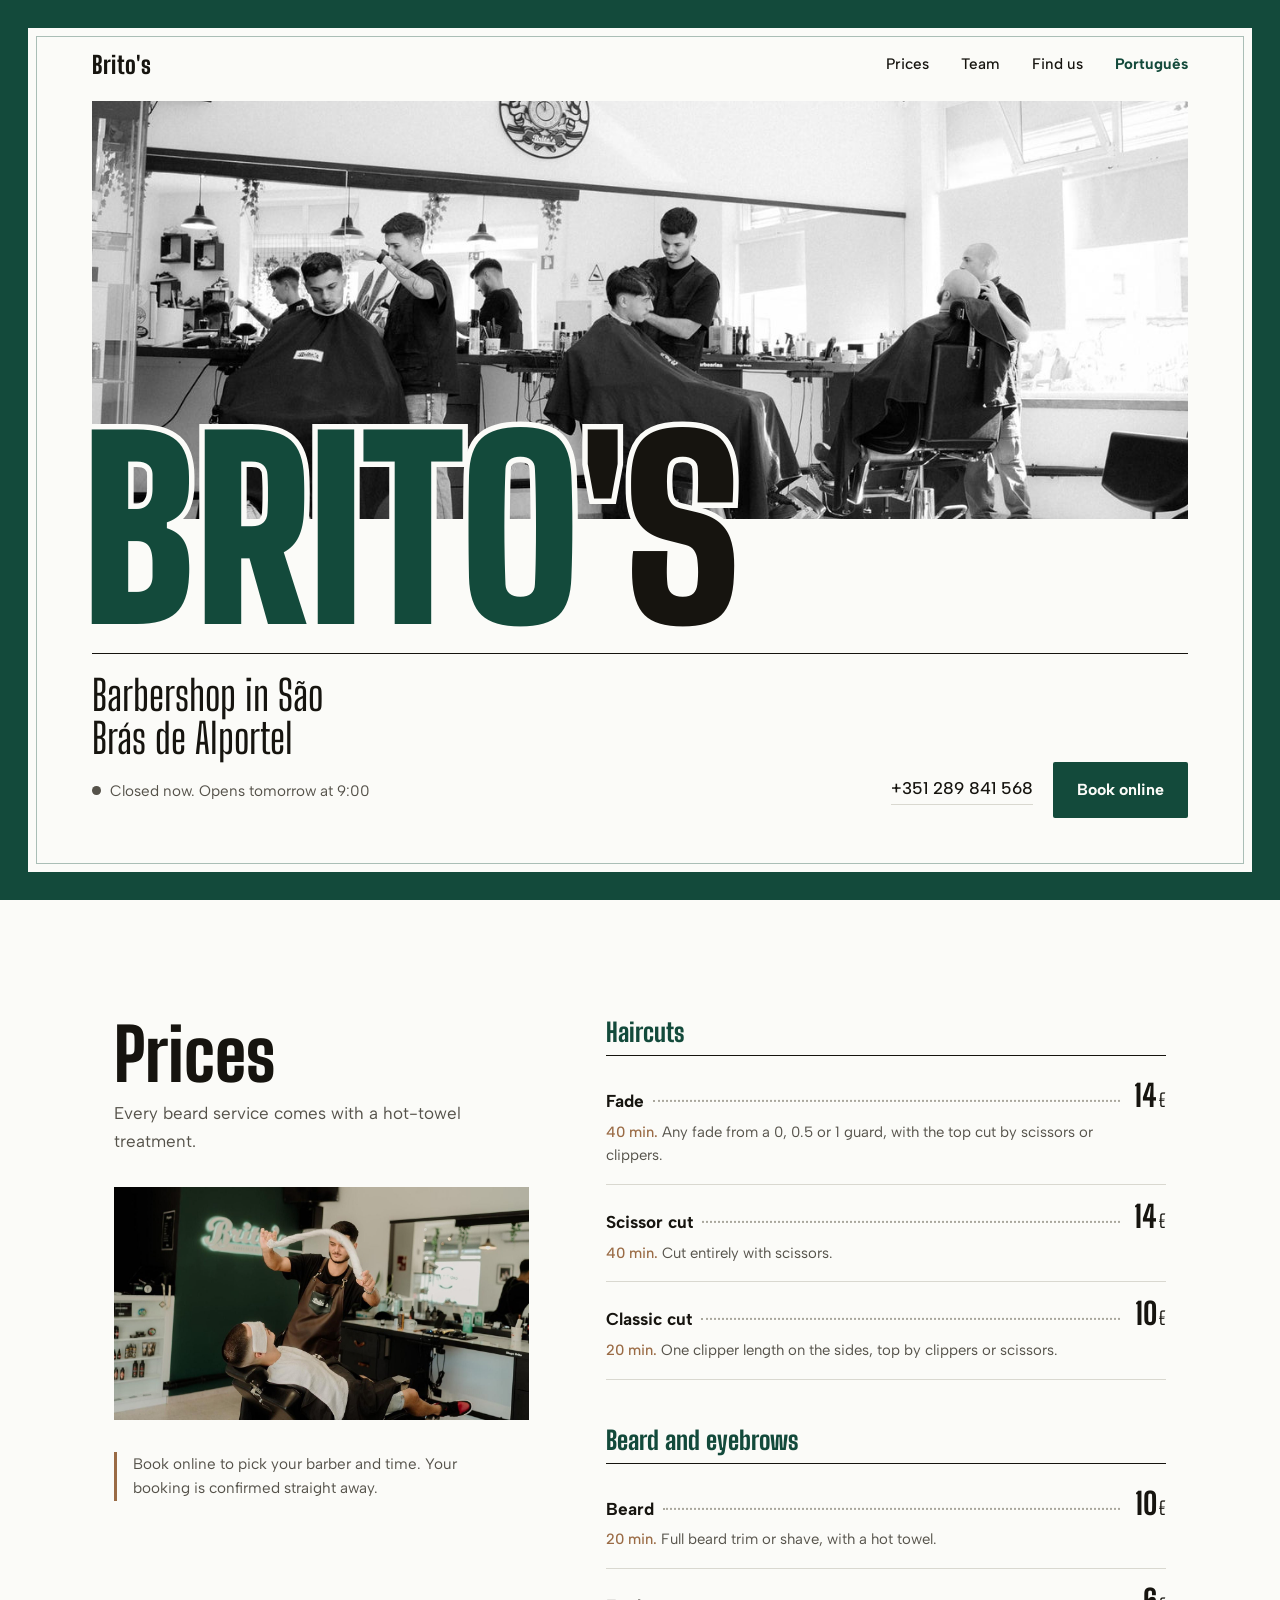
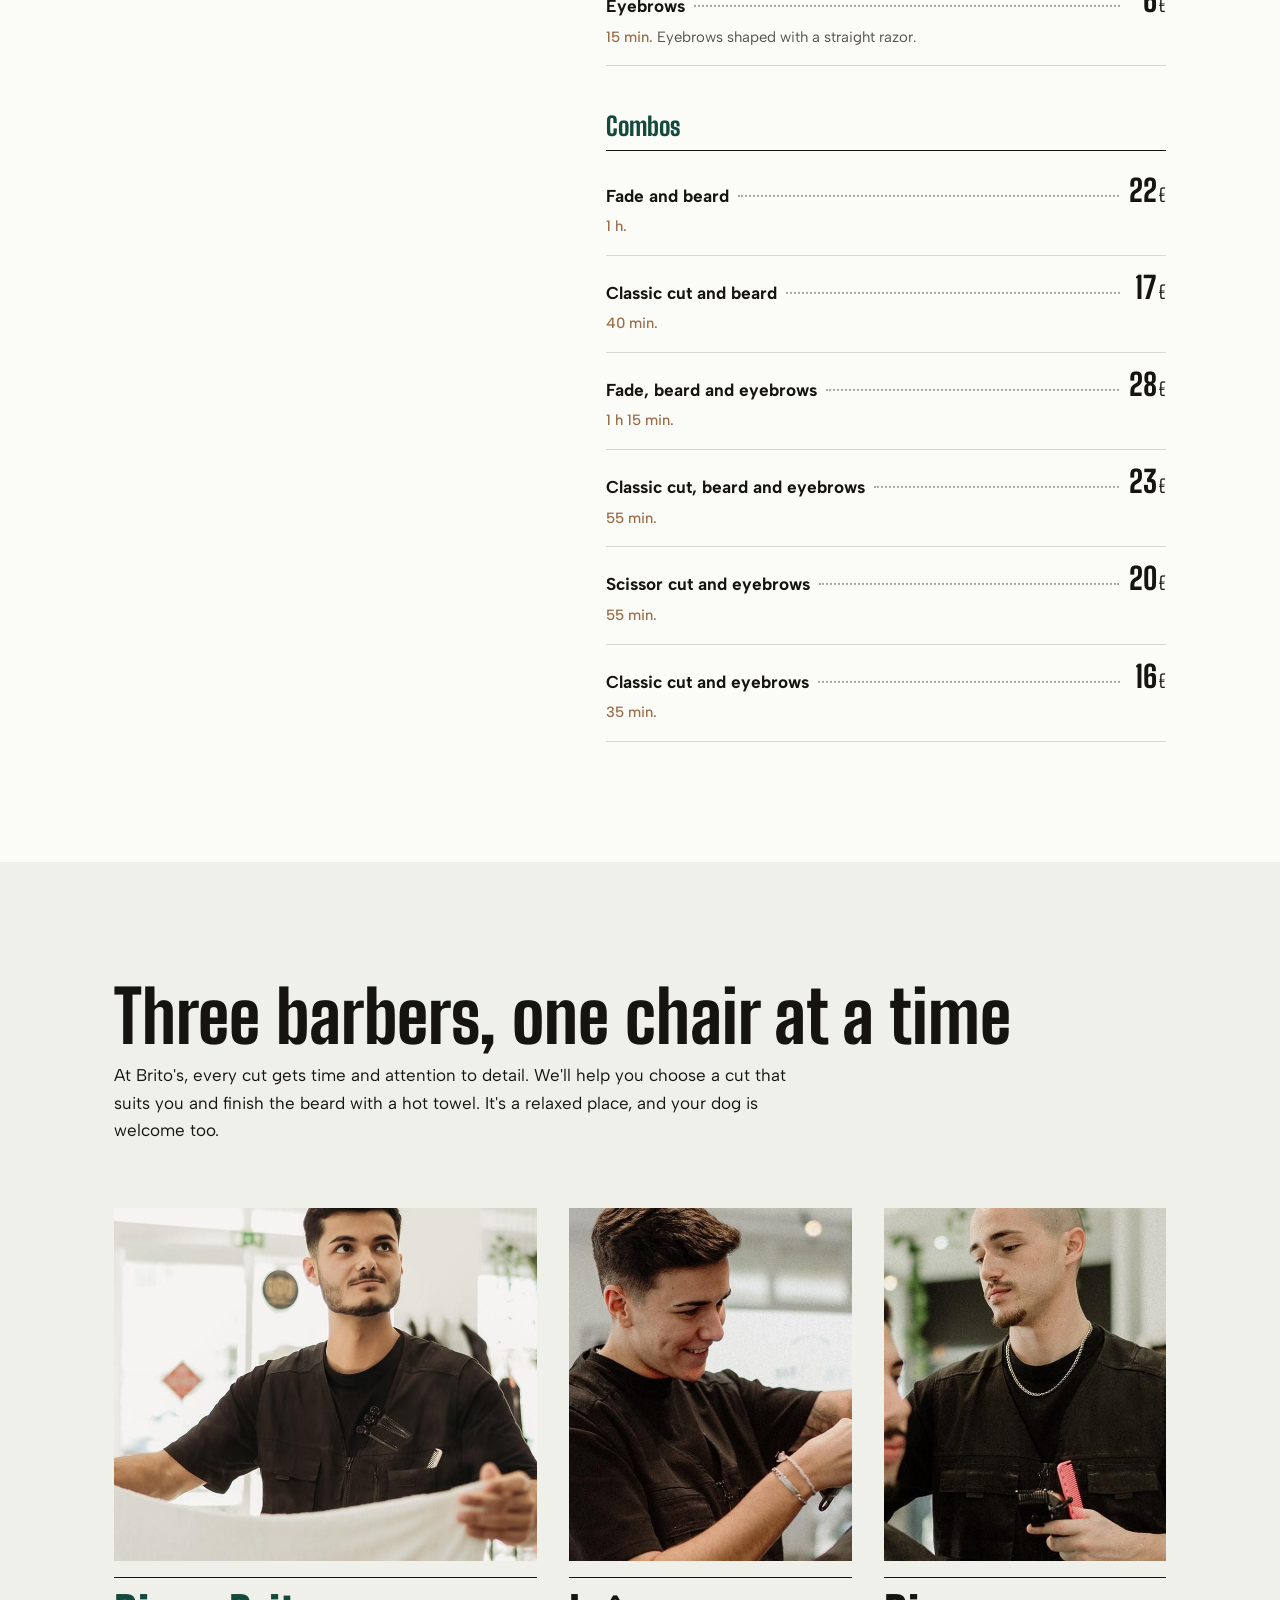
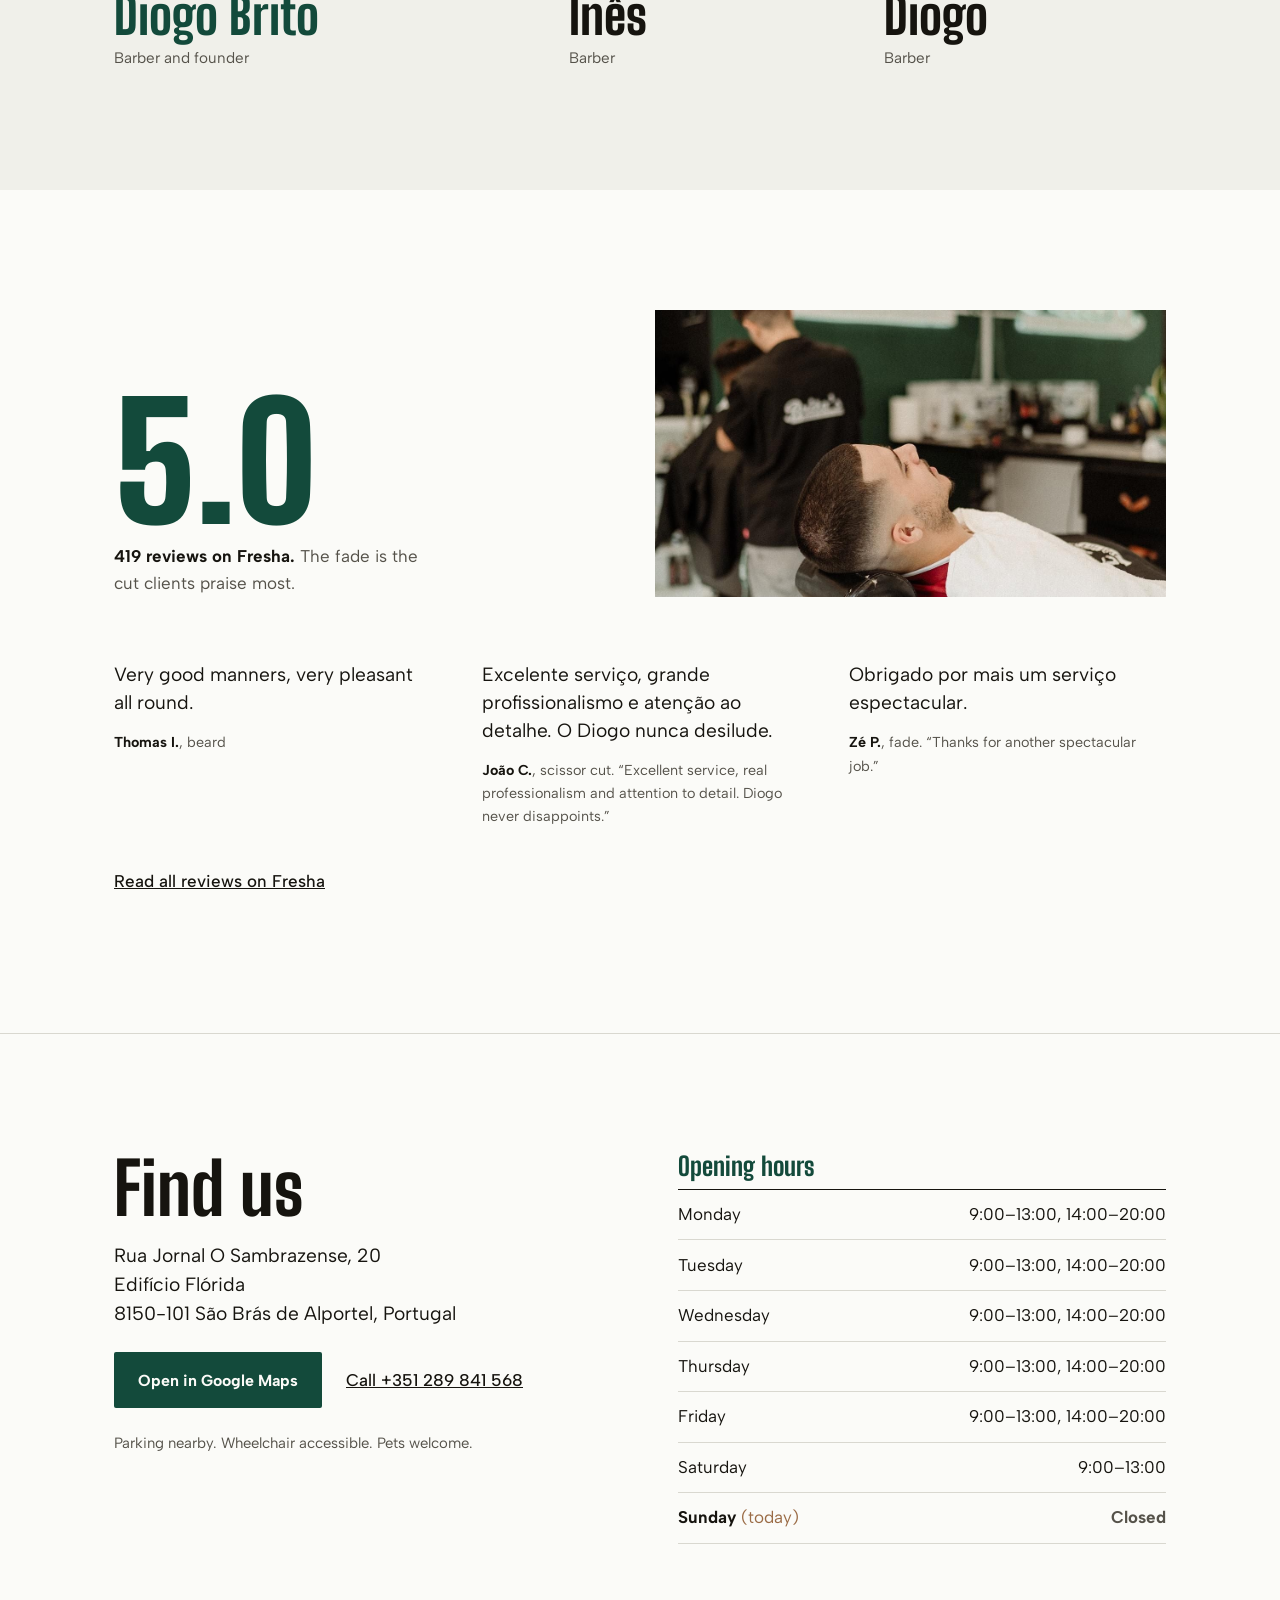
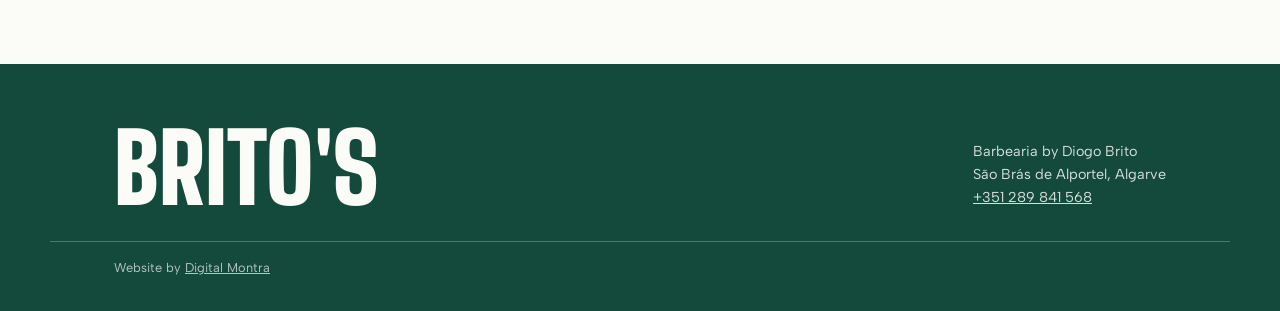
==== public/en/index.html @ 0e6e8a40 "Sitio web de Brito's Barbearia Web estática en portugués e inglés para Brito's Barbearia (São Brás d" ====
<!doctype html>
<html lang="en">
<head>
<meta charset="utf-8">
<meta name="viewport" content="width=device-width, initial-scale=1">
<title>Brito's Barbershop — São Brás de Alportel</title>
<meta name="description" content="Barbershop in São Brás de Alportel, Algarve. Fades, scissor cuts, hot-towel beard trims and eyebrows. Book online.">
<meta name="theme-color" content="#134A3B">
<meta property="og:type" content="website">
<meta property="og:locale" content="en_GB">
<meta property="og:locale:alternate" content="pt_PT">
<meta property="og:site_name" content="Brito's Barbearia">
<meta property="og:title" content="Brito's Barbershop — São Brás de Alportel">
<meta property="og:description" content="Fades, scissor cuts, hot-towel beard trims and eyebrows. Book online.">
<link rel="icon" href="../favicon.svg" type="image/svg+xml">
<link rel="alternate" hreflang="pt-PT" href="../">
<link rel="alternate" hreflang="en" href="./">
<link rel="preconnect" href="https://fonts.googleapis.com">
<link rel="preconnect" href="https://fonts.gstatic.com" crossorigin>
<link href="https://fonts.googleapis.com/css2?family=Albert+Sans:wght@400;500;700&family=Big+Shoulders+Display:wght@500;800;900&display=swap" rel="stylesheet">
<link rel="stylesheet" href="../estilo.css">
</head>
<body>

<header class="fachada">
  <div class="topo">
    <a class="marca" href="#">Brito's</a>
    <nav aria-label="Main">
      <a href="#precos">Prices</a>
      <a href="#equipa" class="opc">Team</a>
      <a href="#visitar">Find us</a>
      <a href="../" class="idioma" hreflang="pt-PT" lang="pt-PT">Português</a>
    </nav>
  </div>

  <div class="vitrine">
    <img src="../img/foto-1.jpg" width="1280" height="720" fetchpriority="high"
         alt="Inside Brito's: three barbers cutting clients' hair in front of the long mirror.">
  </div>

  <div class="letreiro">
    <h1>Brito<span class="aps">'s</span></h1>
    <div class="sub">
      <div>
        <p class="oficio">Barbershop in São Brás de Alportel</p>
        <p class="estado" id="estado" aria-live="polite">Mon to Fri 9:00–20:00, Sat 9:00–13:00</p>
      </div>
      <div class="acoes">
        <a class="tel" href="tel:+351289841568">+351 289 841 568</a>
        <a class="btn" href="https://www.fresha.com/a/britos-barbearia-sao-bras-de-alportel-sao-bras-de-alportel-rua-jornal-o-sambrazense-u63k7c5z" target="_blank" rel="noopener">Book online</a>
      </div>
    </div>
  </div>
</header>

<main>
  <section id="precos">
    <div class="wrap tabela-grid">
      <div class="cabeca">
        <h2 class="titulo">Prices</h2>
        <p class="intro">Every beard service comes with a hot-towel treatment.</p>
        <img class="foto" src="../img/foto-2.jpg" width="1280" height="720" loading="lazy"
             alt="Barber in a leather apron lays a hot towel over a reclining client.">
        <p class="nota">Book online to pick your barber and time. Your booking is confirmed straight away.</p>
      </div>

      <div>
        <div class="grupo">
          <h3>Haircuts</h3>
          <div class="servico">
            <div class="linha"><span class="nome">Fade</span><span class="pontos"></span><span class="preco">14<small>€</small></span></div>
            <p class="det"><span class="min">40 min.</span> Any fade from a 0, 0.5 or 1 guard, with the top cut by scissors or clippers.</p>
          </div>
          <div class="servico">
            <div class="linha"><span class="nome">Scissor cut</span><span class="pontos"></span><span class="preco">14<small>€</small></span></div>
            <p class="det"><span class="min">40 min.</span> Cut entirely with scissors.</p>
          </div>
          <div class="servico">
            <div class="linha"><span class="nome">Classic cut</span><span class="pontos"></span><span class="preco">10<small>€</small></span></div>
            <p class="det"><span class="min">20 min.</span> One clipper length on the sides, top by clippers or scissors.</p>
          </div>
        </div>

        <div class="grupo">
          <h3>Beard and eyebrows</h3>
          <div class="servico">
            <div class="linha"><span class="nome">Beard</span><span class="pontos"></span><span class="preco">10<small>€</small></span></div>
            <p class="det"><span class="min">20 min.</span> Full beard trim or shave, with a hot towel.</p>
          </div>
          <div class="servico">
            <div class="linha"><span class="nome">Eyebrows</span><span class="pontos"></span><span class="preco">6<small>€</small></span></div>
            <p class="det"><span class="min">15 min.</span> Eyebrows shaped with a straight razor.</p>
          </div>
        </div>

        <div class="grupo">
          <h3>Combos</h3>
          <div class="servico">
            <div class="linha"><span class="nome">Fade and beard</span><span class="pontos"></span><span class="preco">22<small>€</small></span></div>
            <p class="det"><span class="min">1 h.</span></p>
          </div>
          <div class="servico">
            <div class="linha"><span class="nome">Classic cut and beard</span><span class="pontos"></span><span class="preco">17<small>€</small></span></div>
            <p class="det"><span class="min">40 min.</span></p>
          </div>
          <div class="servico">
            <div class="linha"><span class="nome">Fade, beard and eyebrows</span><span class="pontos"></span><span class="preco">28<small>€</small></span></div>
            <p class="det"><span class="min">1 h 15 min.</span></p>
          </div>
          <div class="servico">
            <div class="linha"><span class="nome">Classic cut, beard and eyebrows</span><span class="pontos"></span><span class="preco">23<small>€</small></span></div>
            <p class="det"><span class="min">55 min.</span></p>
          </div>
          <div class="servico">
            <div class="linha"><span class="nome">Scissor cut and eyebrows</span><span class="pontos"></span><span class="preco">20<small>€</small></span></div>
            <p class="det"><span class="min">55 min.</span></p>
          </div>
          <div class="servico">
            <div class="linha"><span class="nome">Classic cut and eyebrows</span><span class="pontos"></span><span class="preco">16<small>€</small></span></div>
            <p class="det"><span class="min">35 min.</span></p>
          </div>
        </div>
      </div>
    </div>
  </section>

  <section id="equipa" class="equipa">
    <div class="wrap sobre">
      <h2 class="titulo">Three barbers, one chair at a time</h2>
      <p>At Brito's, every cut gets time and attention to detail. We'll help you choose a cut that suits you and finish the beard with a hot towel. It's a relaxed place, and your dog is welcome too.</p>
    </div>
    <ul class="wrap barbeiros">
      <li class="fundador">
        <img src="../img/foto-6.jpg" width="1200" height="675" loading="lazy"
             alt="Diogo Brito, in a black uniform, holds out a white towel in the shop.">
        <span class="n">Diogo Brito</span><span class="f">Barber and founder</span>
      </li>
      <li>
        <img src="../img/foto-7.jpg" width="1200" height="675" loading="lazy"
             alt="Inês, smiling, gives a client a clipper fade.">
        <span class="n">Inês</span><span class="f">Barber</span>
      </li>
      <li>
        <img src="../img/foto-8.jpg" width="1200" height="675" loading="lazy"
             alt="Diogo stands behind a client, holding clippers and a comb.">
        <span class="n">Diogo</span><span class="f">Barber</span>
      </li>
    </ul>
  </section>

  <section id="opinioes">
    <div class="wrap">
      <h2 class="sr-only">Reviews</h2>
      <div class="opinioes-topo">
        <div class="nota-grande">
          <span class="valor">5.0</span>
          <p><strong>419 reviews on Fresha.</strong> The fade is the cut clients praise most.</p>
        </div>
        <img class="foto" src="../img/foto-9.jpg" width="1200" height="675" loading="lazy"
             alt="Client reclining in the chair with a fresh fade, in front of the shop's green wall.">
      </div>
      <ul class="citacoes">
        <li><blockquote>
          <p>Very good manners, very pleasant all round.</p>
          <footer><b>Thomas I.</b>, beard</footer>
        </blockquote></li>
        <li><blockquote lang="pt-PT">
          <p>Excelente serviço, grande profissionalismo e atenção ao detalhe. O Diogo nunca desilude.</p>
          <footer lang="en"><b>João C.</b>, scissor cut. “Excellent service, real professionalism and attention to detail. Diogo never disappoints.”</footer>
        </blockquote></li>
        <li><blockquote lang="pt-PT">
          <p>Obrigado por mais um serviço espectacular.</p>
          <footer lang="en"><b>Zé P.</b>, fade. “Thanks for another spectacular job.”</footer>
        </blockquote></li>
      </ul>
      <p class="mais"><a href="https://www.fresha.com/a/britos-barbearia-sao-bras-de-alportel-sao-bras-de-alportel-rua-jornal-o-sambrazense-u63k7c5z" target="_blank" rel="noopener">Read all reviews on Fresha</a></p>
    </div>
  </section>

  <section id="visitar" class="visitar">
    <div class="wrap visitar-grid">
      <div>
        <h2 class="titulo">Find us</h2>
        <address>
          Rua Jornal O Sambrazense, 20<br>
          Edifício Flórida<br>
          8150-101 São Brás de Alportel, Portugal
        </address>
        <div class="links-visita">
          <a class="btn" href="https://maps.app.goo.gl/cMUVT2u6RegQSmqG8" target="_blank" rel="noopener">Open in Google Maps</a>
          <a href="tel:+351289841568">Call +351 289 841 568</a>
        </div>
        <p class="extras">Parking nearby. Wheelchair accessible. Pets welcome.</p>
      </div>

      <table class="horario" id="horario">
        <caption>Opening hours</caption>
        <tbody>
          <tr data-d="1"><th scope="row">Monday</th><td>9:00–13:00, 14:00–20:00</td></tr>
          <tr data-d="2"><th scope="row">Tuesday</th><td>9:00–13:00, 14:00–20:00</td></tr>
          <tr data-d="3"><th scope="row">Wednesday</th><td>9:00–13:00, 14:00–20:00</td></tr>
          <tr data-d="4"><th scope="row">Thursday</th><td>9:00–13:00, 14:00–20:00</td></tr>
          <tr data-d="5"><th scope="row">Friday</th><td>9:00–13:00, 14:00–20:00</td></tr>
          <tr data-d="6"><th scope="row">Saturday</th><td>9:00–13:00</td></tr>
          <tr data-d="0"><th scope="row">Sunday</th><td class="fechado">Closed</td></tr>
        </tbody>
      </table>
    </div>
  </section>
</main>

<footer class="rodape">
  <div class="wrap">
    <span class="marca">Brito's</span>
    <p>Barbearia by Diogo Brito<br>São Brás de Alportel, Algarve<br><a href="tel:+351289841568">+351 289 841 568</a></p>
  </div>
  <div class="wrap credito">
    <p>Website by <a href="https://digitalmontra.pt/" target="_blank" rel="noopener">Digital Montra</a></p>
  </div>
</footer>

<script>
  // Live open/closed status, always in Lisbon time
  (function () {
    const hours = {
      1: [[9, 13], [14, 20]], 2: [[9, 13], [14, 20]], 3: [[9, 13], [14, 20]],
      4: [[9, 13], [14, 20]], 5: [[9, 13], [14, 20]], 6: [[9, 13]], 0: []
    };
    const days = ["Sunday", "Monday", "Tuesday", "Wednesday", "Thursday", "Friday", "Saturday"];
    const hh = h => `${h}:00`;

    function nowLisbon() {
      const p = new Intl.DateTimeFormat("en-GB", {
        timeZone: "Europe/Lisbon", weekday: "short", hour: "2-digit", minute: "2-digit", hourCycle: "h23"
      }).formatToParts(new Date());
      const get = t => p.find(x => x.type === t).value;
      const d = ["Sun", "Mon", "Tue", "Wed", "Thu", "Fri", "Sat"].indexOf(get("weekday"));
      return { d, h: +get("hour") + +get("minute") / 60 };
    }

    function nextOpening(d, h) {
      for (let i = 0; i < 8; i++) {
        const day = (d + i) % 7;
        for (const [a] of hours[day]) {
          if (i > 0 || a > h) {
            const when = i === 0 ? "today" : i === 1 ? "tomorrow" : `on ${days[day]}`;
            return `Opens ${when} at ${hh(a)}`;
          }
        }
      }
    }

    function update() {
      const { d, h } = nowLisbon();
      const el = document.getElementById("estado");
      const open = hours[d].find(([a, f]) => h >= a && h < f);
      el.classList.toggle("aberto", !!open);
      el.textContent = open
        ? `Open now, until ${hh(open[1])}`
        : `Closed now. ${nextOpening(d, h)}`;
      document.querySelectorAll("#horario tr").forEach(tr =>
        tr.classList.toggle("hoje", +tr.dataset.d === d));
    }

    update();
    setInterval(update, 60000);
  })();
</script>
</body>
</html>
---- public/estilo.css ----
:root {
  --cal: #FBFBF8;
  --cal-sombra: #F0F0EA;
  --barra: #134A3B;
  --barra-escura: #0C3529;
  --tinta: #16140F;
  --tinta-suave: #55524A;
  --cortica: #9A6B45;
  --linha: #D9D8D0;
  --ok: #2F7A3E;

  --sign: "Big Shoulders Display", "Arial Narrow", sans-serif;
  --text: "Albert Sans", system-ui, sans-serif;

  --barra-w: clamp(14px, 2.4vw, 28px);
  --gutter: clamp(16px, 5vw, 64px);
  --max: 1180px;
}

*, *::before, *::after { box-sizing: border-box; }
html { scroll-behavior: smooth; }
body {
  margin: 0;
  background: var(--cal);
  color: var(--tinta);
  font: 400 1.0625rem/1.6 var(--text);
  -webkit-font-smoothing: antialiased;
}
a { color: inherit; }
:focus-visible { outline: 3px solid var(--cortica); outline-offset: 3px; border-radius: 2px; }
.wrap { max-width: var(--max); margin: 0 auto; padding: 0 var(--gutter); }
.sr-only { position: absolute; width: 1px; height: 1px; overflow: hidden; clip: rect(0 0 0 0); white-space: nowrap; }

/* ---------- Fachada (hero) ---------- */
.fachada {
  position: relative;
  min-height: 100svh;
  display: flex;
  flex-direction: column;
  border: var(--barra-w) solid var(--barra);
  background: var(--cal);
}
/* fine inner line, like the pencil edge of a painted band */
.fachada::after {
  content: "";
  position: absolute;
  inset: 8px;
  border: 1.5px solid var(--barra);
  pointer-events: none;
  opacity: .35;
}
.topo {
  display: flex;
  align-items: center;
  justify-content: space-between;
  gap: 1rem;
  padding: 1.25rem var(--gutter);
  position: relative;
  z-index: 1;
}
.topo .marca {
  font: 800 1.5rem/1 var(--sign);
  letter-spacing: .01em;
  text-decoration: none;
}
.topo nav { display: flex; gap: clamp(.9rem, 3vw, 2rem); }
.topo nav a {
  text-decoration: none;
  font-weight: 500;
  font-size: .95rem;
  padding: .25rem 0;
  border-bottom: 1.5px solid transparent;
}
.topo nav a:hover { border-color: var(--tinta); }
.topo nav a.idioma { color: var(--barra); font-weight: 700; }

/* the shop window: the real interior seen through the painted frame */
.vitrine {
  position: relative;
  flex: 1;
  min-height: 34svh;
  margin: 0 var(--gutter);
  overflow: hidden;
  background: var(--cal-sombra);
}
.vitrine img {
  position: absolute;
  inset: 0;
  width: 100%;
  height: 100%;
  object-fit: cover;
  object-position: center 62%;
}
.letreiro {
  display: flex;
  flex-direction: column;
  padding: 0 var(--gutter) clamp(2rem, 6vh, 4rem);
  position: relative;
  z-index: 1;
}
.letreiro h1 {
  margin: -.34em 0 0;
  font: 900 clamp(5rem, 19vw, 16rem)/.78 var(--sign);
  -webkit-text-stroke: .045em var(--cal);
  paint-order: stroke fill;
  letter-spacing: -.01em;
  text-transform: uppercase;
  color: var(--barra);
  margin-left: -.04em;
}
.letreiro h1 .aps { color: var(--tinta); }
.letreiro .sub {
  display: grid;
  grid-template-columns: 1fr auto;
  align-items: end;
  gap: 1.5rem 3rem;
  margin-top: clamp(1.25rem, 3vh, 2rem);
  padding-top: 1.25rem;
  border-top: 1.5px solid var(--tinta);
}
.letreiro .oficio {
  margin: 0;
  font: 500 clamp(1.5rem, 3.4vw, 2.6rem)/1.05 var(--sign);
  max-width: 18ch;
}
.acoes { display: flex; flex-wrap: wrap; gap: .75rem 1.25rem; align-items: center; justify-content: flex-end; }

.btn {
  display: inline-flex;
  align-items: center;
  gap: .6rem;
  padding: .95rem 1.5rem;
  background: var(--barra);
  color: var(--cal);
  text-decoration: none;
  font-weight: 700;
  font-size: 1rem;
  border-radius: 2px;
  transition: background .15s;
}
.btn:hover { background: var(--barra-escura); }
.tel { font-weight: 500; text-decoration: none; border-bottom: 1.5px solid var(--linha); padding-bottom: 2px; }
.tel:hover { border-color: var(--tinta); }

.estado {
  display: inline-flex;
  align-items: center;
  gap: .55rem;
  margin-top: 1.1rem;
  font-size: .95rem;
  color: var(--tinta-suave);
}
.estado::before {
  content: "";
  width: .55rem; height: .55rem; border-radius: 50%;
  background: var(--tinta-suave);
}
.estado.aberto { color: var(--ok); }
.estado.aberto::before { background: var(--ok); }

/* ---------- Secções ---------- */
section { padding: clamp(4rem, 10vw, 7.5rem) 0; }
.titulo {
  font: 800 clamp(2.6rem, 6vw, 4.5rem)/.95 var(--sign);
  margin: 0 0 .75rem;
}
.intro { margin: 0; max-width: 52ch; color: var(--tinta-suave); }

/* ---------- Tabela de preços ---------- */
.tabela-grid {
  display: grid;
  grid-template-columns: minmax(0, 1fr) minmax(0, 1.35fr);
  gap: clamp(2rem, 6vw, 6rem);
  align-items: start;
}
.tabela-grid .cabeca { position: sticky; top: 2rem; }
.nota {
  margin-top: 2rem;
  padding-left: 1rem;
  border-left: 3px solid var(--cortica);
  font-size: .95rem;
  color: var(--tinta-suave);
  max-width: 40ch;
}
.grupo + .grupo { margin-top: 3rem; }
.grupo h3 {
  font: 800 1.6rem/1 var(--sign);
  color: var(--barra);
  margin: 0 0 .5rem;
  padding-bottom: .6rem;
  border-bottom: 1.5px solid var(--tinta);
}
.servico { padding: 1rem 0; border-bottom: 1px solid var(--linha); }
.servico .linha {
  display: flex;
  align-items: baseline;
  gap: .6rem;
}
.servico .nome { font-weight: 700; font-size: 1.08rem; }
.servico .pontos {
  flex: 1;
  min-width: 1.5rem;
  border-bottom: 2px dotted #A9A79D;
  transform: translateY(-.3em);
}
.servico .preco {
  font: 800 1.9rem/1 var(--sign);
  font-variant-numeric: tabular-nums;
  min-width: 2.6ch;
  text-align: right;
}
.servico .preco small { font-size: .6em; font-weight: 500; margin-left: .08em; }
.servico .det {
  margin: .3rem 0 0;
  font-size: .93rem;
  color: var(--tinta-suave);
  max-width: 56ch;
}
.servico .det .min { color: var(--cortica); font-weight: 500; }

/* ---------- Equipa ---------- */
.equipa { background: var(--cal-sombra); }
.sobre p { max-width: 62ch; margin: 0; }
.barbeiros {
  list-style: none;
  display: grid;
  grid-template-columns: minmax(0, 1.5fr) minmax(0, 1fr) minmax(0, 1fr);
  gap: clamp(1rem, 2.5vw, 2rem);
  margin-top: clamp(2.5rem, 6vw, 4rem);
}
.barbeiros li { display: flex; flex-direction: column; }
.barbeiros img {
  display: block;
  width: 100%;
  height: auto;
  aspect-ratio: 4 / 5;
  object-fit: cover;
  background: var(--cal);
  margin-bottom: 1rem;
}
.barbeiros .fundador img { aspect-ratio: 6 / 5; object-position: 58% 30%; }
.barbeiros li:nth-child(2) img { object-position: 36% center; }
.barbeiros li:nth-child(3) img { object-position: 50% center; }
.barbeiros .n {
  font: 800 clamp(2rem, 4vw, 3.2rem)/1 var(--sign);
  padding-top: .75rem;
  border-top: 1.5px solid var(--tinta);
}
.barbeiros .fundador .n { color: var(--barra); }
.barbeiros .f { color: var(--tinta-suave); font-size: .95rem; margin-top: .3rem; }

/* ---------- Fotografias ---------- */
.foto {
  display: block;
  width: 100%;
  height: auto;
  aspect-ratio: 16 / 9;
  object-fit: cover;
  background: var(--cal-sombra);
}
.cabeca .foto { margin-top: 2rem; }

/* ---------- Opiniões ---------- */
.opinioes-topo {
  display: grid;
  grid-template-columns: minmax(0, 1fr) minmax(0, 1.1fr);
  gap: 2rem clamp(2rem, 6vw, 6rem);
  align-items: end;
  margin-bottom: clamp(2.5rem, 5vw, 4rem);
}
.nota-grande {
  display: flex;
  align-items: baseline;
  gap: 1rem 1.5rem;
  flex-wrap: wrap;
}
.nota-grande .valor {
  font: 900 clamp(5rem, 14vw, 10rem)/.8 var(--sign);
  color: var(--barra);
}
.nota-grande p { margin: 0; max-width: 30ch; color: var(--tinta-suave); }
.nota-grande strong { color: var(--tinta); }
.citacoes {
  display: grid;
  grid-template-columns: repeat(3, minmax(0, 1fr));
  gap: 2rem clamp(1.5rem, 4vw, 3.5rem);
  margin: 0; padding: 0; list-style: none;
}
.citacoes blockquote { margin: 0; }
.citacoes p {
  margin: 0 0 .9rem;
  font-size: 1.2rem;
  line-height: 1.45;
}
.citacoes footer { font-size: .9rem; color: var(--tinta-suave); }
.citacoes footer b { color: var(--tinta); font-weight: 700; }
.mais { margin-top: 2.5rem; }
.mais a { font-weight: 500; }

/* ---------- Visitar ---------- */
.visitar { border-top: 1.5px solid var(--linha); }
.visitar-grid {
  display: grid;
  grid-template-columns: minmax(0, 1fr) minmax(0, 1fr);
  gap: clamp(2rem, 6vw, 6rem);
}
address { font-style: normal; font-size: 1.2rem; line-height: 1.5; margin: 1.25rem 0 1.5rem; }
.links-visita { display: flex; flex-wrap: wrap; gap: .75rem 1.5rem; align-items: center; }
.links-visita a:not(.btn) { font-weight: 500; }
.horario { width: 100%; border-collapse: collapse; font-variant-numeric: tabular-nums; }
.horario caption { text-align: left; font: 800 1.6rem/1 var(--sign); color: var(--barra); padding-bottom: .6rem; border-bottom: 1.5px solid var(--tinta); }
.horario th, .horario td { padding: .7rem 0; border-bottom: 1px solid var(--linha); text-align: left; font-weight: 400; }
.horario td { text-align: right; }
.horario tr.hoje th, .horario tr.hoje td { font-weight: 700; }
.horario tr.hoje th::after { content: " (hoje)"; font-weight: 400; color: var(--cortica); }
:lang(en) .horario tr.hoje th::after { content: " (today)"; }
.fechado { color: var(--tinta-suave); }
.extras { margin: 1.5rem 0 0; font-size: .93rem; color: var(--tinta-suave); }

/* ---------- Rodapé: a barra de baixo ---------- */
.rodape {
  background: var(--barra);
  color: var(--cal);
  padding: clamp(2.5rem, 6vw, 4rem) 0 2rem;
}
.rodape .wrap { display: flex; flex-wrap: wrap; justify-content: space-between; align-items: flex-end; gap: 1.5rem; }
.rodape .marca { font: 900 clamp(3rem, 9vw, 6rem)/.85 var(--sign); text-transform: uppercase; }
.rodape p { margin: 0; font-size: .9rem; opacity: .85; }
.rodape a { color: var(--cal); }
.rodape .credito {
  margin-top: 2rem;
  padding-top: 1rem;
  border-top: 1px solid rgba(251, 251, 248, .25);
}
.rodape .credito p { font-size: .8rem; opacity: .7; }

/* ---------- Entrada: a barra é pintada ---------- */
@media (prefers-reduced-motion: no-preference) {
  .fachada { animation: pintar .9s cubic-bezier(.6,0,.2,1) both; }
  .letreiro h1 { animation: surgir .8s .35s cubic-bezier(.2,.7,.2,1) both; }
  @keyframes pintar { from { border-color: var(--cal); } to { border-color: var(--barra); } }
  @keyframes surgir { from { opacity: 0; transform: translateY(.08em); } to { opacity: 1; transform: none; } }
}

/* ---------- Responsivo ---------- */
@media (max-width: 860px) {
  .tabela-grid, .visitar-grid { grid-template-columns: 1fr; }
  .tabela-grid .cabeca { position: static; }
  .citacoes, .opinioes-topo { grid-template-columns: 1fr; }
  .barbeiros { grid-template-columns: 1fr 1fr; }
  .barbeiros .fundador { grid-column: 1 / -1; }
  .barbeiros .fundador img { aspect-ratio: 4 / 3; }
  .letreiro .sub { grid-template-columns: 1fr; }
  .acoes { justify-content: flex-start; }
}
@media (max-width: 520px) {
  .topo nav a.opc { display: none; }
  .fachada::after { inset: 5px; }
  .btn { width: 100%; justify-content: center; }
}
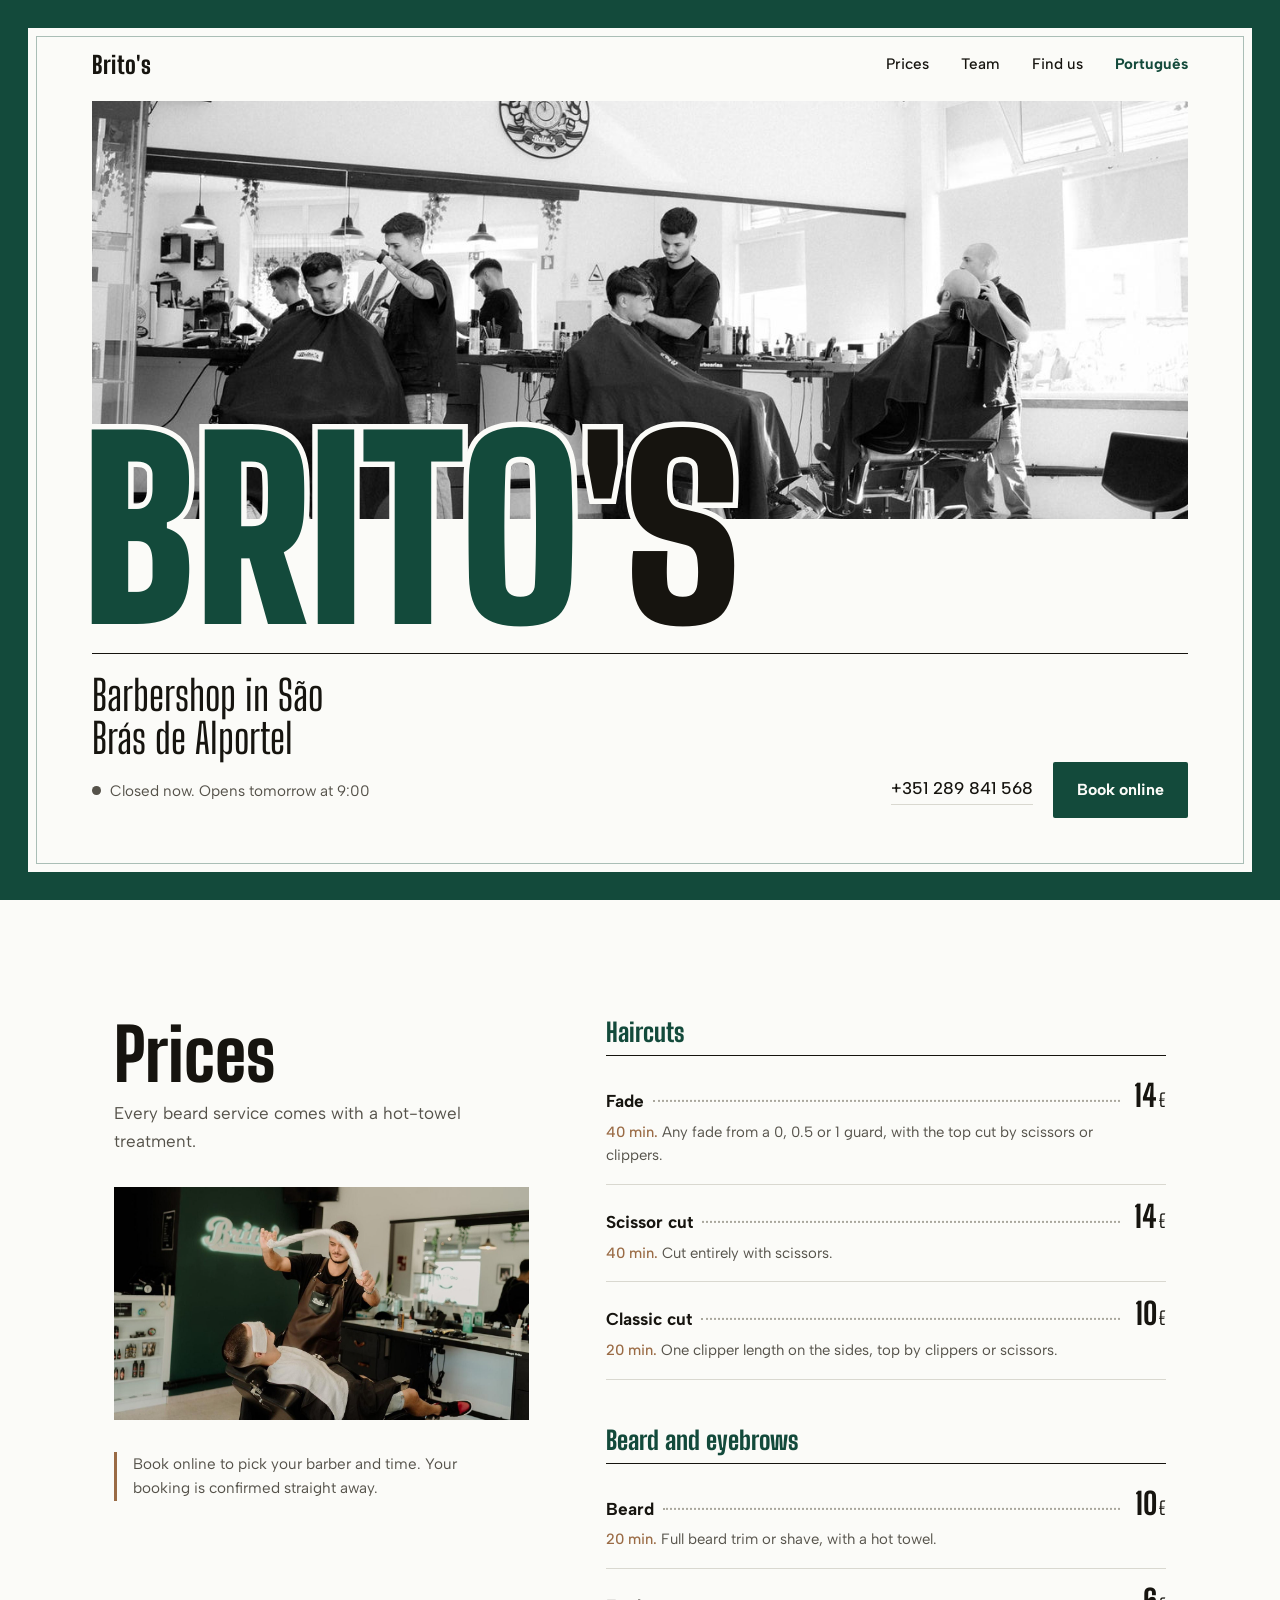
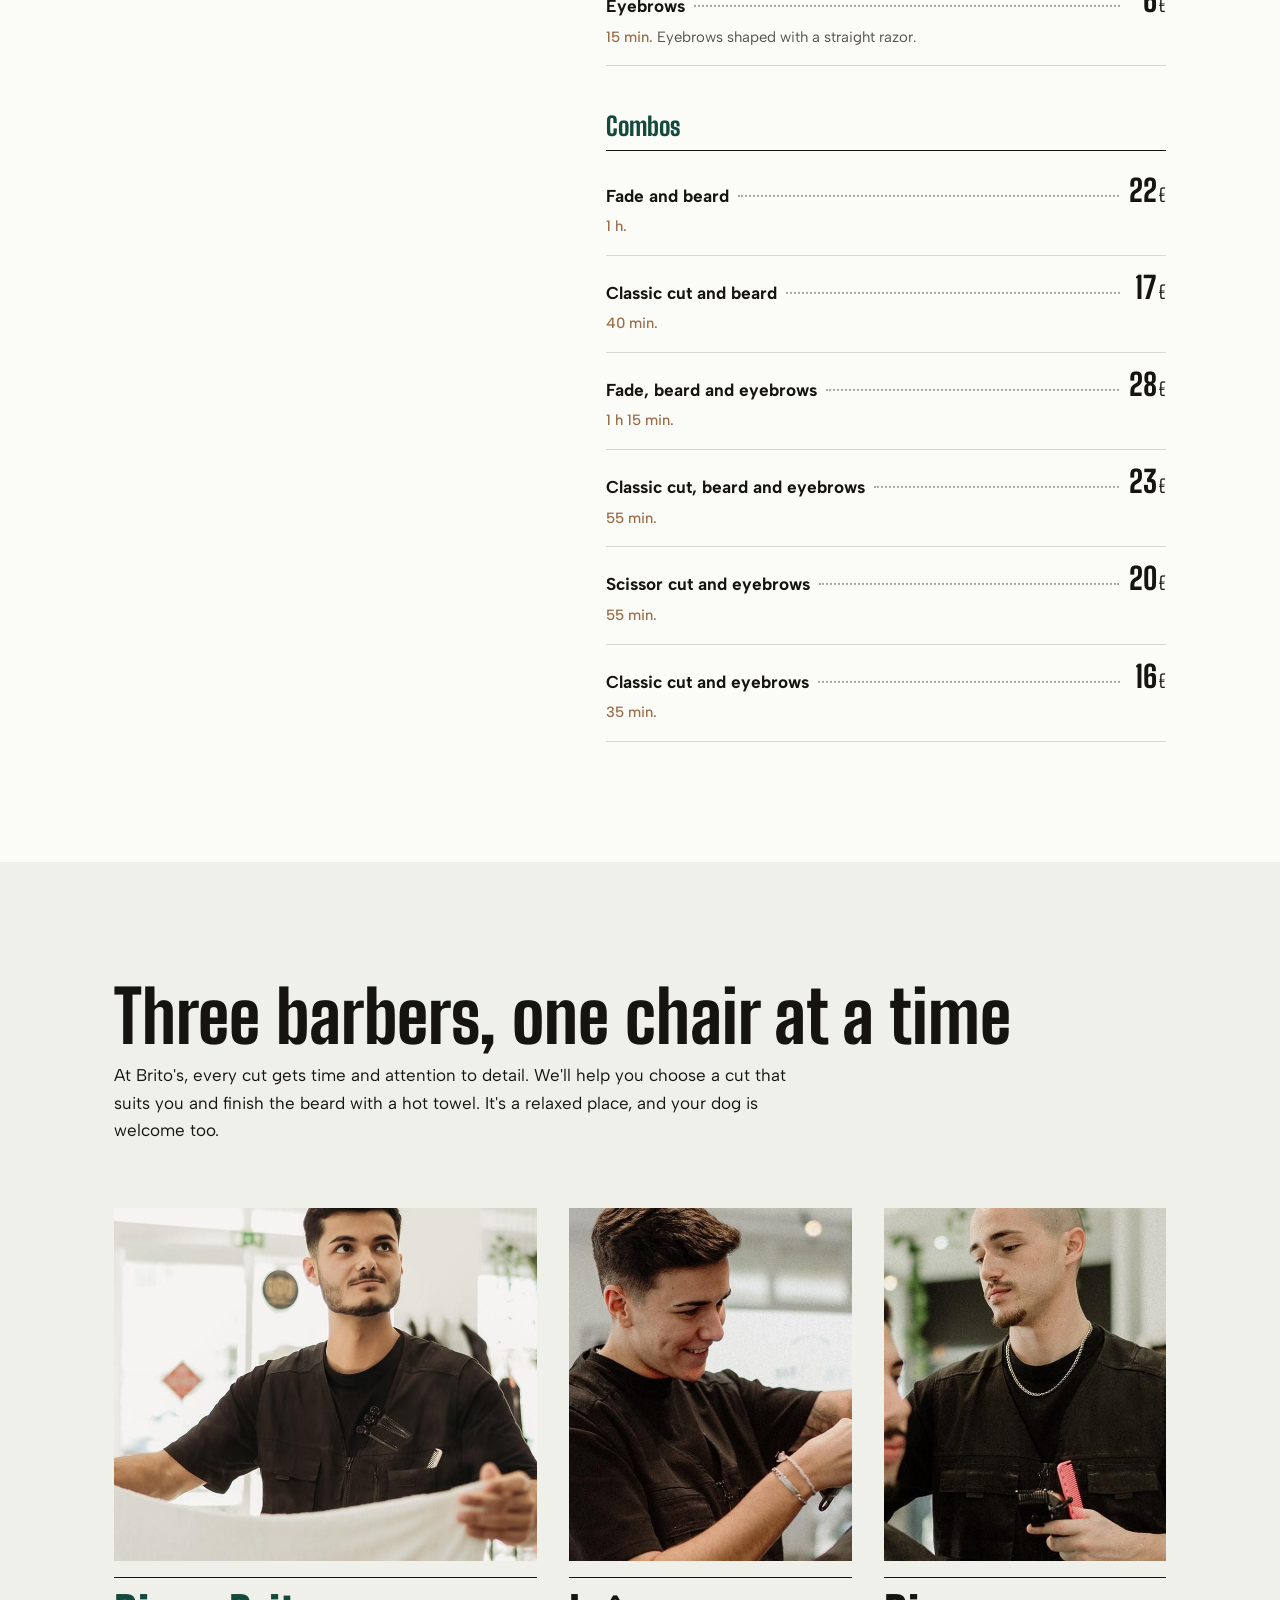
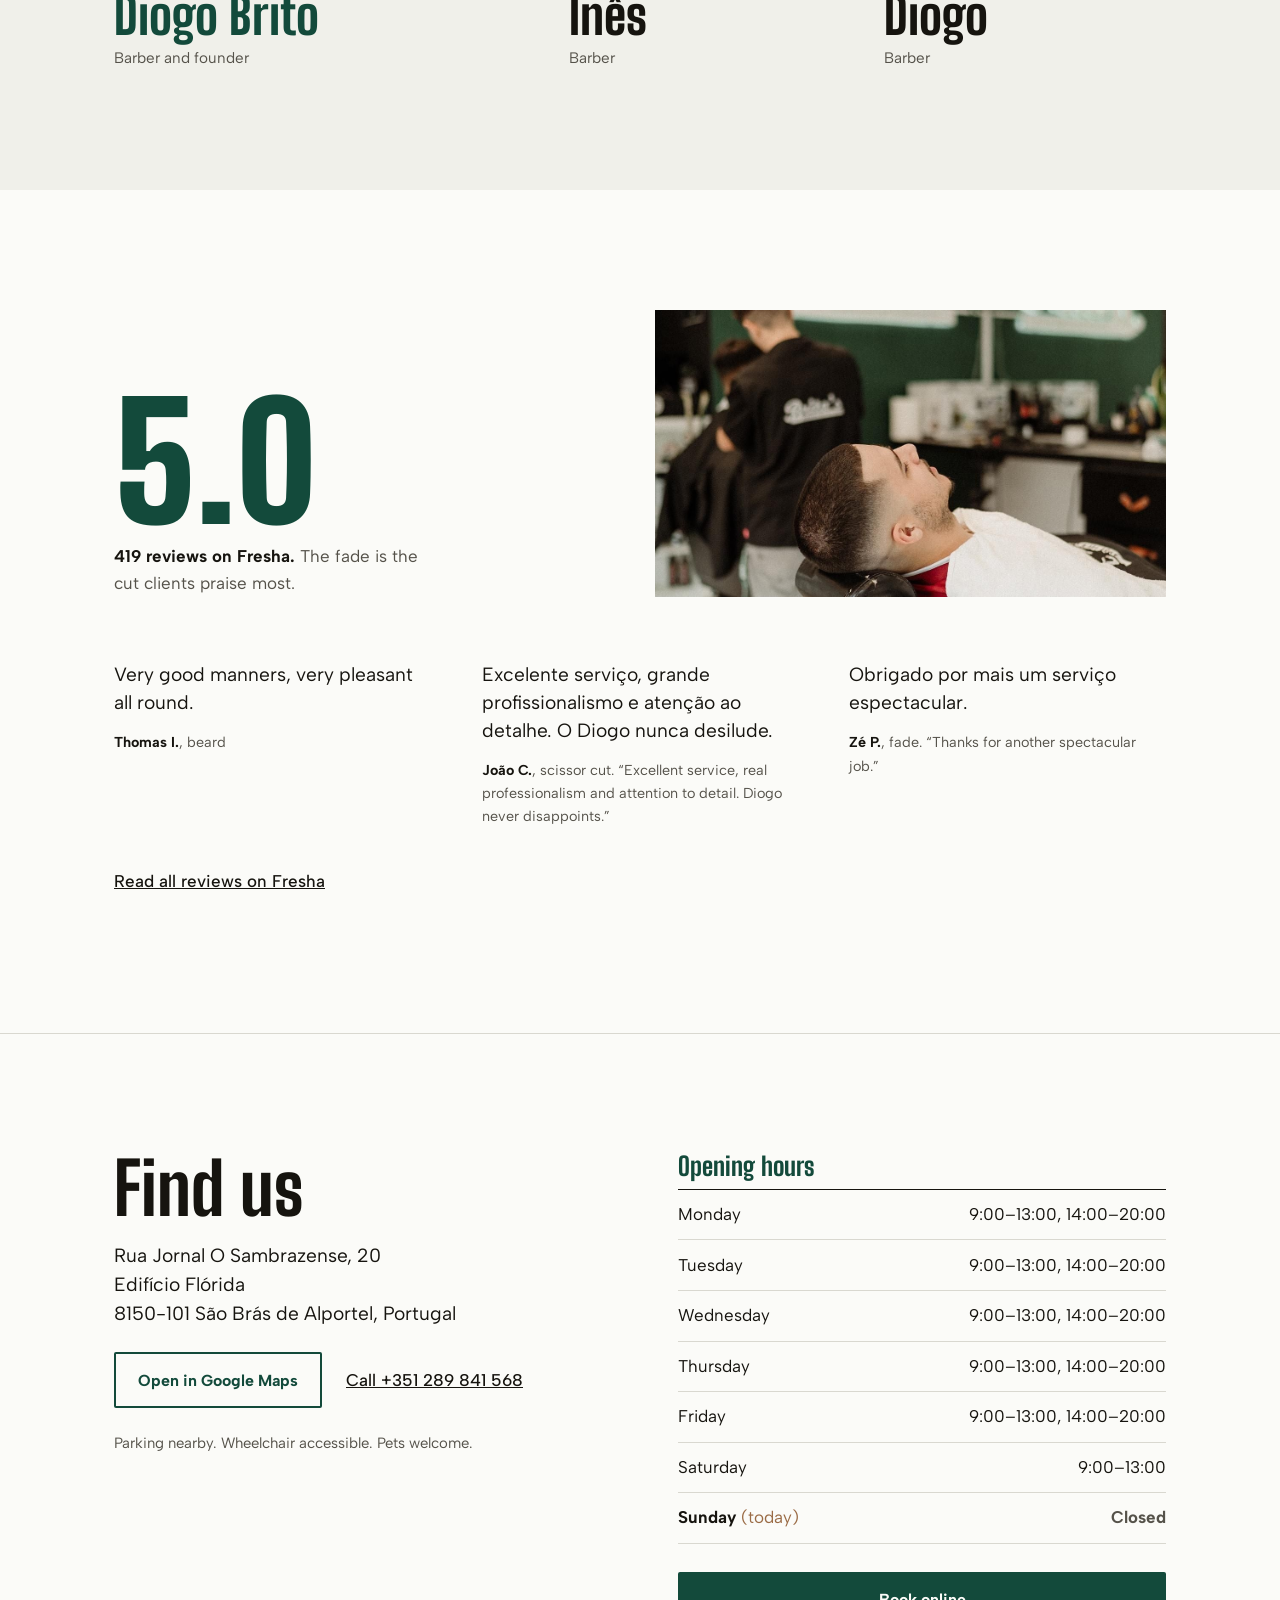
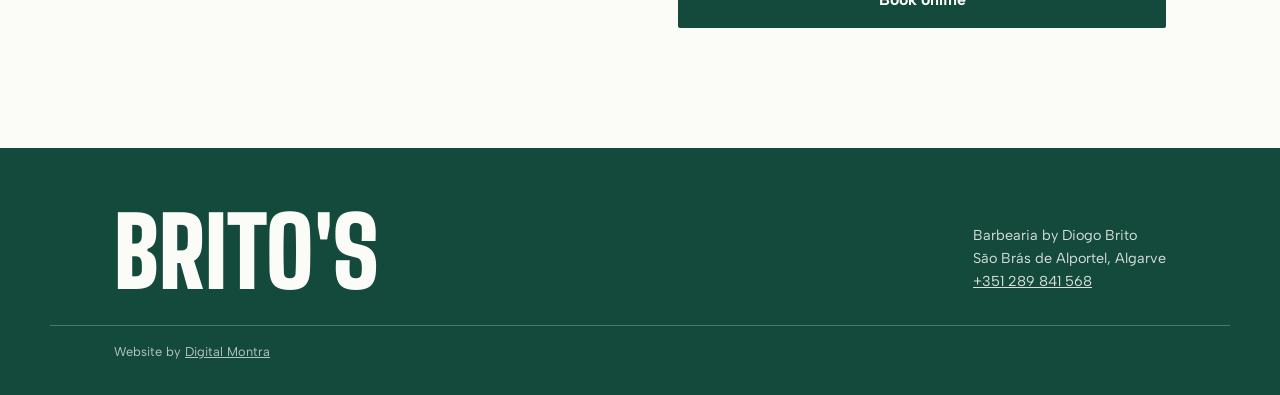
==== commit 7cdea6ec: "boton marcar online debajo del horario de atencion Co-Authored-By: Claude Opus 5.5 <noreply@anthropi" ====
--- a/public/en/index.html
+++ b/public/en/index.html
@@ -187,24 +187,27 @@
           8150-101 São Brás de Alportel, Portugal
         </address>
         <div class="links-visita">
-          <a class="btn" href="https://maps.app.goo.gl/cMUVT2u6RegQSmqG8" target="_blank" rel="noopener">Open in Google Maps</a>
+          <a class="btn btn-sec" href="https://maps.app.goo.gl/cMUVT2u6RegQSmqG8" target="_blank" rel="noopener">Open in Google Maps</a>
           <a href="tel:+351289841568">Call +351 289 841 568</a>
         </div>
         <p class="extras">Parking nearby. Wheelchair accessible. Pets welcome.</p>
       </div>
 
-      <table class="horario" id="horario">
-        <caption>Opening hours</caption>
-        <tbody>
-          <tr data-d="1"><th scope="row">Monday</th><td>9:00–13:00, 14:00–20:00</td></tr>
-          <tr data-d="2"><th scope="row">Tuesday</th><td>9:00–13:00, 14:00–20:00</td></tr>
-          <tr data-d="3"><th scope="row">Wednesday</th><td>9:00–13:00, 14:00–20:00</td></tr>
-          <tr data-d="4"><th scope="row">Thursday</th><td>9:00–13:00, 14:00–20:00</td></tr>
-          <tr data-d="5"><th scope="row">Friday</th><td>9:00–13:00, 14:00–20:00</td></tr>
-          <tr data-d="6"><th scope="row">Saturday</th><td>9:00–13:00</td></tr>
-          <tr data-d="0"><th scope="row">Sunday</th><td class="fechado">Closed</td></tr>
-        </tbody>
-      </table>
+      <div class="horario-col">
+        <table class="horario" id="horario">
+          <caption>Opening hours</caption>
+          <tbody>
+            <tr data-d="1"><th scope="row">Monday</th><td>9:00–13:00, 14:00–20:00</td></tr>
+            <tr data-d="2"><th scope="row">Tuesday</th><td>9:00–13:00, 14:00–20:00</td></tr>
+            <tr data-d="3"><th scope="row">Wednesday</th><td>9:00–13:00, 14:00–20:00</td></tr>
+            <tr data-d="4"><th scope="row">Thursday</th><td>9:00–13:00, 14:00–20:00</td></tr>
+            <tr data-d="5"><th scope="row">Friday</th><td>9:00–13:00, 14:00–20:00</td></tr>
+            <tr data-d="6"><th scope="row">Saturday</th><td>9:00–13:00</td></tr>
+            <tr data-d="0"><th scope="row">Sunday</th><td class="fechado">Closed</td></tr>
+          </tbody>
+        </table>
+        <a class="btn reservar-fim" href="https://www.fresha.com/a/britos-barbearia-sao-bras-de-alportel-sao-bras-de-alportel-rua-jornal-o-sambrazense-u63k7c5z" target="_blank" rel="noopener">Book online</a>
+      </div>
     </div>
   </section>
 </main>
--- a/public/estilo.css
+++ b/public/estilo.css
@@ -139,6 +139,12 @@
   transition: background .15s;
 }
 .btn:hover { background: var(--barra-escura); }
+.btn-sec {
+  background: transparent;
+  color: var(--barra);
+  box-shadow: inset 0 0 0 2px var(--barra);
+}
+.btn-sec:hover { background: var(--barra); color: var(--cal); }
 .tel { font-weight: 500; text-decoration: none; border-bottom: 1.5px solid var(--linha); padding-bottom: 2px; }
 .tel:hover { border-color: var(--tinta); }
 
@@ -315,6 +321,11 @@
 .horario tr.hoje th::after { content: " (hoje)"; font-weight: 400; color: var(--cortica); }
 :lang(en) .horario tr.hoje th::after { content: " (today)"; }
 .fechado { color: var(--tinta-suave); }
+.reservar-fim {
+  width: 100%;
+  justify-content: center;
+  margin-top: 1.75rem;
+}
 .extras { margin: 1.5rem 0 0; font-size: .93rem; color: var(--tinta-suave); }
 
 /* ---------- Rodapé: a barra de baixo ---------- */
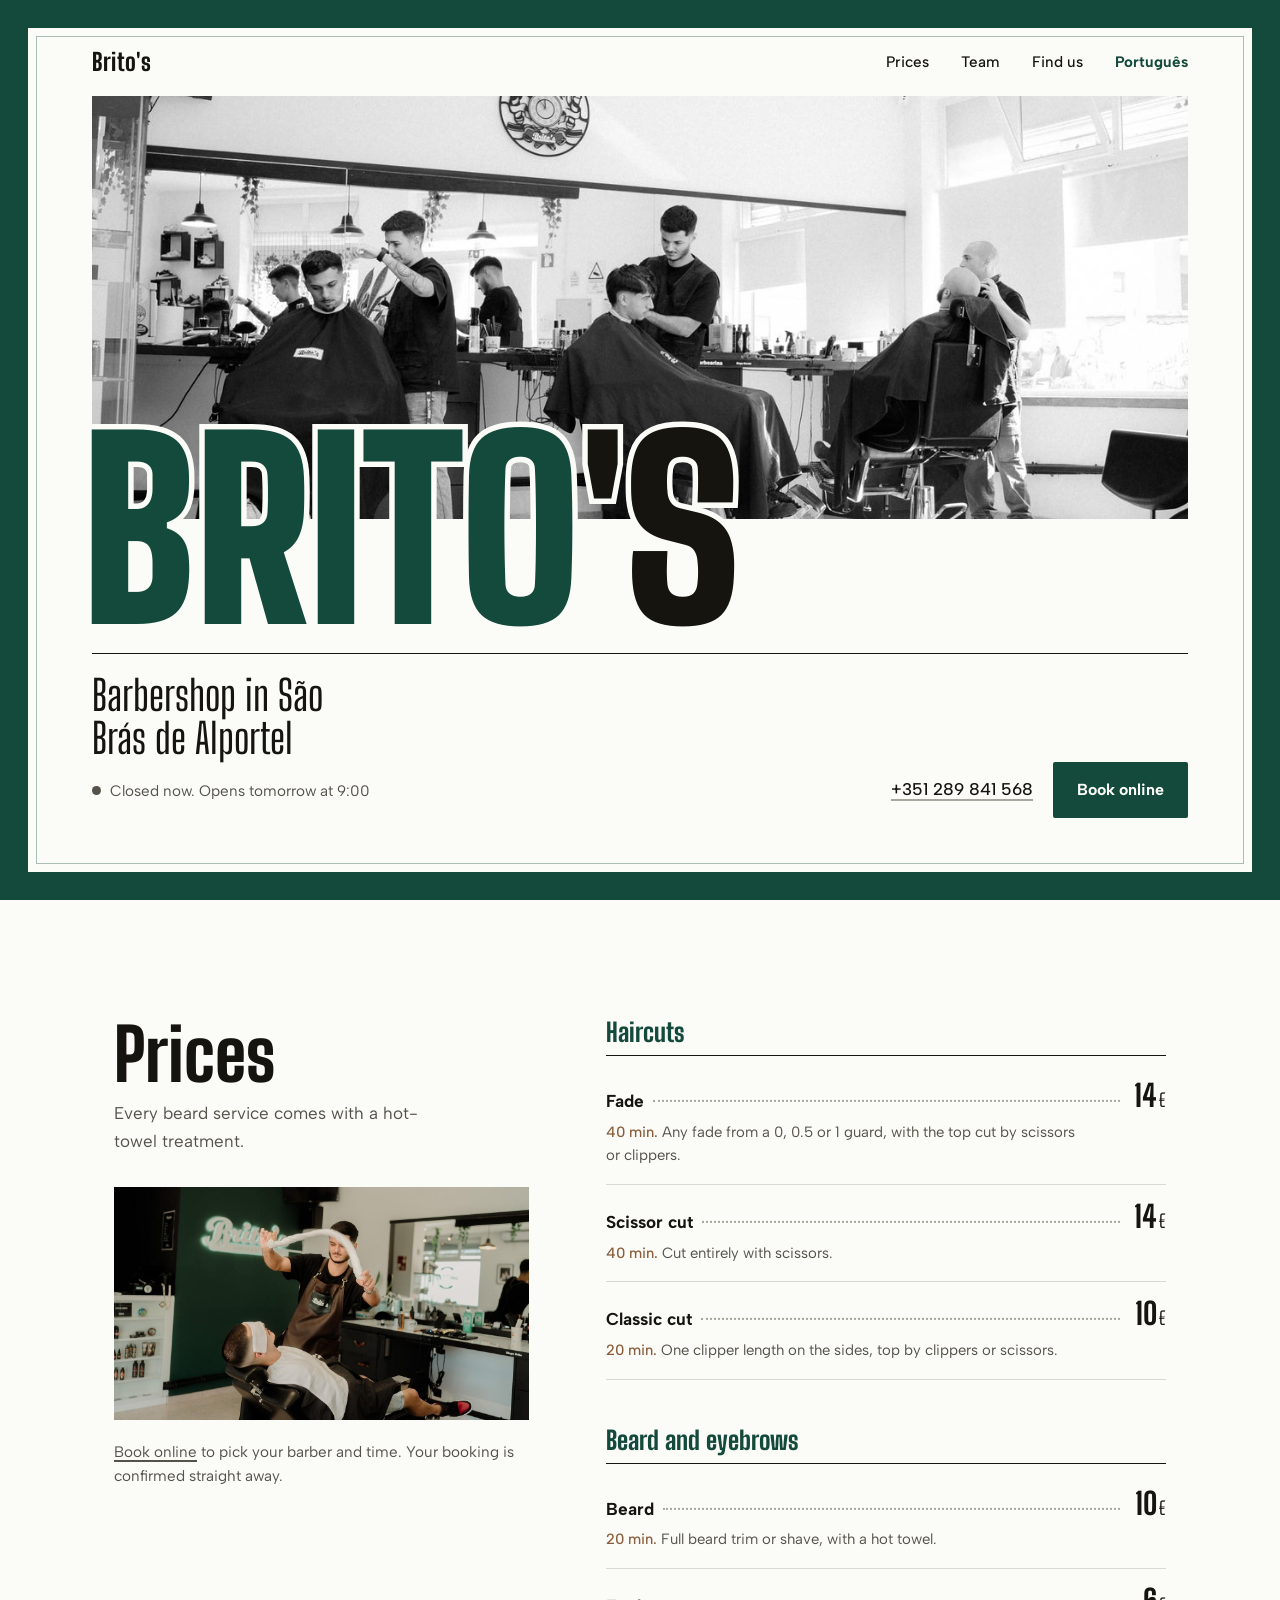
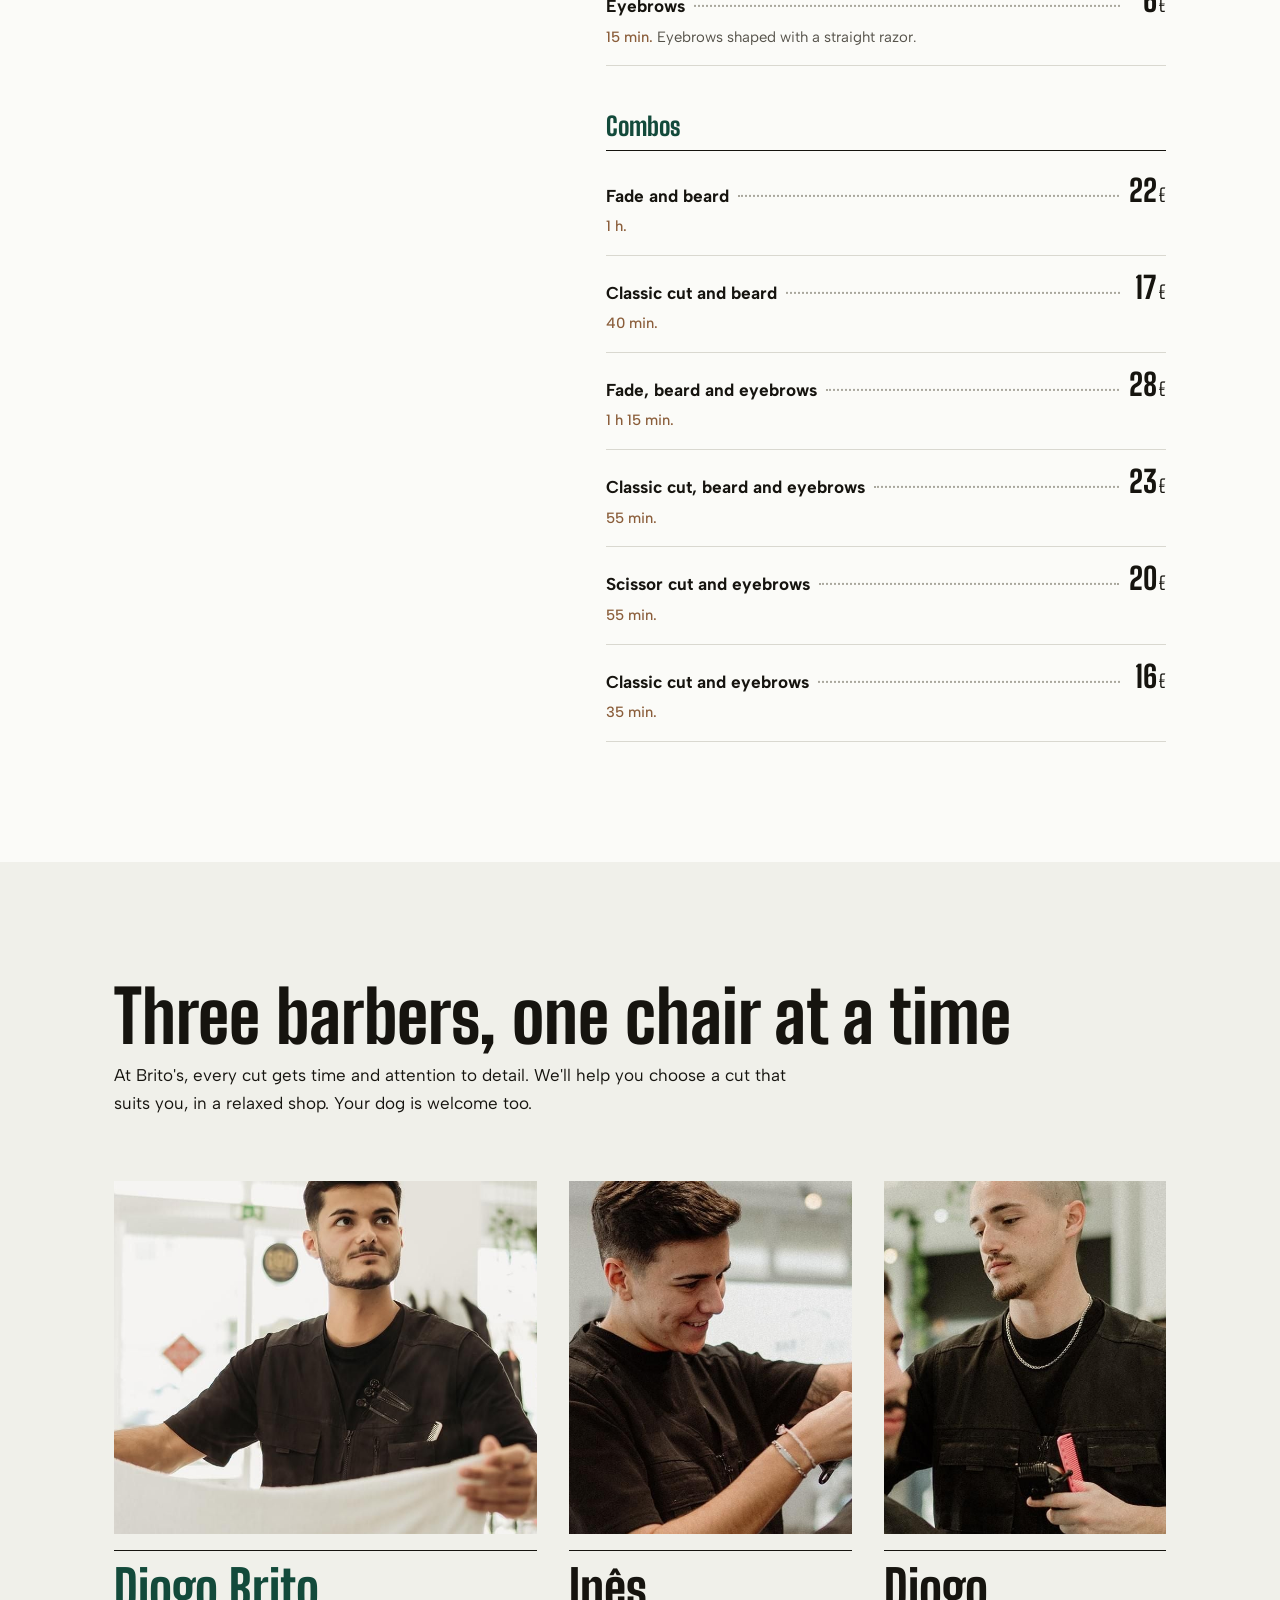
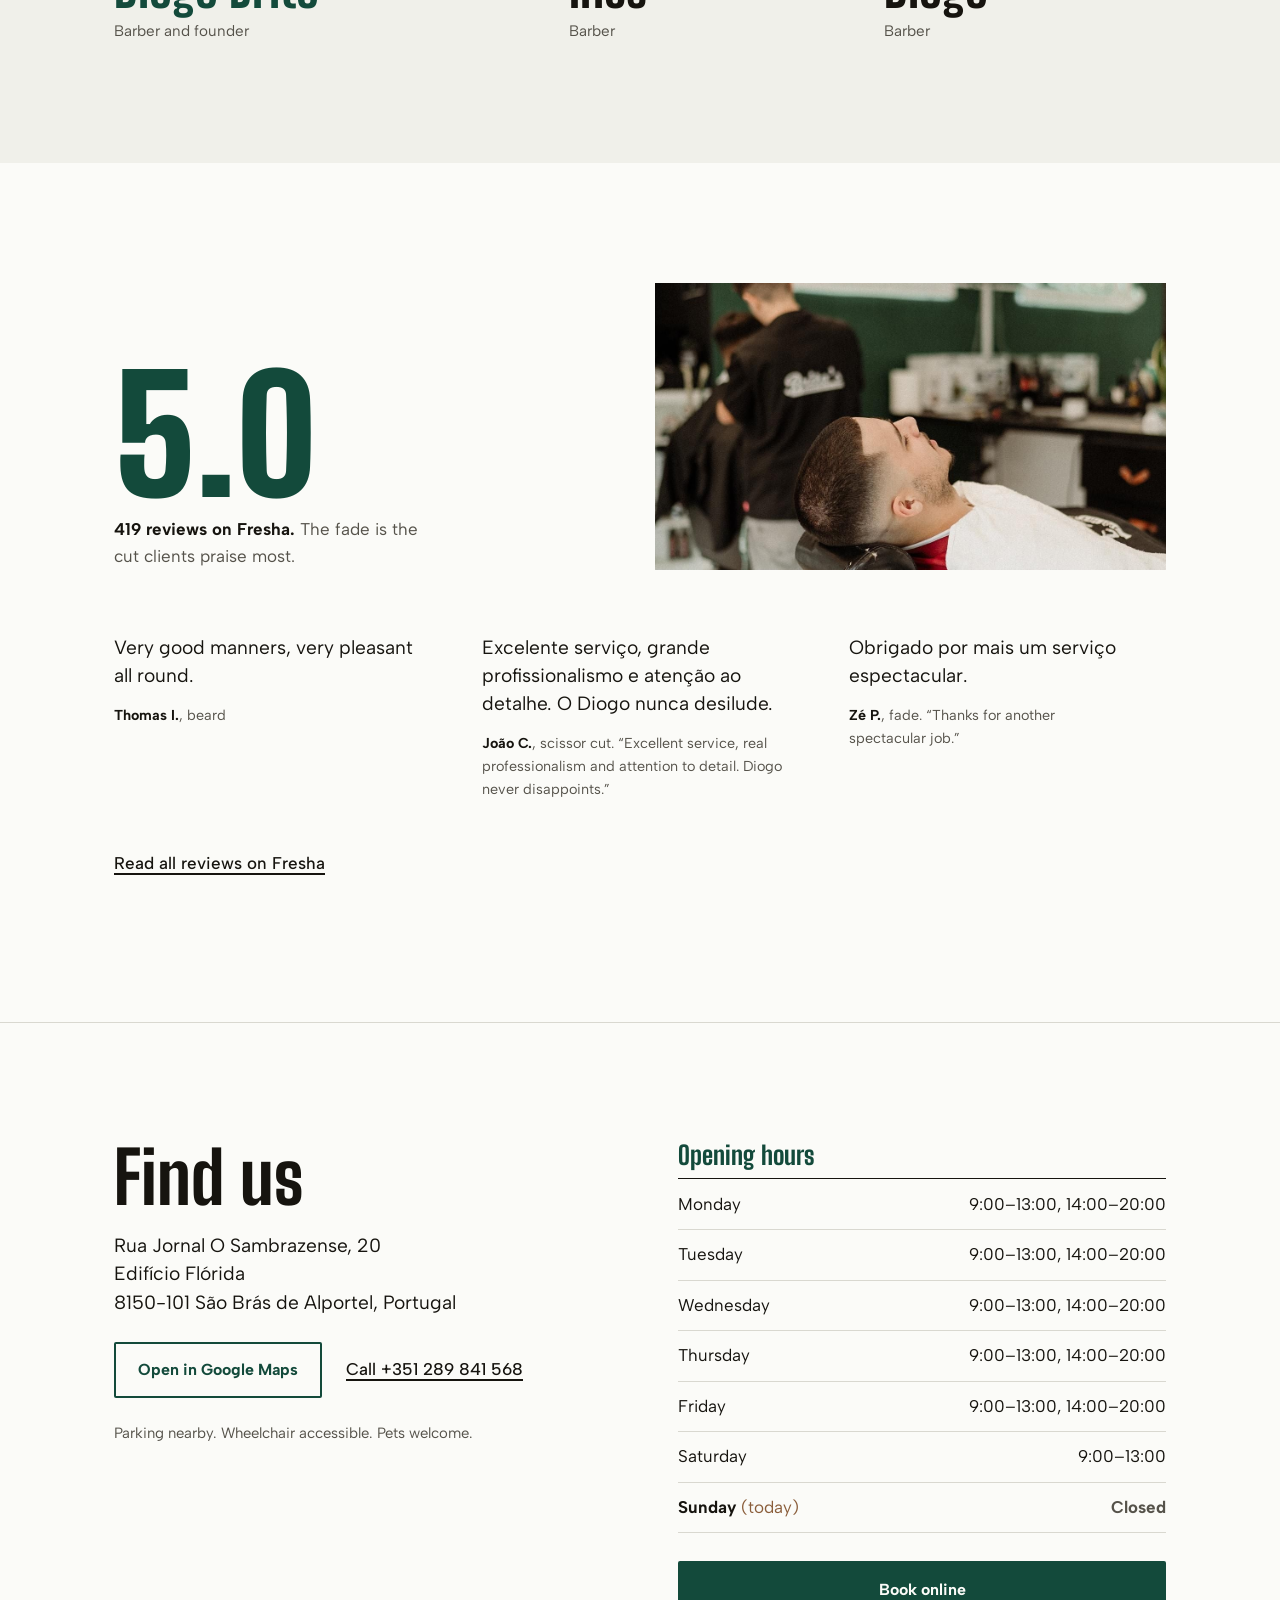
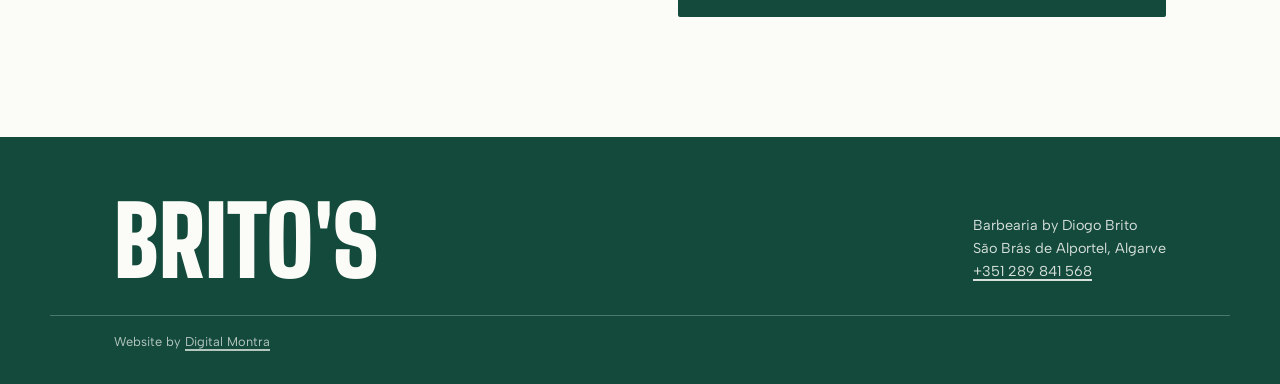
==== commit 644803b9: "textos en tu y product.md Co-Authored-By: Claude Opus 5.5 <noreply@anthropic.com>" ====
--- a/public/en/index.html
+++ b/public/en/index.html
@@ -43,7 +43,7 @@
     <div class="sub">
       <div>
         <p class="oficio">Barbershop in São Brás de Alportel</p>
-        <p class="estado" id="estado" aria-live="polite">Mon to Fri 9:00–20:00, Sat 9:00–13:00</p>
+        <p class="estado" id="estado" aria-live="polite">Mon–Fri 9:00–13:00 and 14:00–20:00. Sat 9:00–13:00.</p>
       </div>
       <div class="acoes">
         <a class="tel" href="tel:+351289841568">+351 289 841 568</a>
@@ -61,7 +61,7 @@
         <p class="intro">Every beard service comes with a hot-towel treatment.</p>
         <img class="foto" src="../img/foto-2.jpg" width="1280" height="720" loading="lazy"
              alt="Barber in a leather apron lays a hot towel over a reclining client.">
-        <p class="nota">Book online to pick your barber and time. Your booking is confirmed straight away.</p>
+        <p class="nota"><a href="https://www.fresha.com/a/britos-barbearia-sao-bras-de-alportel-sao-bras-de-alportel-rua-jornal-o-sambrazense-u63k7c5z" target="_blank" rel="noopener">Book online</a> to pick your barber and time. Your booking is confirmed straight away.</p>
       </div>
 
       <div>
@@ -127,7 +127,7 @@
   <section id="equipa" class="equipa">
     <div class="wrap sobre">
       <h2 class="titulo">Three barbers, one chair at a time</h2>
-      <p>At Brito's, every cut gets time and attention to detail. We'll help you choose a cut that suits you and finish the beard with a hot towel. It's a relaxed place, and your dog is welcome too.</p>
+      <p>At Brito's, every cut gets time and attention to detail. We'll help you choose a cut that suits you, in a relaxed shop. Your dog is welcome too.</p>
     </div>
     <ul class="wrap barbeiros">
       <li class="fundador">
--- a/public/estilo.css
+++ b/public/estilo.css
@@ -5,8 +5,9 @@
   --barra-escura: #0C3529;
   --tinta: #16140F;
   --tinta-suave: #55524A;
-  --cortica: #9A6B45;
+  --cortica: #8A5D3A;
   --linha: #D9D8D0;
+  --linha-forte: #A9A79D;
   --ok: #2F7A3E;
 
   --sign: "Big Shoulders Display", "Arial Narrow", sans-serif;
@@ -18,7 +19,6 @@
 }
 
 *, *::before, *::after { box-sizing: border-box; }
-html { scroll-behavior: smooth; }
 body {
   margin: 0;
   background: var(--cal);
@@ -26,8 +26,23 @@
   font: 400 1.0625rem/1.6 var(--text);
   -webkit-font-smoothing: antialiased;
 }
-a { color: inherit; }
+a {
+  color: inherit;
+  text-underline-offset: .22em;
+  text-decoration-thickness: 1.5px;
+}
+::selection { background: var(--barra); color: var(--cal); }
+html {
+  caret-color: var(--barra);
+  scrollbar-color: var(--linha-forte) var(--cal);
+}
+h1, h2, h3, .oficio { text-wrap: balance; }
+p, blockquote { text-wrap: pretty; }
 :focus-visible { outline: 3px solid var(--cortica); outline-offset: 3px; border-radius: 2px; }
+.rodape :focus-visible { outline-color: var(--cal); }
+@media (prefers-reduced-motion: no-preference) {
+  html { scroll-behavior: smooth; }
+}
 .wrap { max-width: var(--max); margin: 0 auto; padding: 0 var(--gutter); }
 .sr-only { position: absolute; width: 1px; height: 1px; overflow: hidden; clip: rect(0 0 0 0); white-space: nowrap; }
 
@@ -54,24 +69,31 @@
   align-items: center;
   justify-content: space-between;
   gap: 1rem;
-  padding: 1.25rem var(--gutter);
+  padding: .75rem var(--gutter);
   position: relative;
   z-index: 1;
 }
 .topo .marca {
+  display: inline-flex;
+  align-items: center;
+  min-height: 44px;
   font: 800 1.5rem/1 var(--sign);
   letter-spacing: .01em;
   text-decoration: none;
 }
 .topo nav { display: flex; gap: clamp(.9rem, 3vw, 2rem); }
 .topo nav a {
-  text-decoration: none;
+  display: inline-flex;
+  align-items: center;
+  min-height: 44px;
   font-weight: 500;
   font-size: .95rem;
-  padding: .25rem 0;
-  border-bottom: 1.5px solid transparent;
-}
-.topo nav a:hover { border-color: var(--tinta); }
+  text-decoration: underline transparent;
+  text-decoration-thickness: 1.5px;
+  text-underline-offset: .4em;
+  transition: text-decoration-color .15s;
+}
+.topo nav a:hover { text-decoration-color: currentColor; }
 .topo nav a.idioma { color: var(--barra); font-weight: 700; }
 
 /* the shop window: the real interior seen through the painted frame */
@@ -136,17 +158,25 @@
   font-weight: 700;
   font-size: 1rem;
   border-radius: 2px;
-  transition: background .15s;
+  transition: background-color .15s, color .15s, transform .1s;
 }
 .btn:hover { background: var(--barra-escura); }
+.btn:active { transform: translateY(1px); }
 .btn-sec {
   background: transparent;
   color: var(--barra);
   box-shadow: inset 0 0 0 2px var(--barra);
 }
 .btn-sec:hover { background: var(--barra); color: var(--cal); }
-.tel { font-weight: 500; text-decoration: none; border-bottom: 1.5px solid var(--linha); padding-bottom: 2px; }
-.tel:hover { border-color: var(--tinta); }
+.btn-sec:active { background: var(--barra-escura); }
+.tel {
+  display: inline-flex;
+  align-items: center;
+  min-height: 44px;
+  font-weight: 500;
+  text-decoration-color: var(--linha-forte);
+}
+.tel:hover { text-decoration-color: currentColor; }
 
 .estado {
   display: inline-flex;
@@ -181,9 +211,7 @@
 }
 .tabela-grid .cabeca { position: sticky; top: 2rem; }
 .nota {
-  margin-top: 2rem;
-  padding-left: 1rem;
-  border-left: 3px solid var(--cortica);
+  margin-top: 1.25rem;
   font-size: .95rem;
   color: var(--tinta-suave);
   max-width: 40ch;
@@ -206,7 +234,7 @@
 .servico .pontos {
   flex: 1;
   min-width: 1.5rem;
-  border-bottom: 2px dotted #A9A79D;
+  border-bottom: 2px dotted var(--linha-forte);
   transform: translateY(-.3em);
 }
 .servico .preco {
@@ -301,7 +329,7 @@
 .citacoes footer { font-size: .9rem; color: var(--tinta-suave); }
 .citacoes footer b { color: var(--tinta); font-weight: 700; }
 .mais { margin-top: 2.5rem; }
-.mais a { font-weight: 500; }
+.mais a { display: inline-flex; align-items: center; min-height: 44px; font-weight: 500; }
 
 /* ---------- Visitar ---------- */
 .visitar { border-top: 1.5px solid var(--linha); }
@@ -312,7 +340,12 @@
 }
 address { font-style: normal; font-size: 1.2rem; line-height: 1.5; margin: 1.25rem 0 1.5rem; }
 .links-visita { display: flex; flex-wrap: wrap; gap: .75rem 1.5rem; align-items: center; }
-.links-visita a:not(.btn) { font-weight: 500; }
+.links-visita a:not(.btn) {
+  display: inline-flex;
+  align-items: center;
+  min-height: 44px;
+  font-weight: 500;
+}
 .horario { width: 100%; border-collapse: collapse; font-variant-numeric: tabular-nums; }
 .horario caption { text-align: left; font: 800 1.6rem/1 var(--sign); color: var(--barra); padding-bottom: .6rem; border-bottom: 1.5px solid var(--tinta); }
 .horario th, .horario td { padding: .7rem 0; border-bottom: 1px solid var(--linha); text-align: left; font-weight: 400; }
@@ -348,9 +381,7 @@
 /* ---------- Entrada: a barra é pintada ---------- */
 @media (prefers-reduced-motion: no-preference) {
   .fachada { animation: pintar .9s cubic-bezier(.6,0,.2,1) both; }
-  .letreiro h1 { animation: surgir .8s .35s cubic-bezier(.2,.7,.2,1) both; }
   @keyframes pintar { from { border-color: var(--cal); } to { border-color: var(--barra); } }
-  @keyframes surgir { from { opacity: 0; transform: translateY(.08em); } to { opacity: 1; transform: none; } }
 }
 
 /* ---------- Responsivo ---------- */
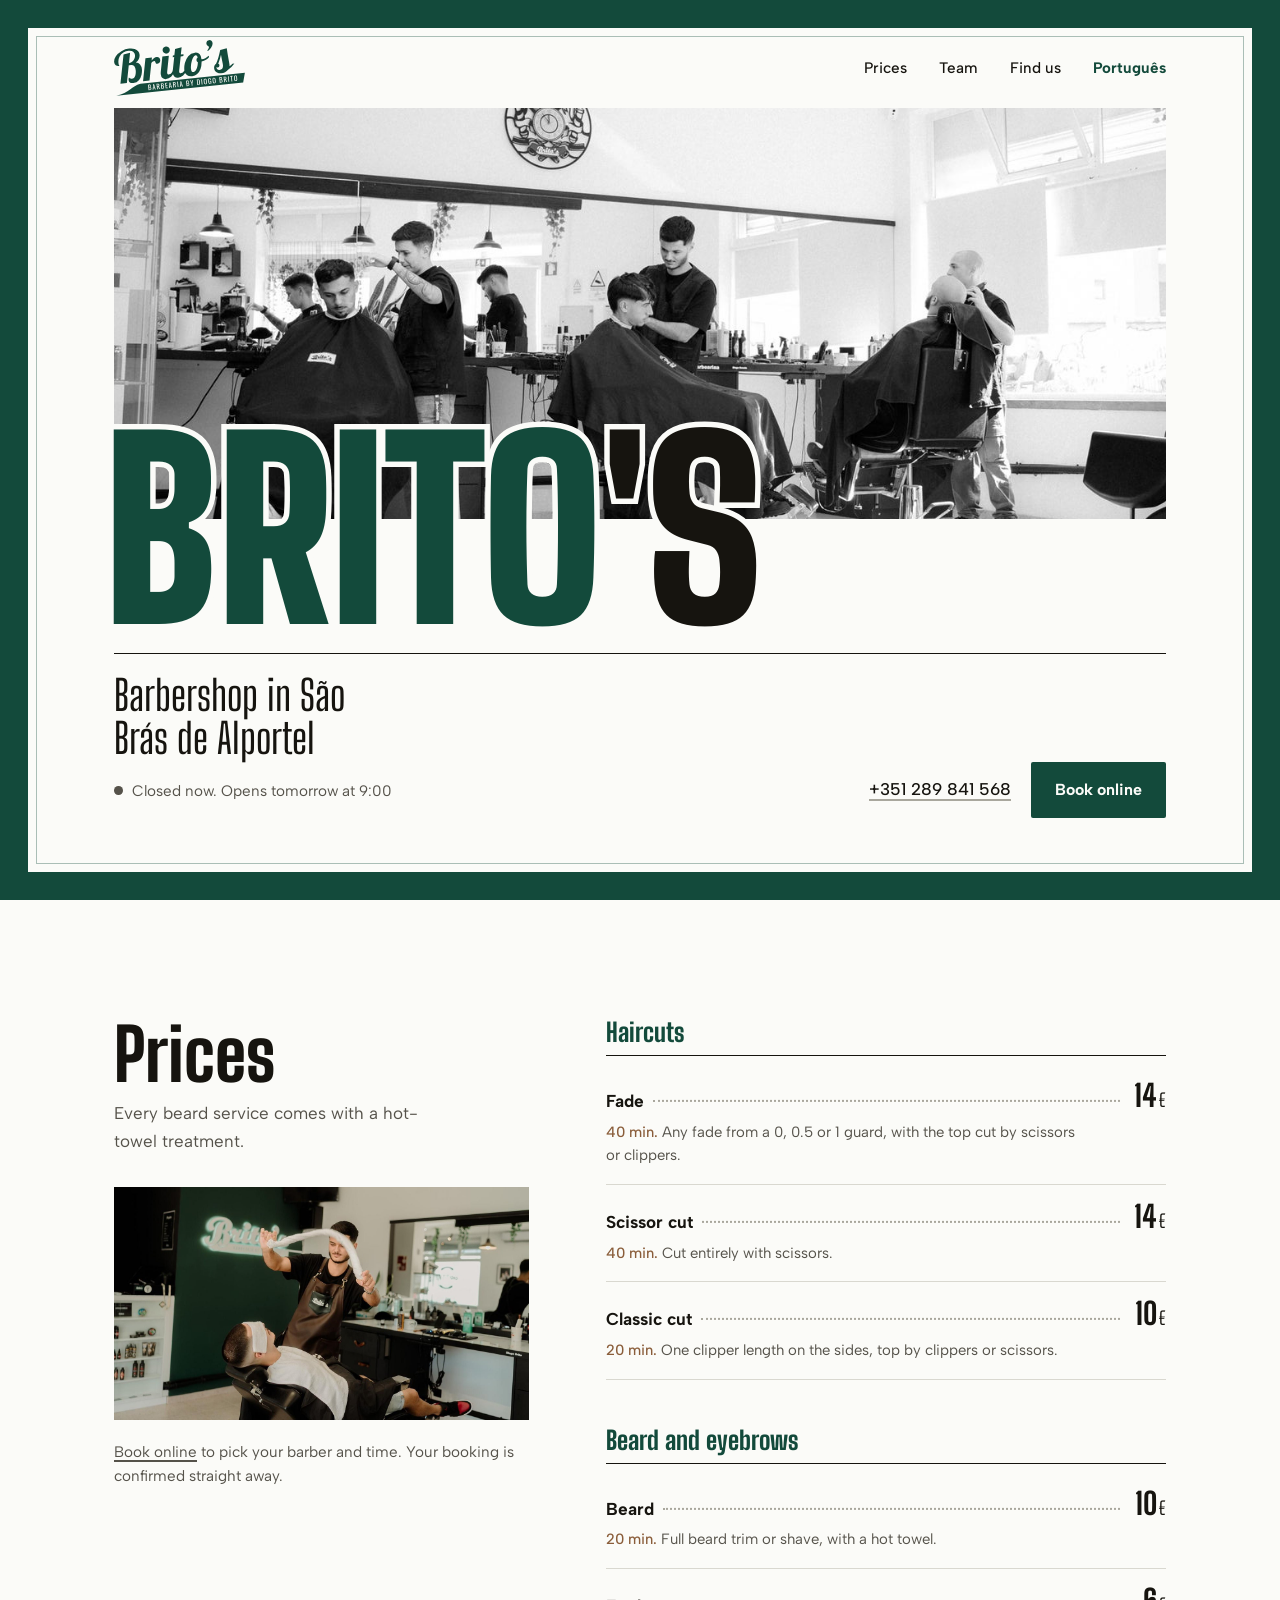
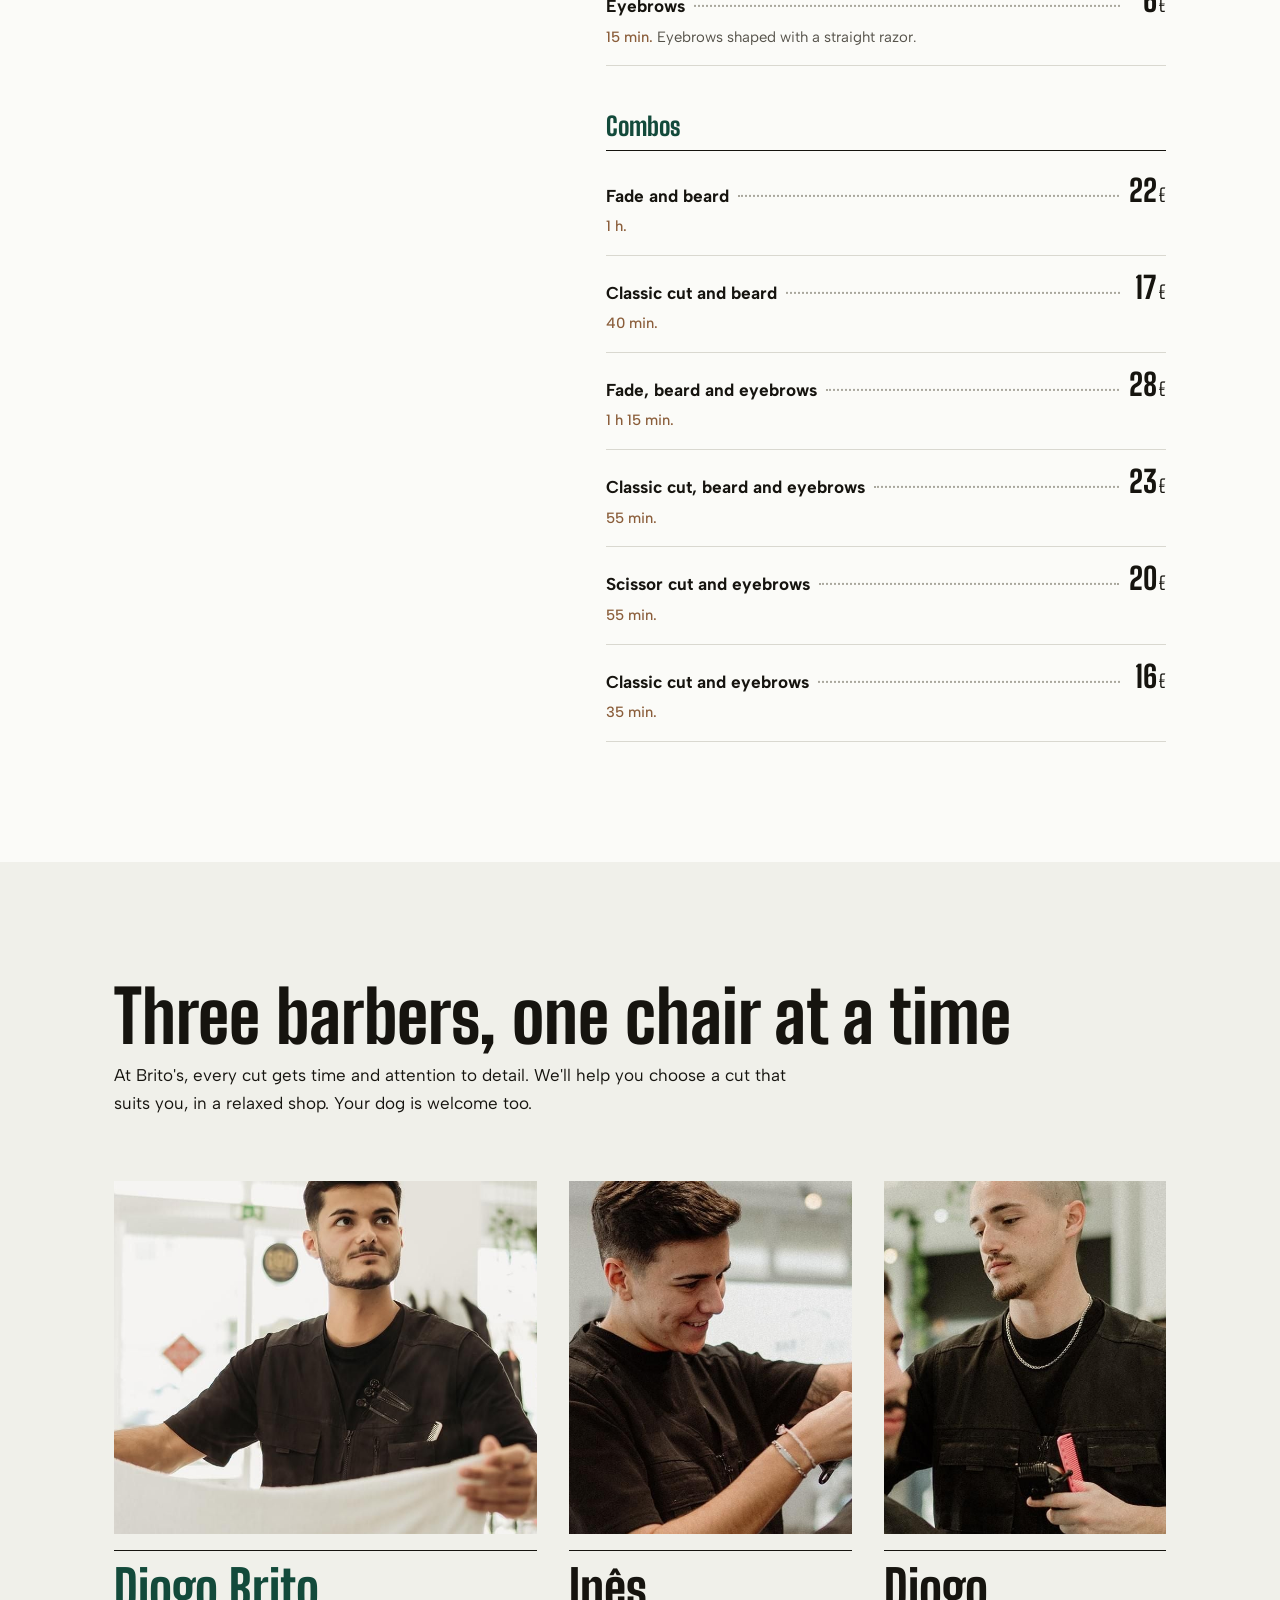
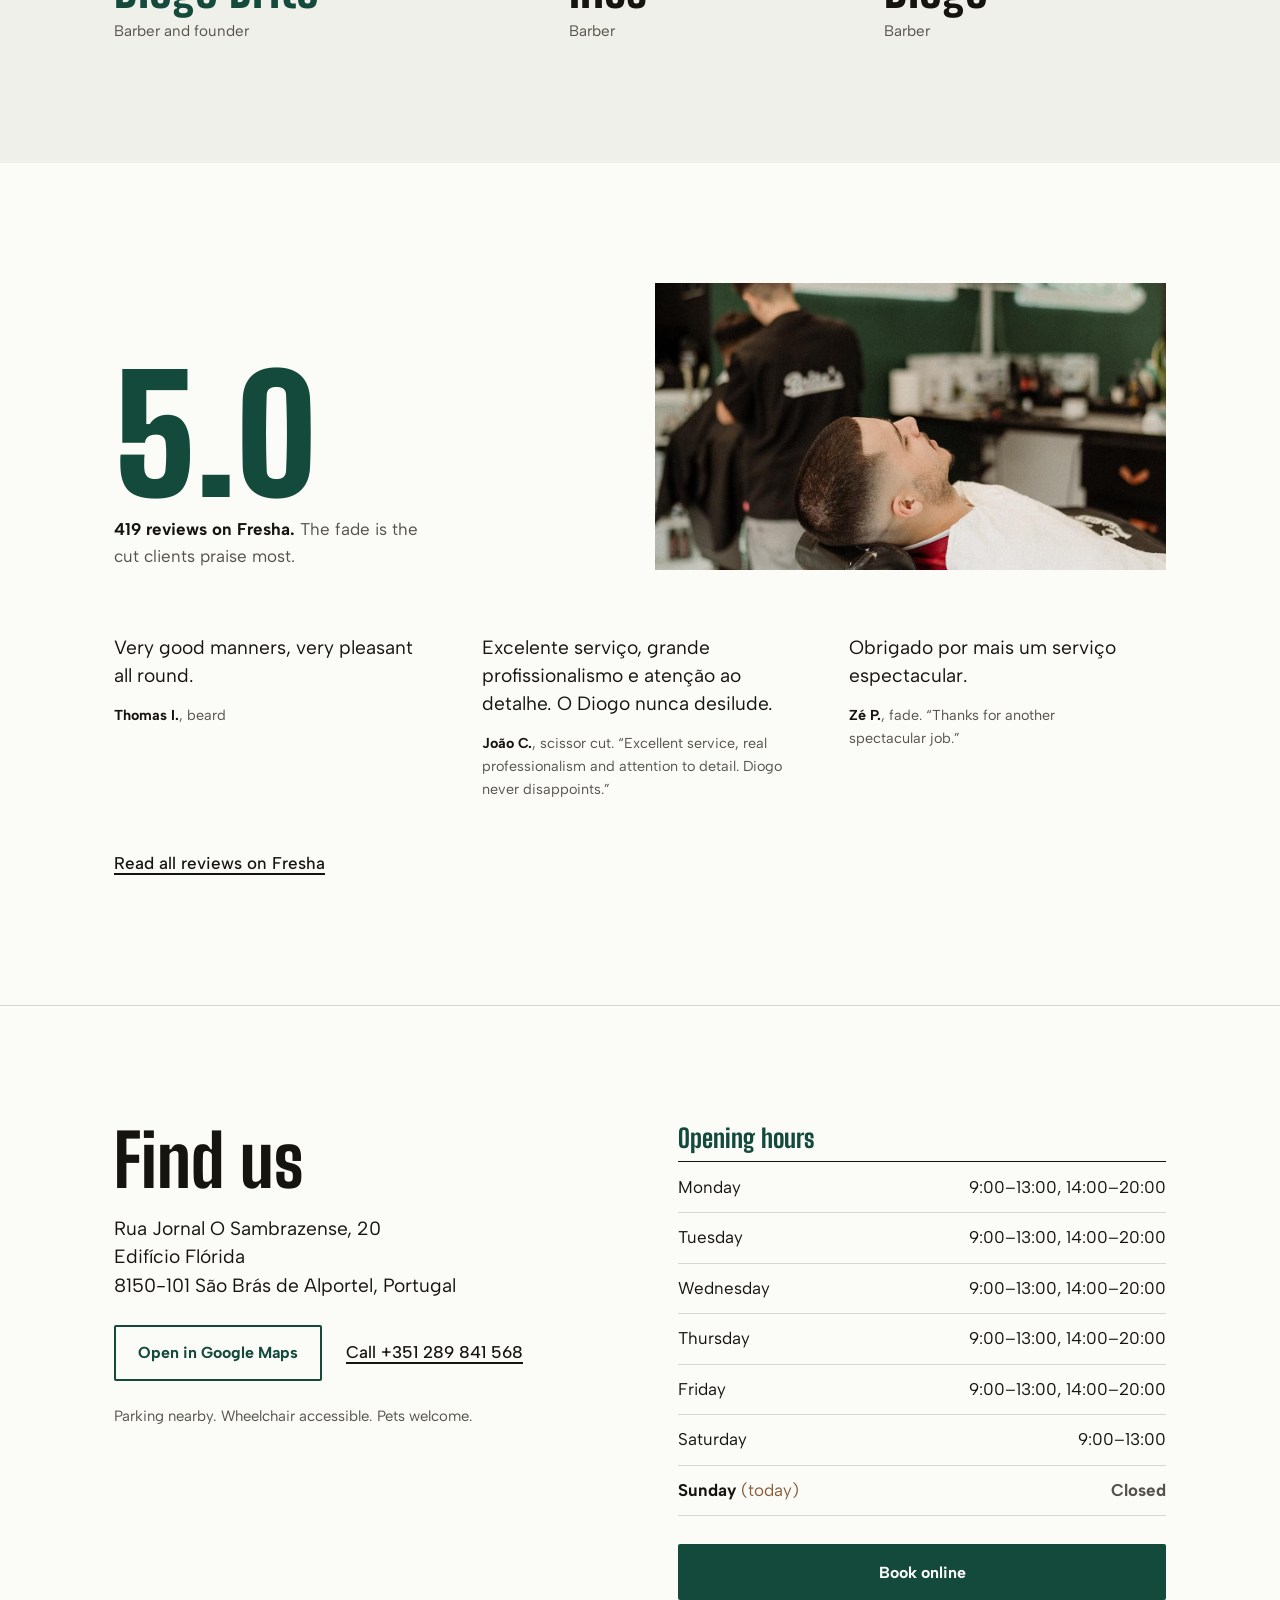
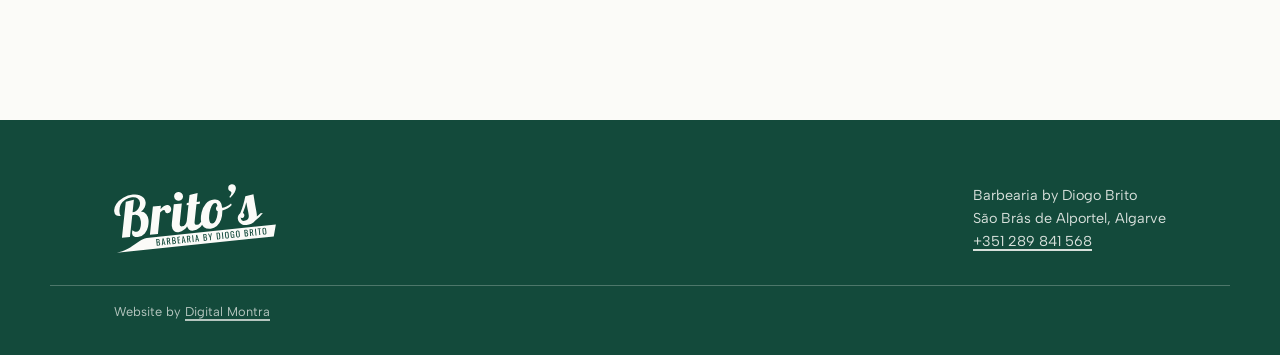
==== commit ace1c38f: "copi verificado Co-Authored-By: Claude Opus 5.5 <noreply@anthropic.com>" ====
--- a/public/en/index.html
+++ b/public/en/index.html
@@ -24,11 +24,11 @@
 
 <header class="fachada">
   <div class="topo">
-    <a class="marca" href="#">Brito's</a>
+    <a class="marca" href="#"><img src="../img/logo-verde.svg" width="124" height="53" alt="Brito's, Barbearia by Diogo Brito"></a>
     <nav aria-label="Main">
       <a href="#precos">Prices</a>
       <a href="#equipa" class="opc">Team</a>
-      <a href="#visitar">Find us</a>
+      <a href="#visitar" class="opc-xs">Find us</a>
       <a href="../" class="idioma" hreflang="pt-PT" lang="pt-PT">Português</a>
     </nav>
   </div>
@@ -214,7 +214,7 @@
 
 <footer class="rodape">
   <div class="wrap">
-    <span class="marca">Brito's</span>
+    <img class="marca" src="../img/logo-branco.svg" width="325" height="139" alt="Brito's, Barbearia by Diogo Brito" loading="lazy">
     <p>Barbearia by Diogo Brito<br>São Brás de Alportel, Algarve<br><a href="tel:+351289841568">+351 289 841 568</a></p>
   </div>
   <div class="wrap credito">
--- a/public/estilo.css
+++ b/public/estilo.css
@@ -64,6 +64,12 @@
   pointer-events: none;
   opacity: .35;
 }
+/* Inside the full-width frame, hero content uses the same column as .wrap */
+.topo, .letreiro {
+  width: 100%;
+  max-width: var(--max);
+  margin-inline: auto;
+}
 .topo {
   display: flex;
   align-items: center;
@@ -77,12 +83,12 @@
   display: inline-flex;
   align-items: center;
   min-height: 44px;
-  font: 800 1.5rem/1 var(--sign);
-  letter-spacing: .01em;
   text-decoration: none;
 }
+.topo .marca img { display: block; width: auto; height: clamp(44px, 6vw, 56px); }
 .topo nav { display: flex; gap: clamp(.9rem, 3vw, 2rem); }
 .topo nav a {
+  white-space: nowrap;
   display: inline-flex;
   align-items: center;
   min-height: 44px;
@@ -101,7 +107,9 @@
   position: relative;
   flex: 1;
   min-height: 34svh;
-  margin: 0 var(--gutter);
+  width: calc(100% - 2 * var(--gutter));
+  max-width: calc(var(--max) - 2 * var(--gutter));
+  margin-inline: auto;
   overflow: hidden;
   background: var(--cal-sombra);
 }
@@ -328,7 +336,7 @@
 }
 .citacoes footer { font-size: .9rem; color: var(--tinta-suave); }
 .citacoes footer b { color: var(--tinta); font-weight: 700; }
-.mais { margin-top: 2.5rem; }
+.mais { margin: 2.5rem 0 0; }
 .mais a { display: inline-flex; align-items: center; min-height: 44px; font-weight: 500; }
 
 /* ---------- Visitar ---------- */
@@ -368,8 +376,10 @@
   padding: clamp(2.5rem, 6vw, 4rem) 0 2rem;
 }
 .rodape .wrap { display: flex; flex-wrap: wrap; justify-content: space-between; align-items: flex-end; gap: 1.5rem; }
-.rodape .marca { font: 900 clamp(3rem, 9vw, 6rem)/.85 var(--sign); text-transform: uppercase; }
-.rodape p { margin: 0; font-size: .9rem; opacity: .85; }
+/* The logo is exactly as tall as the three lines of shop details beside it */
+.rodape { --rodape-fs: .9rem; --rodape-lh: 1.6; }
+.rodape .marca { display: block; width: auto; height: calc(3 * var(--rodape-fs) * var(--rodape-lh)); }
+.rodape p { margin: 0; font-size: var(--rodape-fs); line-height: var(--rodape-lh); opacity: .85; }
 .rodape a { color: var(--cal); }
 .rodape .credito {
   margin-top: 2rem;
@@ -400,3 +410,6 @@
   .fachada::after { inset: 5px; }
   .btn { width: 100%; justify-content: center; }
 }
+@media (max-width: 420px) {
+  .topo nav a.opc-xs { display: none; }
+}
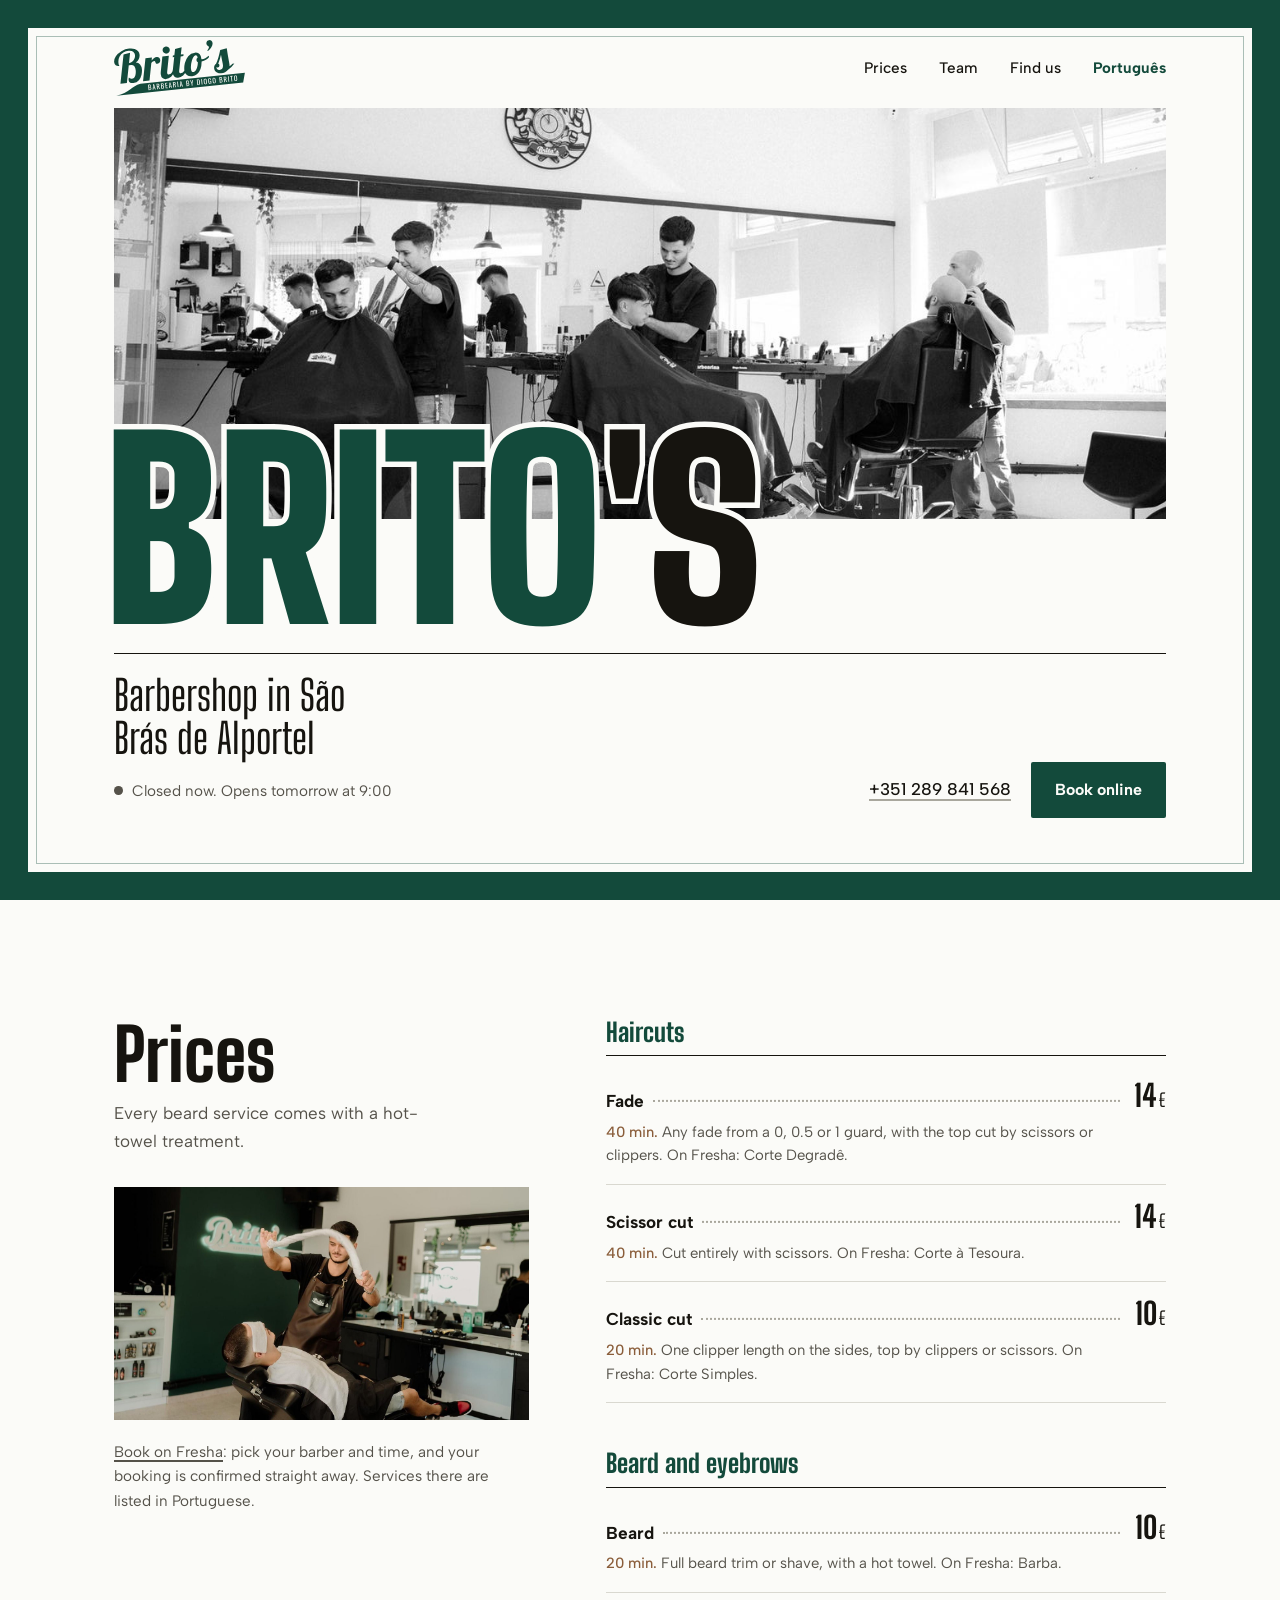
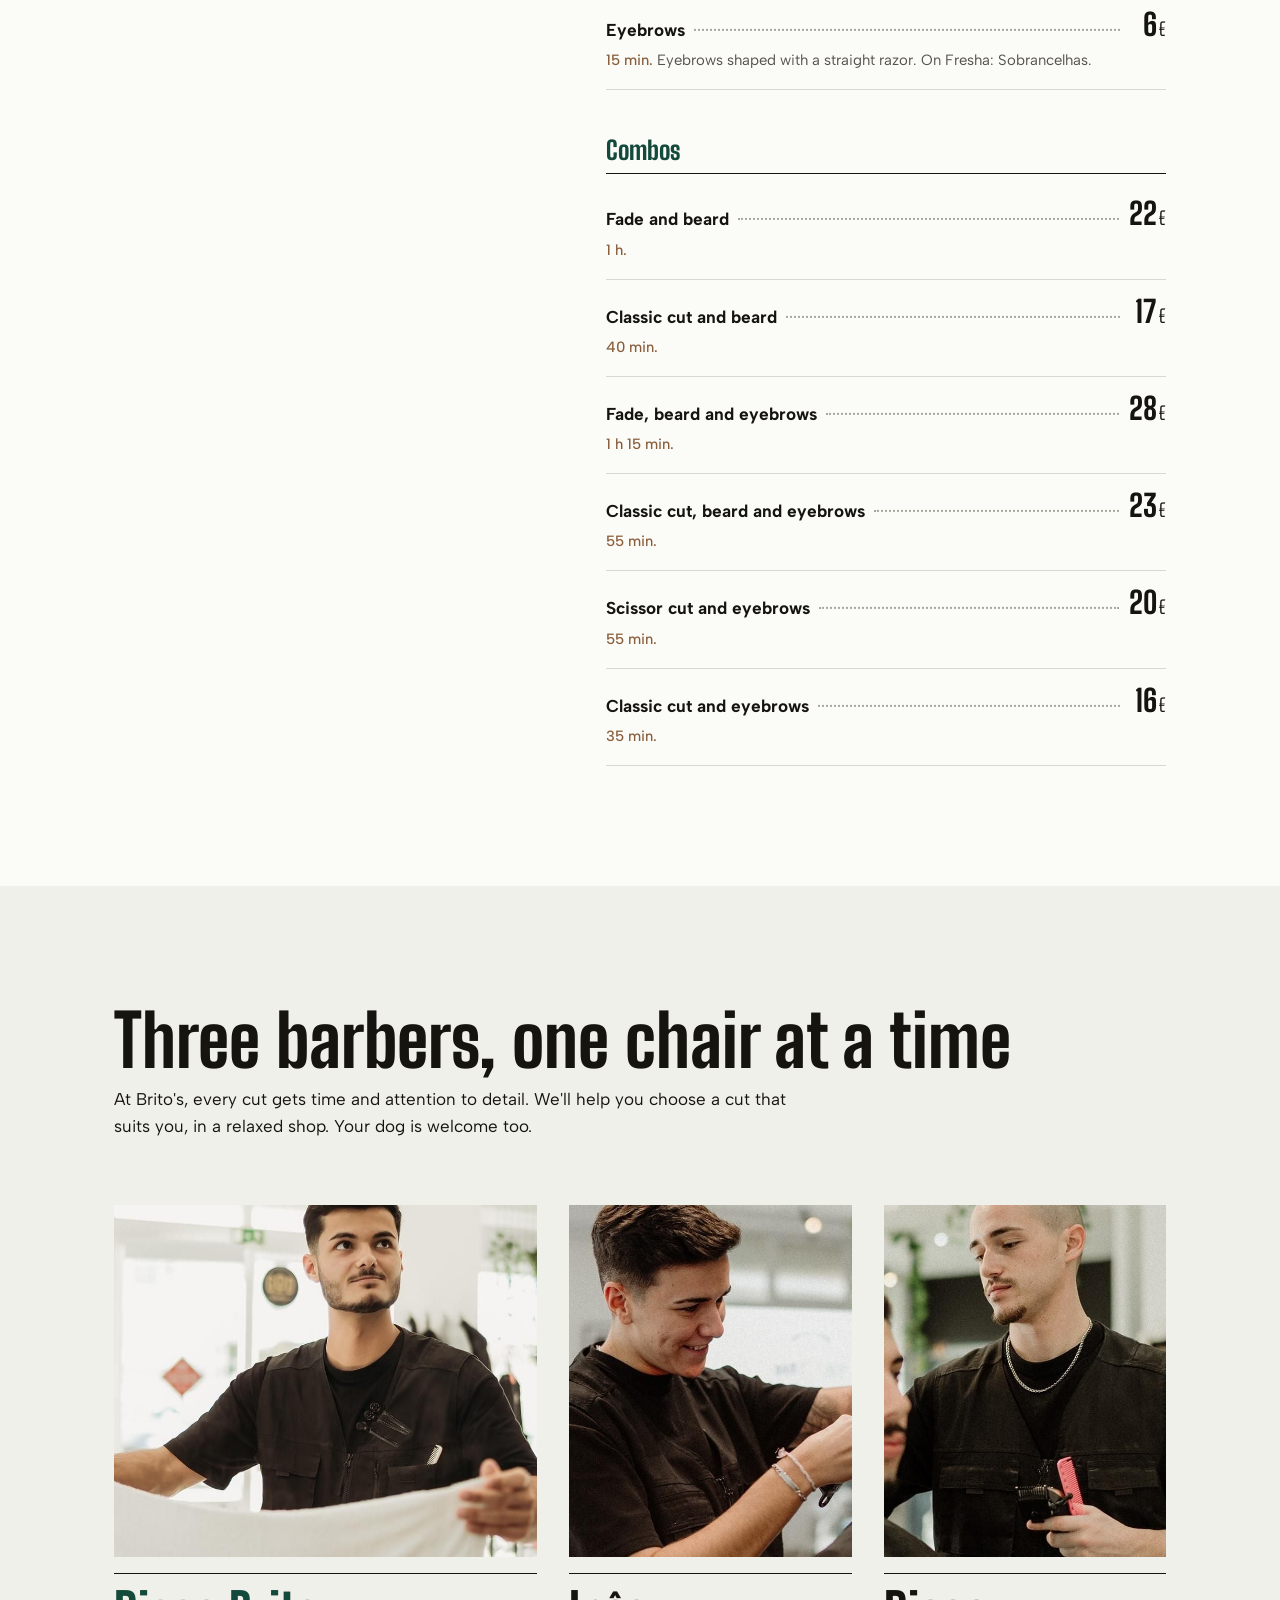
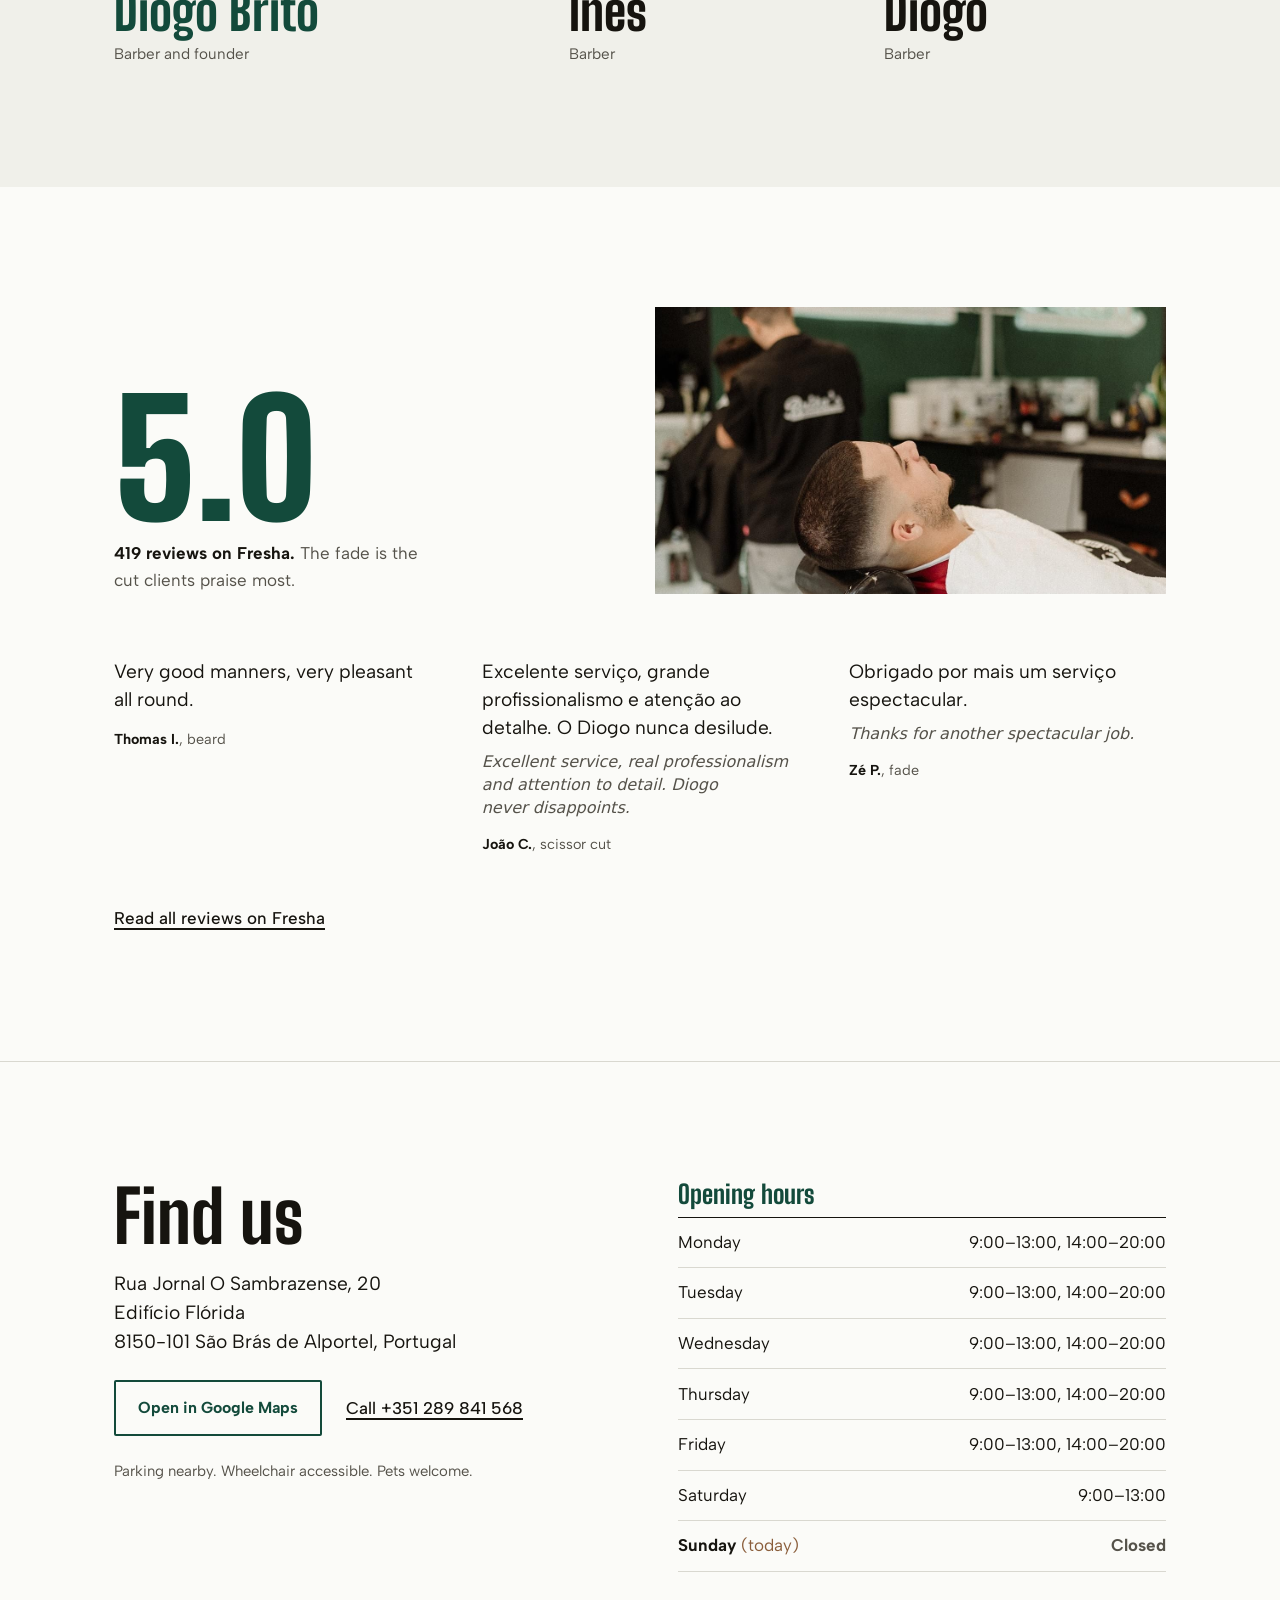
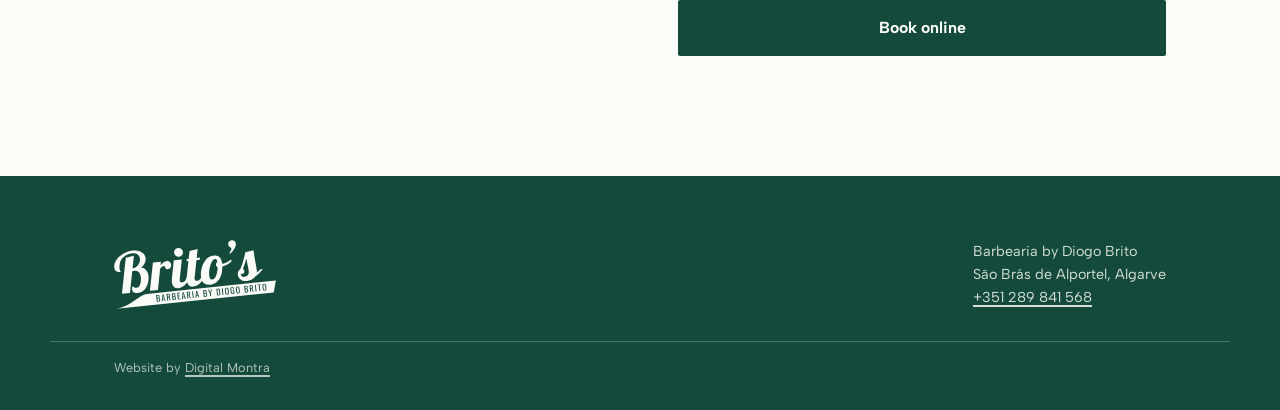
==== commit df299d0c: "mejoras de contexto aplicadas Co-Authored-By: Claude Opus 5.5 <noreply@anthropic.com>" ====
--- a/public/en/index.html
+++ b/public/en/index.html
@@ -47,7 +47,7 @@
       </div>
       <div class="acoes">
         <a class="tel" href="tel:+351289841568">+351 289 841 568</a>
-        <a class="btn" href="https://www.fresha.com/a/britos-barbearia-sao-bras-de-alportel-sao-bras-de-alportel-rua-jornal-o-sambrazense-u63k7c5z" target="_blank" rel="noopener">Book online</a>
+        <a class="btn" href="https://www.fresha.com/a/britos-barbearia-sao-bras-de-alportel-sao-bras-de-alportel-rua-jornal-o-sambrazense-u63k7c5z" target="_blank" rel="noopener">Book online<span class="sr-only"> (opens in a new tab)</span></a>
       </div>
     </div>
   </div>
@@ -61,7 +61,7 @@
         <p class="intro">Every beard service comes with a hot-towel treatment.</p>
         <img class="foto" src="../img/foto-2.jpg" width="1280" height="720" loading="lazy"
              alt="Barber in a leather apron lays a hot towel over a reclining client.">
-        <p class="nota"><a href="https://www.fresha.com/a/britos-barbearia-sao-bras-de-alportel-sao-bras-de-alportel-rua-jornal-o-sambrazense-u63k7c5z" target="_blank" rel="noopener">Book online</a> to pick your barber and time. Your booking is confirmed straight away.</p>
+        <p class="nota"><a href="https://www.fresha.com/a/britos-barbearia-sao-bras-de-alportel-sao-bras-de-alportel-rua-jornal-o-sambrazense-u63k7c5z" target="_blank" rel="noopener">Book on Fresha<span class="sr-only"> (opens in a new tab)</span></a>: pick your barber and time, and your booking is confirmed straight away. Services there are listed in Portuguese.</p>
       </div>
 
       <div>
@@ -69,15 +69,15 @@
           <h3>Haircuts</h3>
           <div class="servico">
             <div class="linha"><span class="nome">Fade</span><span class="pontos"></span><span class="preco">14<small>€</small></span></div>
-            <p class="det"><span class="min">40 min.</span> Any fade from a 0, 0.5 or 1 guard, with the top cut by scissors or clippers.</p>
+            <p class="det"><span class="min">40 min.</span> Any fade from a 0, 0.5 or 1 guard, with the top cut by scissors or clippers. On Fresha: <span lang="pt-PT">Corte Degradê</span>.</p>
           </div>
           <div class="servico">
             <div class="linha"><span class="nome">Scissor cut</span><span class="pontos"></span><span class="preco">14<small>€</small></span></div>
-            <p class="det"><span class="min">40 min.</span> Cut entirely with scissors.</p>
+            <p class="det"><span class="min">40 min.</span> Cut entirely with scissors. On Fresha: <span lang="pt-PT">Corte à Tesoura</span>.</p>
           </div>
           <div class="servico">
             <div class="linha"><span class="nome">Classic cut</span><span class="pontos"></span><span class="preco">10<small>€</small></span></div>
-            <p class="det"><span class="min">20 min.</span> One clipper length on the sides, top by clippers or scissors.</p>
+            <p class="det"><span class="min">20 min.</span> One clipper length on the sides, top by clippers or scissors. On Fresha: <span lang="pt-PT">Corte Simples</span>.</p>
           </div>
         </div>
 
@@ -85,11 +85,11 @@
           <h3>Beard and eyebrows</h3>
           <div class="servico">
             <div class="linha"><span class="nome">Beard</span><span class="pontos"></span><span class="preco">10<small>€</small></span></div>
-            <p class="det"><span class="min">20 min.</span> Full beard trim or shave, with a hot towel.</p>
+            <p class="det"><span class="min">20 min.</span> Full beard trim or shave, with a hot towel. On Fresha: <span lang="pt-PT">Barba</span>.</p>
           </div>
           <div class="servico">
             <div class="linha"><span class="nome">Eyebrows</span><span class="pontos"></span><span class="preco">6<small>€</small></span></div>
-            <p class="det"><span class="min">15 min.</span> Eyebrows shaped with a straight razor.</p>
+            <p class="det"><span class="min">15 min.</span> Eyebrows shaped with a straight razor. On Fresha: <span lang="pt-PT">Sobrancelhas</span>.</p>
           </div>
         </div>
 
@@ -166,14 +166,16 @@
         </blockquote></li>
         <li><blockquote lang="pt-PT">
           <p>Excelente serviço, grande profissionalismo e atenção ao detalhe. O Diogo nunca desilude.</p>
-          <footer lang="en"><b>João C.</b>, scissor cut. “Excellent service, real professionalism and attention to detail. Diogo never disappoints.”</footer>
+          <p class="traducao" lang="en">Excellent service, real professionalism and attention to detail. Diogo never disappoints.</p>
+          <footer lang="en"><b>João C.</b>, scissor cut</footer>
         </blockquote></li>
         <li><blockquote lang="pt-PT">
           <p>Obrigado por mais um serviço espectacular.</p>
-          <footer lang="en"><b>Zé P.</b>, fade. “Thanks for another spectacular job.”</footer>
+          <p class="traducao" lang="en">Thanks for another spectacular job.</p>
+          <footer lang="en"><b>Zé P.</b>, fade</footer>
         </blockquote></li>
       </ul>
-      <p class="mais"><a href="https://www.fresha.com/a/britos-barbearia-sao-bras-de-alportel-sao-bras-de-alportel-rua-jornal-o-sambrazense-u63k7c5z" target="_blank" rel="noopener">Read all reviews on Fresha</a></p>
+      <p class="mais"><a href="https://www.fresha.com/a/britos-barbearia-sao-bras-de-alportel-sao-bras-de-alportel-rua-jornal-o-sambrazense-u63k7c5z" target="_blank" rel="noopener">Read all reviews on Fresha<span class="sr-only"> (opens in a new tab)</span></a></p>
     </div>
   </section>
 
@@ -187,7 +189,7 @@
           8150-101 São Brás de Alportel, Portugal
         </address>
         <div class="links-visita">
-          <a class="btn btn-sec" href="https://maps.app.goo.gl/cMUVT2u6RegQSmqG8" target="_blank" rel="noopener">Open in Google Maps</a>
+          <a class="btn btn-sec" href="https://maps.app.goo.gl/cMUVT2u6RegQSmqG8" target="_blank" rel="noopener">Open in Google Maps<span class="sr-only"> (opens in a new tab)</span></a>
           <a href="tel:+351289841568">Call +351 289 841 568</a>
         </div>
         <p class="extras">Parking nearby. Wheelchair accessible. Pets welcome.</p>
@@ -206,7 +208,7 @@
             <tr data-d="0"><th scope="row">Sunday</th><td class="fechado">Closed</td></tr>
           </tbody>
         </table>
-        <a class="btn reservar-fim" href="https://www.fresha.com/a/britos-barbearia-sao-bras-de-alportel-sao-bras-de-alportel-rua-jornal-o-sambrazense-u63k7c5z" target="_blank" rel="noopener">Book online</a>
+        <a class="btn reservar-fim" href="https://www.fresha.com/a/britos-barbearia-sao-bras-de-alportel-sao-bras-de-alportel-rua-jornal-o-sambrazense-u63k7c5z" target="_blank" rel="noopener">Book online<span class="sr-only"> (opens in a new tab)</span></a>
       </div>
     </div>
   </section>
@@ -214,11 +216,11 @@
 
 <footer class="rodape">
   <div class="wrap">
-    <img class="marca" src="../img/logo-branco.svg" width="325" height="139" alt="Brito's, Barbearia by Diogo Brito" loading="lazy">
+    <img class="marca" src="../img/logo-branco.svg" width="325" height="139" alt="Brito's" loading="lazy">
     <p>Barbearia by Diogo Brito<br>São Brás de Alportel, Algarve<br><a href="tel:+351289841568">+351 289 841 568</a></p>
   </div>
   <div class="wrap credito">
-    <p>Website by <a href="https://digitalmontra.pt/" target="_blank" rel="noopener">Digital Montra</a></p>
+    <p>Website by <a href="https://digitalmontra.pt/" target="_blank" rel="noopener">Digital Montra<span class="sr-only"> (opens in a new tab)</span></a></p>
   </div>
 </footer>
 
--- a/public/estilo.css
+++ b/public/estilo.css
@@ -333,6 +333,12 @@
   margin: 0 0 .9rem;
   font-size: 1.2rem;
   line-height: 1.45;
+}
+.citacoes .traducao {
+  margin-top: -.4rem;
+  font-size: 1rem;
+  font-style: italic;
+  color: var(--tinta-suave);
 }
 .citacoes footer { font-size: .9rem; color: var(--tinta-suave); }
 .citacoes footer b { color: var(--tinta); font-weight: 700; }
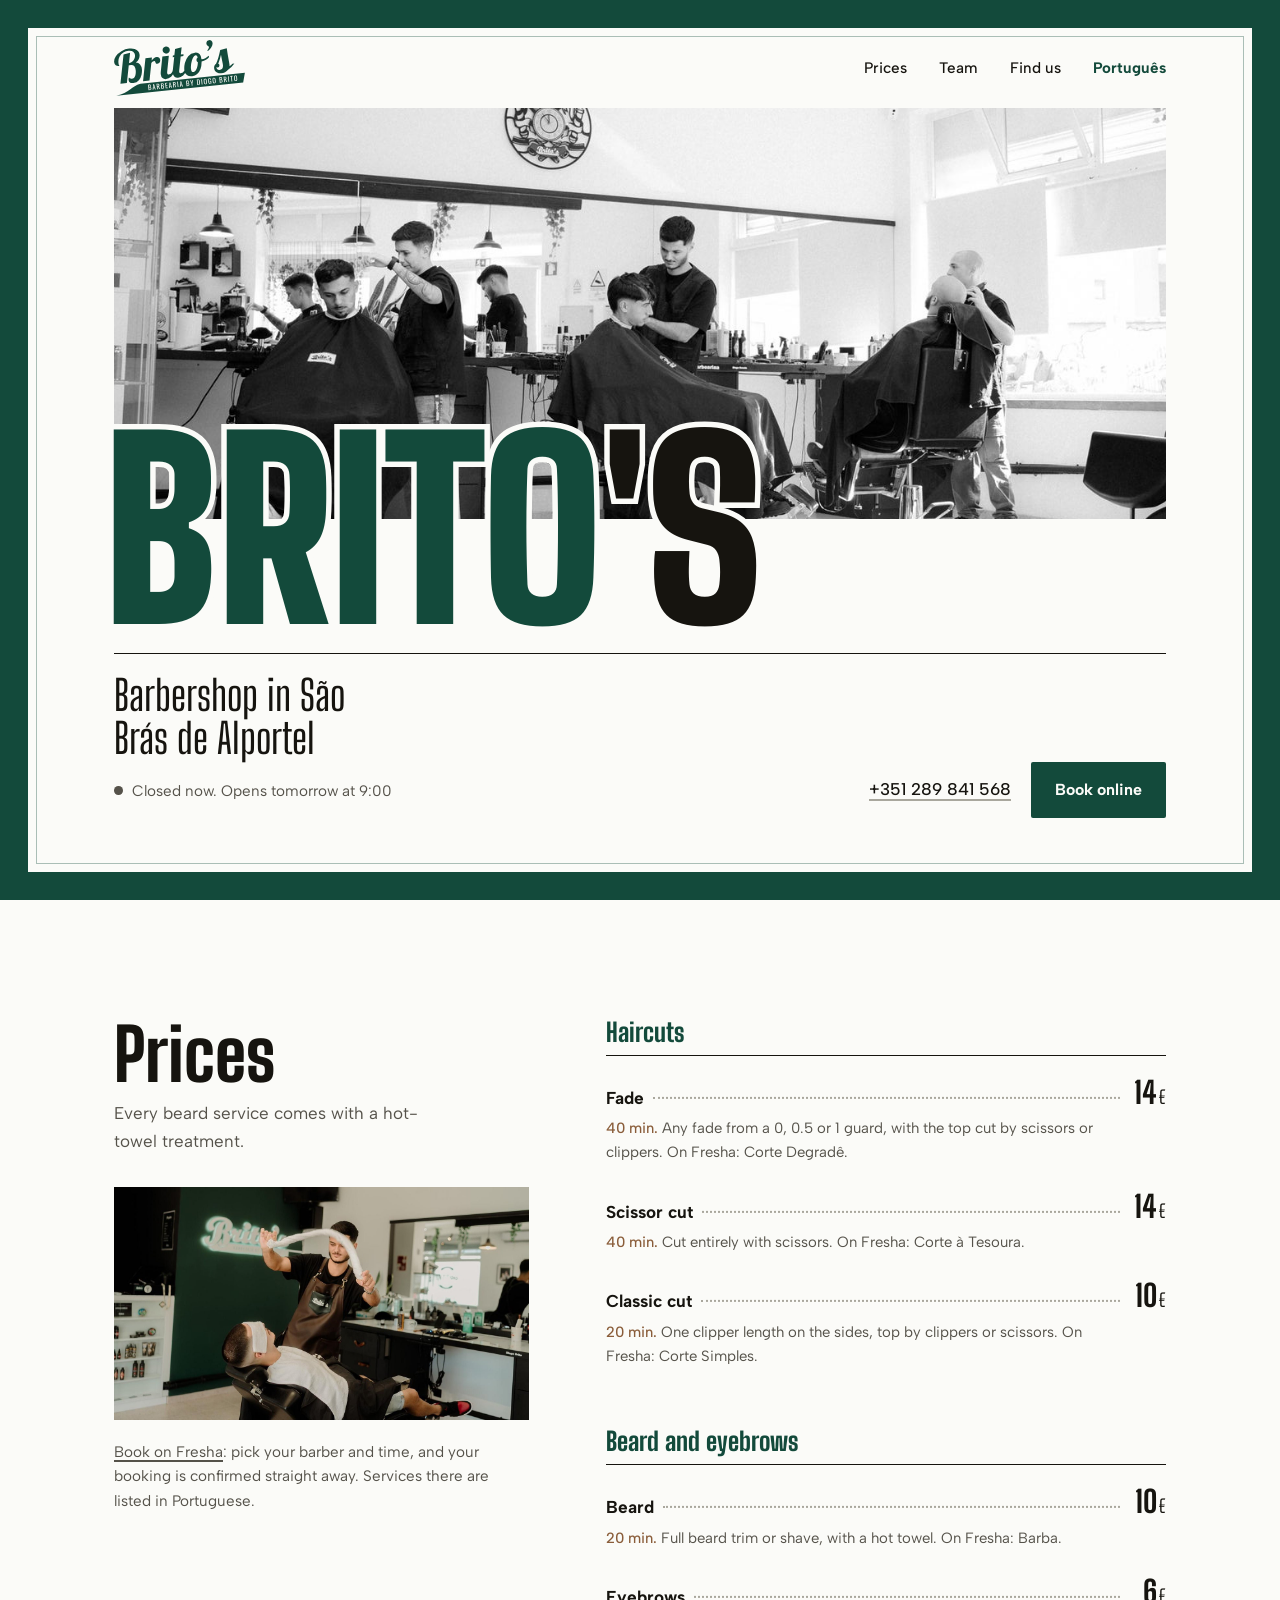
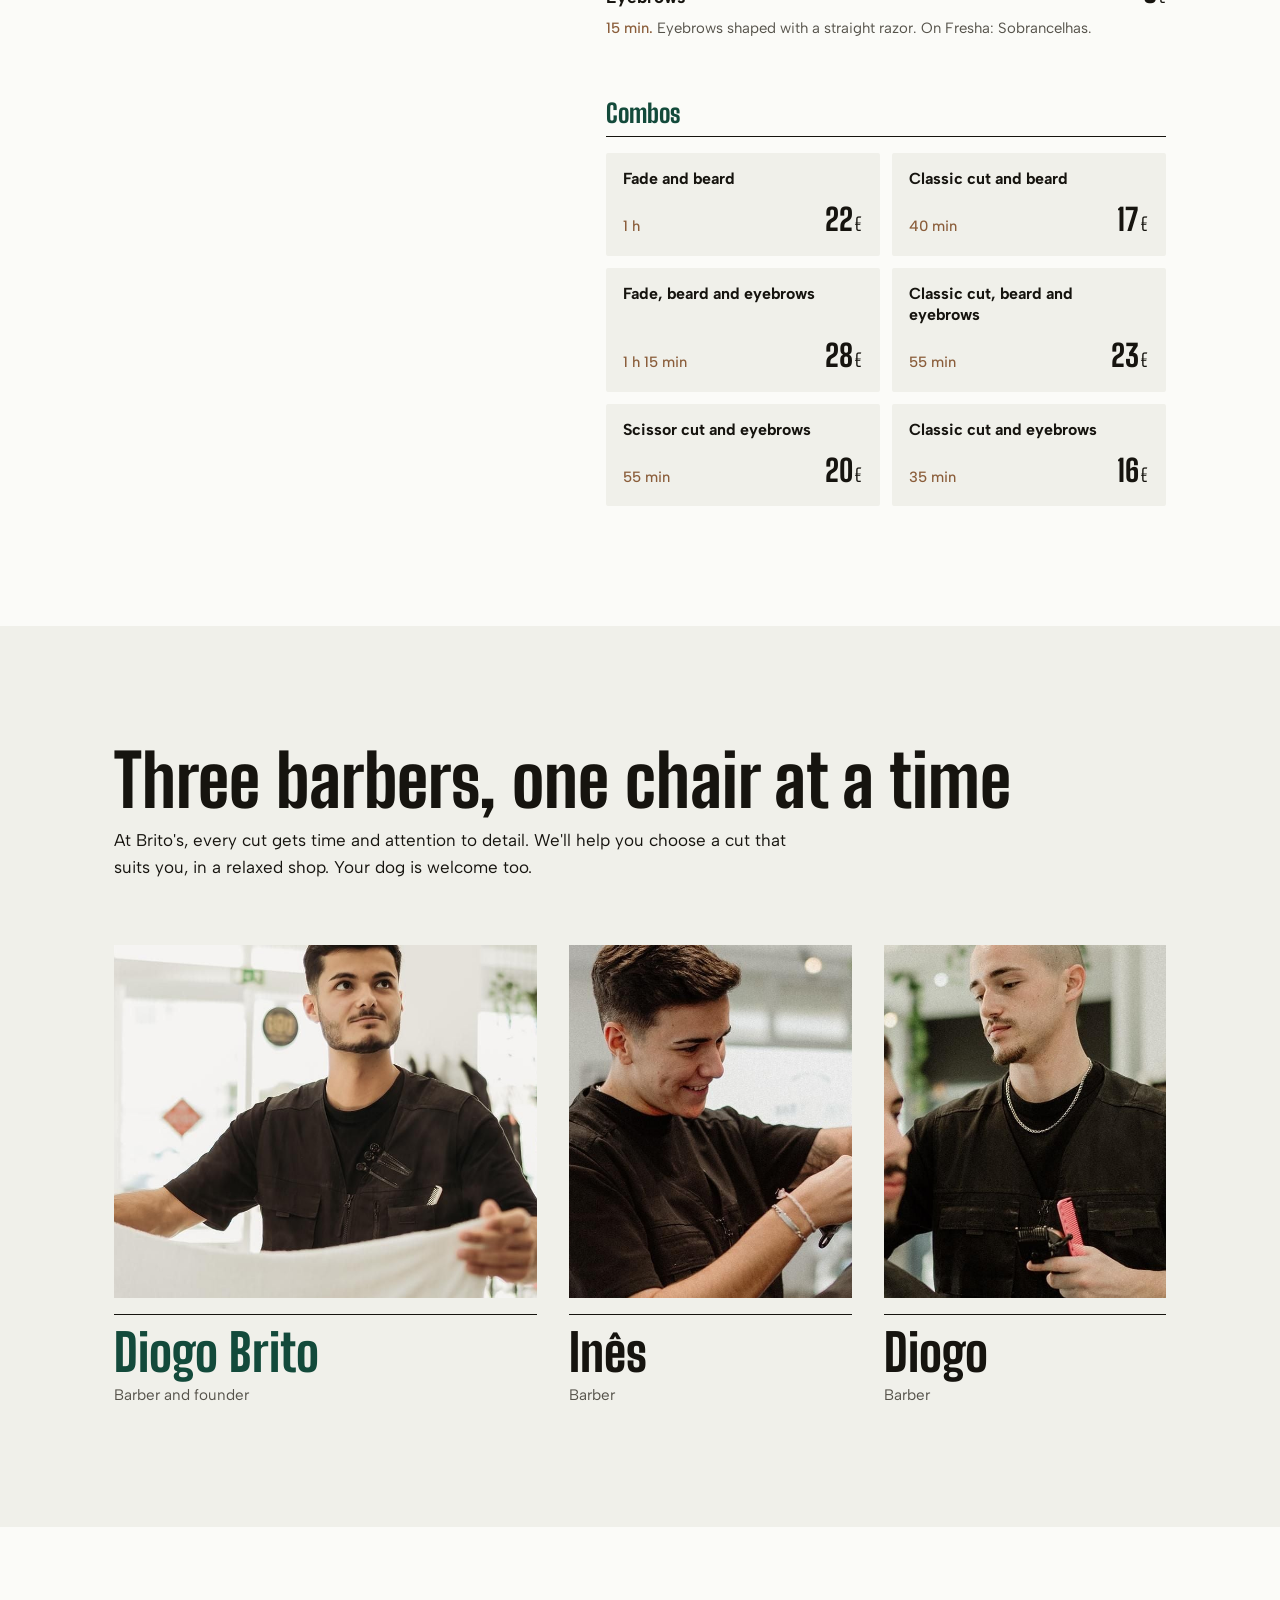
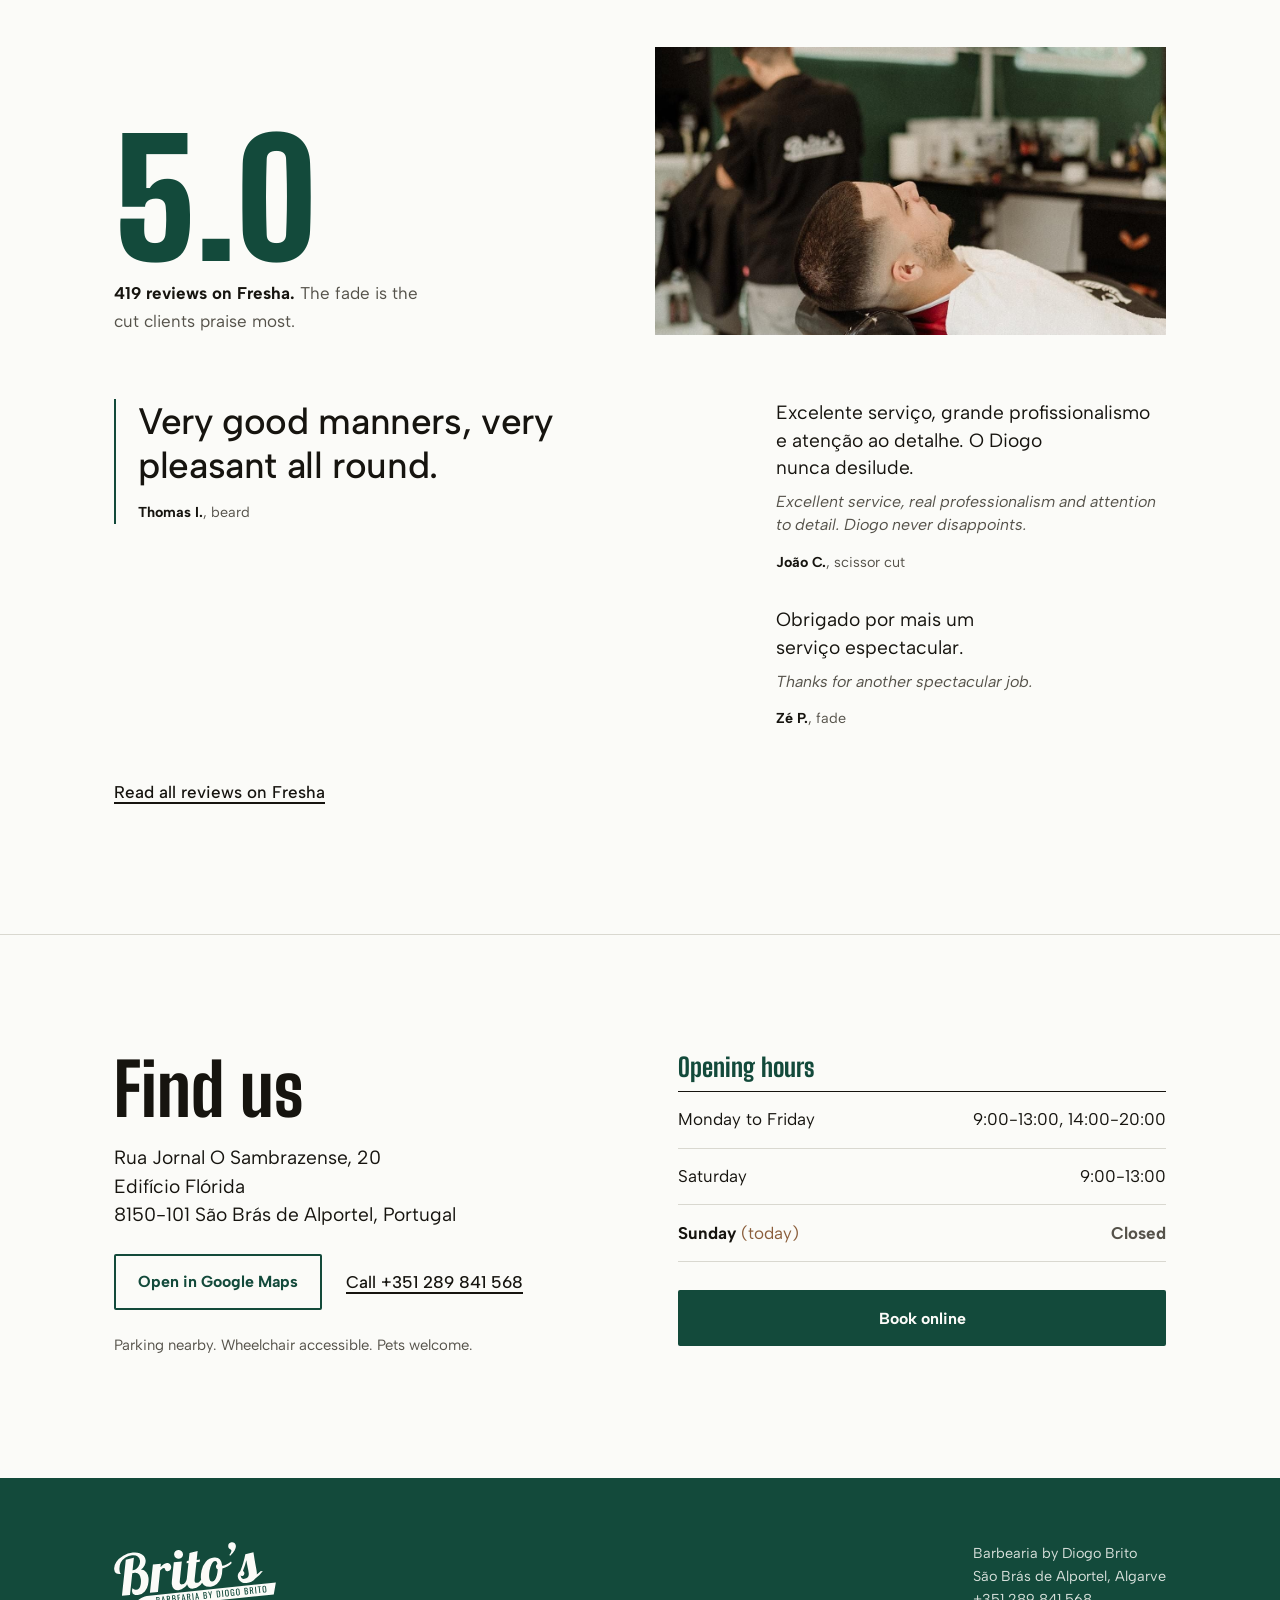
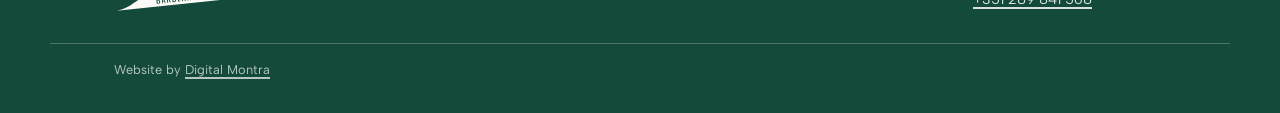
==== commit e0e578d8: "site modernizado Co-Authored-By: Claude Opus 5.5 <noreply@anthropic.com>" ====
--- a/public/en/index.html
+++ b/public/en/index.html
@@ -3,28 +3,28 @@
 <head>
 <meta charset="utf-8">
 <meta name="viewport" content="width=device-width, initial-scale=1">
-<title>Brito's Barbershop — São Brás de Alportel</title>
+<title>Brito's Barbershop - São Brás de Alportel</title>
 <meta name="description" content="Barbershop in São Brás de Alportel, Algarve. Fades, scissor cuts, hot-towel beard trims and eyebrows. Book online.">
-<meta name="theme-color" content="#134A3B">
+<meta name="theme-color" content="#134A3B" media="(prefers-color-scheme: light)">
+<meta name="theme-color" content="#1F6B54" media="(prefers-color-scheme: dark)">
 <meta property="og:type" content="website">
 <meta property="og:locale" content="en_GB">
 <meta property="og:locale:alternate" content="pt_PT">
 <meta property="og:site_name" content="Brito's Barbearia">
-<meta property="og:title" content="Brito's Barbershop — São Brás de Alportel">
+<meta property="og:title" content="Brito's Barbershop - São Brás de Alportel">
 <meta property="og:description" content="Fades, scissor cuts, hot-towel beard trims and eyebrows. Book online.">
 <link rel="icon" href="../favicon.svg" type="image/svg+xml">
 <link rel="alternate" hreflang="pt-PT" href="../">
 <link rel="alternate" hreflang="en" href="./">
-<link rel="preconnect" href="https://fonts.googleapis.com">
-<link rel="preconnect" href="https://fonts.gstatic.com" crossorigin>
-<link href="https://fonts.googleapis.com/css2?family=Albert+Sans:wght@400;500;700&family=Big+Shoulders+Display:wght@500;800;900&display=swap" rel="stylesheet">
+<link rel="preload" href="../fontes/big-shoulders-display-latin-900-normal.woff2" as="font" type="font/woff2" crossorigin>
+<link rel="preload" href="../fontes/albert-sans-latin-400-normal.woff2" as="font" type="font/woff2" crossorigin>
 <link rel="stylesheet" href="../estilo.css">
 </head>
 <body>
 
 <header class="fachada">
   <div class="topo">
-    <a class="marca" href="#"><img src="../img/logo-verde.svg" width="124" height="53" alt="Brito's, Barbearia by Diogo Brito"></a>
+    <a class="marca-link" href="#"><picture><source srcset="../img/logo-branco.svg" media="(prefers-color-scheme: dark)"><img src="../img/logo-verde.svg" width="124" height="53" alt="Brito's, Barbearia by Diogo Brito"></picture></a>
     <nav aria-label="Main">
       <a href="#precos">Prices</a>
       <a href="#equipa" class="opc">Team</a>
@@ -43,7 +43,7 @@
     <div class="sub">
       <div>
         <p class="oficio">Barbershop in São Brás de Alportel</p>
-        <p class="estado" id="estado" aria-live="polite">Mon–Fri 9:00–13:00 and 14:00–20:00. Sat 9:00–13:00.</p>
+        <p class="estado" id="estado" aria-live="polite">Mon-Fri 9:00-13:00 and 14:00-20:00. Sat 9:00-13:00.</p>
       </div>
       <div class="acoes">
         <a class="tel" href="tel:+351289841568">+351 289 841 568</a>
@@ -52,6 +52,16 @@
     </div>
   </div>
 </header>
+
+<div class="barra-fixa" id="barra-fixa">
+  <div class="wrap">
+    <a class="marca-link" href="#" tabindex="-1" aria-hidden="true"><picture><source srcset="../img/logo-branco.svg" media="(prefers-color-scheme: dark)"><img src="../img/logo-verde.svg" width="103" height="44" alt=""></picture></a>
+    <div class="acoes-fixa">
+      <a class="tel" href="tel:+351289841568">+351 289 841 568</a>
+      <a class="btn" href="https://www.fresha.com/a/britos-barbearia-sao-bras-de-alportel-sao-bras-de-alportel-rua-jornal-o-sambrazense-u63k7c5z" target="_blank" rel="noopener">Book online<span class="sr-only"> (opens in a new tab)</span></a>
+    </div>
+  </div>
+</div>
 
 <main>
   <section id="precos">
@@ -95,30 +105,14 @@
 
         <div class="grupo">
           <h3>Combos</h3>
-          <div class="servico">
-            <div class="linha"><span class="nome">Fade and beard</span><span class="pontos"></span><span class="preco">22<small>€</small></span></div>
-            <p class="det"><span class="min">1 h.</span></p>
-          </div>
-          <div class="servico">
-            <div class="linha"><span class="nome">Classic cut and beard</span><span class="pontos"></span><span class="preco">17<small>€</small></span></div>
-            <p class="det"><span class="min">40 min.</span></p>
-          </div>
-          <div class="servico">
-            <div class="linha"><span class="nome">Fade, beard and eyebrows</span><span class="pontos"></span><span class="preco">28<small>€</small></span></div>
-            <p class="det"><span class="min">1 h 15 min.</span></p>
-          </div>
-          <div class="servico">
-            <div class="linha"><span class="nome">Classic cut, beard and eyebrows</span><span class="pontos"></span><span class="preco">23<small>€</small></span></div>
-            <p class="det"><span class="min">55 min.</span></p>
-          </div>
-          <div class="servico">
-            <div class="linha"><span class="nome">Scissor cut and eyebrows</span><span class="pontos"></span><span class="preco">20<small>€</small></span></div>
-            <p class="det"><span class="min">55 min.</span></p>
-          </div>
-          <div class="servico">
-            <div class="linha"><span class="nome">Classic cut and eyebrows</span><span class="pontos"></span><span class="preco">16<small>€</small></span></div>
-            <p class="det"><span class="min">35 min.</span></p>
-          </div>
+          <ul class="combos">
+            <li><span class="nome">Fade and beard</span><span class="pe"><span class="min">1 h</span><span class="preco">22<small>€</small></span></span></li>
+            <li><span class="nome">Classic cut and beard</span><span class="pe"><span class="min">40 min</span><span class="preco">17<small>€</small></span></span></li>
+            <li><span class="nome">Fade, beard and eyebrows</span><span class="pe"><span class="min">1 h 15 min</span><span class="preco">28<small>€</small></span></span></li>
+            <li><span class="nome">Classic cut, beard and eyebrows</span><span class="pe"><span class="min">55 min</span><span class="preco">23<small>€</small></span></span></li>
+            <li><span class="nome">Scissor cut and eyebrows</span><span class="pe"><span class="min">55 min</span><span class="preco">20<small>€</small></span></span></li>
+            <li><span class="nome">Classic cut and eyebrows</span><span class="pe"><span class="min">35 min</span><span class="preco">16<small>€</small></span></span></li>
+          </ul>
         </div>
       </div>
     </div>
@@ -199,13 +193,9 @@
         <table class="horario" id="horario">
           <caption>Opening hours</caption>
           <tbody>
-            <tr data-d="1"><th scope="row">Monday</th><td>9:00–13:00, 14:00–20:00</td></tr>
-            <tr data-d="2"><th scope="row">Tuesday</th><td>9:00–13:00, 14:00–20:00</td></tr>
-            <tr data-d="3"><th scope="row">Wednesday</th><td>9:00–13:00, 14:00–20:00</td></tr>
-            <tr data-d="4"><th scope="row">Thursday</th><td>9:00–13:00, 14:00–20:00</td></tr>
-            <tr data-d="5"><th scope="row">Friday</th><td>9:00–13:00, 14:00–20:00</td></tr>
-            <tr data-d="6"><th scope="row">Saturday</th><td>9:00–13:00</td></tr>
-            <tr data-d="0"><th scope="row">Sunday</th><td class="fechado">Closed</td></tr>
+            <tr data-dias="1 2 3 4 5"><th scope="row">Monday to Friday</th><td><span class="faixa">9:00-13:00,</span> <span class="faixa">14:00-20:00</span></td></tr>
+            <tr data-dias="6"><th scope="row">Saturday</th><td>9:00-13:00</td></tr>
+            <tr data-dias="0"><th scope="row">Sunday</th><td class="fechado">Closed</td></tr>
           </tbody>
         </table>
         <a class="btn reservar-fim" href="https://www.fresha.com/a/britos-barbearia-sao-bras-de-alportel-sao-bras-de-alportel-rua-jornal-o-sambrazense-u63k7c5z" target="_blank" rel="noopener">Book online<span class="sr-only"> (opens in a new tab)</span></a>
@@ -264,12 +254,13 @@
         ? `Open now, until ${hh(open[1])}`
         : `Closed now. ${nextOpening(d, h)}`;
       document.querySelectorAll("#horario tr").forEach(tr =>
-        tr.classList.toggle("hoje", +tr.dataset.d === d));
+        tr.classList.toggle("hoje", tr.dataset.dias.split(" ").includes(String(d))));
     }
 
     update();
     setInterval(update, 60000);
   })();
 </script>
+<script src="../barra-fixa.js" defer></script>
 </body>
 </html>
--- a/public/estilo.css
+++ b/public/estilo.css
@@ -1,10 +1,28 @@
+/* ---------- Fontes (self-hosted, OFL) ---------- */
+@font-face { font-family: "Albert Sans"; font-style: normal; font-weight: 400; font-display: swap; src: url("fontes/albert-sans-latin-400-normal.woff2") format("woff2"); }
+@font-face { font-family: "Albert Sans"; font-style: italic; font-weight: 400; font-display: swap; src: url("fontes/albert-sans-latin-400-italic.woff2") format("woff2"); }
+@font-face { font-family: "Albert Sans"; font-style: normal; font-weight: 500; font-display: swap; src: url("fontes/albert-sans-latin-500-normal.woff2") format("woff2"); }
+@font-face { font-family: "Albert Sans"; font-style: normal; font-weight: 700; font-display: swap; src: url("fontes/albert-sans-latin-700-normal.woff2") format("woff2"); }
+@font-face { font-family: "Big Shoulders Display"; font-style: normal; font-weight: 500; font-display: swap; src: url("fontes/big-shoulders-display-latin-500-normal.woff2") format("woff2"); }
+@font-face { font-family: "Big Shoulders Display"; font-style: normal; font-weight: 800; font-display: swap; src: url("fontes/big-shoulders-display-latin-800-normal.woff2") format("woff2"); }
+@font-face { font-family: "Big Shoulders Display"; font-style: normal; font-weight: 900; font-display: swap; src: url("fontes/big-shoulders-display-latin-900-normal.woff2") format("woff2"); }
+
+/* ---------- Tokens ----------
+   Light: the whitewashed façade. Dark: the shop's bottle-green wall at night.
+   --marca is the painted band (frame, buttons); --marca-texto is the brand
+   green when it has to be read as text on the page background. */
 :root {
-  --cal: #FBFBF8;
-  --cal-sombra: #F0F0EA;
-  --barra: #134A3B;
-  --barra-escura: #0C3529;
-  --tinta: #16140F;
-  --tinta-suave: #55524A;
+  color-scheme: light dark;
+
+  --fundo: #FBFBF8;
+  --fundo-alt: #F0F0EA;
+  --texto: #16140F;
+  --texto-suave: #55524A;
+  --marca: #134A3B;
+  --marca-forte: #0C3529;
+  --marca-texto: #134A3B;
+  --sobre-marca: #FBFBF8;
+  --rodape: #134A3B;
   --cortica: #8A5D3A;
   --linha: #D9D8D0;
   --linha-forte: #A9A79D;
@@ -16,13 +34,31 @@
   --barra-w: clamp(14px, 2.4vw, 28px);
   --gutter: clamp(16px, 5vw, 64px);
   --max: 1180px;
+  --ease: cubic-bezier(.16, 1, .3, 1);
+}
+@media (prefers-color-scheme: dark) {
+  :root {
+    --fundo: #0E1613;
+    --fundo-alt: #15201C;
+    --texto: #ECEEE9;
+    --texto-suave: #A7B0AA;
+    --marca: #1F6B54;
+    --marca-forte: #27806A;
+    --marca-texto: #86C9AE;
+    --sobre-marca: #FBFBF8;
+    --rodape: #123F32;
+    --cortica: #D6A57E;
+    --linha: #26332E;
+    --linha-forte: #4B5A53;
+    --ok: #74CF8C;
+  }
 }
 
 *, *::before, *::after { box-sizing: border-box; }
 body {
   margin: 0;
-  background: var(--cal);
-  color: var(--tinta);
+  background: var(--fundo);
+  color: var(--texto);
   font: 400 1.0625rem/1.6 var(--text);
   -webkit-font-smoothing: antialiased;
 }
@@ -31,15 +67,16 @@
   text-underline-offset: .22em;
   text-decoration-thickness: 1.5px;
 }
-::selection { background: var(--barra); color: var(--cal); }
+::selection { background: var(--marca); color: var(--sobre-marca); }
 html {
-  caret-color: var(--barra);
-  scrollbar-color: var(--linha-forte) var(--cal);
+  caret-color: var(--marca-texto);
+  scrollbar-color: var(--linha-forte) var(--fundo);
+  scroll-padding-top: 5.5rem;
 }
 h1, h2, h3, .oficio { text-wrap: balance; }
 p, blockquote { text-wrap: pretty; }
 :focus-visible { outline: 3px solid var(--cortica); outline-offset: 3px; border-radius: 2px; }
-.rodape :focus-visible { outline-color: var(--cal); }
+.rodape :focus-visible { outline-color: var(--sobre-marca); }
 @media (prefers-reduced-motion: no-preference) {
   html { scroll-behavior: smooth; }
 }
@@ -52,15 +89,15 @@
   min-height: 100svh;
   display: flex;
   flex-direction: column;
-  border: var(--barra-w) solid var(--barra);
-  background: var(--cal);
+  border: var(--barra-w) solid var(--marca);
+  background: var(--fundo);
 }
 /* fine inner line, like the pencil edge of a painted band */
 .fachada::after {
   content: "";
   position: absolute;
   inset: 8px;
-  border: 1.5px solid var(--barra);
+  border: 1.5px solid var(--marca);
   pointer-events: none;
   opacity: .35;
 }
@@ -79,13 +116,13 @@
   position: relative;
   z-index: 1;
 }
-.topo .marca {
+.marca-link {
   display: inline-flex;
   align-items: center;
   min-height: 44px;
   text-decoration: none;
 }
-.topo .marca img { display: block; width: auto; height: clamp(44px, 6vw, 56px); }
+.marca-link img { display: block; width: auto; height: clamp(44px, 6vw, 56px); }
 .topo nav { display: flex; gap: clamp(.9rem, 3vw, 2rem); }
 .topo nav a {
   white-space: nowrap;
@@ -100,7 +137,7 @@
   transition: text-decoration-color .15s;
 }
 .topo nav a:hover { text-decoration-color: currentColor; }
-.topo nav a.idioma { color: var(--barra); font-weight: 700; }
+.topo nav a.idioma { color: var(--marca-texto); font-weight: 700; }
 
 /* the shop window: the real interior seen through the painted frame */
 .vitrine {
@@ -111,7 +148,7 @@
   max-width: calc(var(--max) - 2 * var(--gutter));
   margin-inline: auto;
   overflow: hidden;
-  background: var(--cal-sombra);
+  background: var(--fundo-alt);
 }
 .vitrine img {
   position: absolute;
@@ -131,14 +168,14 @@
 .letreiro h1 {
   margin: -.34em 0 0;
   font: 900 clamp(5rem, 19vw, 16rem)/.78 var(--sign);
-  -webkit-text-stroke: .045em var(--cal);
+  -webkit-text-stroke: .045em var(--fundo);
   paint-order: stroke fill;
   letter-spacing: -.01em;
   text-transform: uppercase;
-  color: var(--barra);
+  color: var(--marca-texto);
   margin-left: -.04em;
 }
-.letreiro h1 .aps { color: var(--tinta); }
+.letreiro h1 .aps { color: var(--texto); }
 .letreiro .sub {
   display: grid;
   grid-template-columns: 1fr auto;
@@ -146,7 +183,7 @@
   gap: 1.5rem 3rem;
   margin-top: clamp(1.25rem, 3vh, 2rem);
   padding-top: 1.25rem;
-  border-top: 1.5px solid var(--tinta);
+  border-top: 1.5px solid var(--texto);
 }
 .letreiro .oficio {
   margin: 0;
@@ -158,25 +195,27 @@
 .btn {
   display: inline-flex;
   align-items: center;
+  justify-content: center;
   gap: .6rem;
   padding: .95rem 1.5rem;
-  background: var(--barra);
-  color: var(--cal);
+  background: var(--marca);
+  color: var(--sobre-marca);
   text-decoration: none;
   font-weight: 700;
   font-size: 1rem;
+  white-space: nowrap;
   border-radius: 2px;
   transition: background-color .15s, color .15s, transform .1s;
 }
-.btn:hover { background: var(--barra-escura); }
+.btn:hover { background: var(--marca-forte); }
 .btn:active { transform: translateY(1px); }
 .btn-sec {
   background: transparent;
-  color: var(--barra);
-  box-shadow: inset 0 0 0 2px var(--barra);
-}
-.btn-sec:hover { background: var(--barra); color: var(--cal); }
-.btn-sec:active { background: var(--barra-escura); }
+  color: var(--marca-texto);
+  box-shadow: inset 0 0 0 2px var(--marca-texto);
+}
+.btn-sec:hover { background: var(--marca); color: var(--sobre-marca); box-shadow: inset 0 0 0 2px var(--marca); }
+.btn-sec:active { background: var(--marca-forte); }
 .tel {
   display: inline-flex;
   align-items: center;
@@ -186,21 +225,54 @@
 }
 .tel:hover { text-decoration-color: currentColor; }
 
+/* Live open/closed state: the dot carries real meaning, so it stays */
 .estado {
   display: inline-flex;
   align-items: center;
   gap: .55rem;
   margin-top: 1.1rem;
   font-size: .95rem;
-  color: var(--tinta-suave);
+  color: var(--texto-suave);
 }
 .estado::before {
   content: "";
   width: .55rem; height: .55rem; border-radius: 50%;
-  background: var(--tinta-suave);
+  background: var(--texto-suave);
 }
 .estado.aberto { color: var(--ok); }
 .estado.aberto::before { background: var(--ok); }
+
+/* ---------- Barra fixa de marcação ----------
+   Appears once the hero's own booking button has scrolled away, and steps
+   aside when the closing booking button is on screen. */
+.barra-fixa {
+  position: fixed;
+  inset: 0 0 auto;
+  z-index: 10;
+  background: var(--fundo);
+  border-bottom: 1px solid var(--linha);
+  transform: translateY(-100%);
+  visibility: hidden;
+  transition: transform .35s var(--ease), visibility 0s linear .35s;
+}
+.barra-fixa.visivel {
+  transform: none;
+  visibility: visible;
+  transition: transform .35s var(--ease), visibility 0s;
+}
+.barra-fixa .wrap {
+  display: flex;
+  align-items: center;
+  justify-content: space-between;
+  gap: 1rem;
+  padding-block: .5rem;
+}
+.barra-fixa .marca-link img { height: 44px; }
+.barra-fixa .acoes-fixa { display: flex; align-items: center; gap: 1.25rem; }
+.barra-fixa .btn { padding: .7rem 1.25rem; }
+@media (prefers-reduced-motion: reduce) {
+  .barra-fixa, .barra-fixa.visivel { transition: none; }
+}
 
 /* ---------- Secções ---------- */
 section { padding: clamp(4rem, 10vw, 7.5rem) 0; }
@@ -208,7 +280,7 @@
   font: 800 clamp(2.6rem, 6vw, 4.5rem)/.95 var(--sign);
   margin: 0 0 .75rem;
 }
-.intro { margin: 0; max-width: 52ch; color: var(--tinta-suave); }
+.intro { margin: 0; max-width: 52ch; color: var(--texto-suave); }
 
 /* ---------- Tabela de preços ---------- */
 .tabela-grid {
@@ -217,51 +289,74 @@
   gap: clamp(2rem, 6vw, 6rem);
   align-items: start;
 }
-.tabela-grid .cabeca { position: sticky; top: 2rem; }
+.tabela-grid .cabeca { position: sticky; top: 5.5rem; }
 .nota {
   margin-top: 1.25rem;
   font-size: .95rem;
-  color: var(--tinta-suave);
+  color: var(--texto-suave);
   max-width: 40ch;
 }
 .grupo + .grupo { margin-top: 3rem; }
 .grupo h3 {
   font: 800 1.6rem/1 var(--sign);
-  color: var(--barra);
+  color: var(--marca-texto);
   margin: 0 0 .5rem;
   padding-bottom: .6rem;
-  border-bottom: 1.5px solid var(--tinta);
-}
-.servico { padding: 1rem 0; border-bottom: 1px solid var(--linha); }
+  border-bottom: 1.5px solid var(--texto);
+}
+/* One rule under each group heading; the dotted leaders carry each row */
+.servico { padding: .8rem 0; }
 .servico .linha {
   display: flex;
   align-items: baseline;
   gap: .6rem;
 }
-.servico .nome { font-weight: 700; font-size: 1.08rem; }
+.nome { font-weight: 700; font-size: 1.08rem; }
 .servico .pontos {
   flex: 1;
   min-width: 1.5rem;
   border-bottom: 2px dotted var(--linha-forte);
   transform: translateY(-.3em);
 }
-.servico .preco {
+.preco {
   font: 800 1.9rem/1 var(--sign);
   font-variant-numeric: tabular-nums;
   min-width: 2.6ch;
   text-align: right;
 }
-.servico .preco small { font-size: .6em; font-weight: 500; margin-left: .08em; }
+.preco small { font-size: .6em; font-weight: 500; margin-left: .08em; }
 .servico .det {
   margin: .3rem 0 0;
   font-size: .93rem;
-  color: var(--tinta-suave);
+  color: var(--texto-suave);
   max-width: 56ch;
 }
-.servico .det .min { color: var(--cortica); font-weight: 500; }
+.min { color: var(--cortica); font-weight: 500; }
+
+/* Combos: a different object from single services, so a different shape */
+.combos {
+  list-style: none;
+  margin: 1rem 0 0;
+  padding: 0;
+  display: grid;
+  grid-template-columns: repeat(2, minmax(0, 1fr));
+  gap: .75rem;
+}
+.combos li {
+  display: flex;
+  flex-direction: column;
+  justify-content: space-between;
+  gap: .9rem;
+  padding: 1rem 1.1rem 1.05rem;
+  background: var(--fundo-alt);
+  border-radius: 2px;
+}
+.combos .nome { font-size: 1rem; line-height: 1.3; }
+.combos .pe { display: flex; align-items: baseline; justify-content: space-between; gap: .5rem; }
+.combos .min { font-size: .93rem; }
 
 /* ---------- Equipa ---------- */
-.equipa { background: var(--cal-sombra); }
+.equipa { background: var(--fundo-alt); }
 .sobre p { max-width: 62ch; margin: 0; }
 .barbeiros {
   list-style: none;
@@ -277,7 +372,7 @@
   height: auto;
   aspect-ratio: 4 / 5;
   object-fit: cover;
-  background: var(--cal);
+  background: var(--fundo);
   margin-bottom: 1rem;
 }
 .barbeiros .fundador img { aspect-ratio: 6 / 5; object-position: 58% 30%; }
@@ -286,10 +381,10 @@
 .barbeiros .n {
   font: 800 clamp(2rem, 4vw, 3.2rem)/1 var(--sign);
   padding-top: .75rem;
-  border-top: 1.5px solid var(--tinta);
-}
-.barbeiros .fundador .n { color: var(--barra); }
-.barbeiros .f { color: var(--tinta-suave); font-size: .95rem; margin-top: .3rem; }
+  border-top: 1.5px solid var(--texto);
+}
+.barbeiros .fundador .n { color: var(--marca-texto); }
+.barbeiros .f { color: var(--texto-suave); font-size: .95rem; margin-top: .3rem; }
 
 /* ---------- Fotografias ---------- */
 .foto {
@@ -298,7 +393,7 @@
   height: auto;
   aspect-ratio: 16 / 9;
   object-fit: cover;
-  background: var(--cal-sombra);
+  background: var(--fundo-alt);
 }
 .cabeca .foto { margin-top: 2rem; }
 
@@ -318,30 +413,41 @@
 }
 .nota-grande .valor {
   font: 900 clamp(5rem, 14vw, 10rem)/.8 var(--sign);
-  color: var(--barra);
-}
-.nota-grande p { margin: 0; max-width: 30ch; color: var(--tinta-suave); }
-.nota-grande strong { color: var(--tinta); }
+  color: var(--marca-texto);
+}
+.nota-grande p { margin: 0; max-width: 30ch; color: var(--texto-suave); }
+.nota-grande strong { color: var(--texto); }
+/* One featured review, two supporting ones beside it */
 .citacoes {
   display: grid;
-  grid-template-columns: repeat(3, minmax(0, 1fr));
-  gap: 2rem clamp(1.5rem, 4vw, 3.5rem);
+  grid-template-columns: minmax(0, 1.5fr) minmax(0, 1fr);
+  gap: 2rem clamp(2rem, 6vw, 5rem);
   margin: 0; padding: 0; list-style: none;
 }
+.citacoes li:first-child { grid-row: span 2; }
 .citacoes blockquote { margin: 0; }
 .citacoes p {
   margin: 0 0 .9rem;
   font-size: 1.2rem;
   line-height: 1.45;
 }
+.citacoes li:first-child p:first-child {
+  font: 500 clamp(1.6rem, 3vw, 2.3rem)/1.2 var(--text);
+  letter-spacing: -.01em;
+  max-width: 24ch;
+}
+.citacoes li:first-child blockquote {
+  padding-left: clamp(1rem, 2vw, 1.5rem);
+  box-shadow: inset 2px 0 0 var(--marca-texto);
+}
 .citacoes .traducao {
   margin-top: -.4rem;
   font-size: 1rem;
   font-style: italic;
-  color: var(--tinta-suave);
-}
-.citacoes footer { font-size: .9rem; color: var(--tinta-suave); }
-.citacoes footer b { color: var(--tinta); font-weight: 700; }
+  color: var(--texto-suave);
+}
+.citacoes footer { font-size: .9rem; color: var(--texto-suave); }
+.citacoes footer b { color: var(--texto); font-weight: 700; }
 .mais { margin: 2.5rem 0 0; }
 .mais a { display: inline-flex; align-items: center; min-height: 44px; font-weight: 500; }
 
@@ -361,24 +467,25 @@
   font-weight: 500;
 }
 .horario { width: 100%; border-collapse: collapse; font-variant-numeric: tabular-nums; }
-.horario caption { text-align: left; font: 800 1.6rem/1 var(--sign); color: var(--barra); padding-bottom: .6rem; border-bottom: 1.5px solid var(--tinta); }
-.horario th, .horario td { padding: .7rem 0; border-bottom: 1px solid var(--linha); text-align: left; font-weight: 400; }
+.horario caption { text-align: left; font: 800 1.6rem/1 var(--sign); color: var(--marca-texto); padding-bottom: .6rem; border-bottom: 1.5px solid var(--texto); }
+.horario th, .horario td { padding: .9rem 0; border-bottom: 1px solid var(--linha); text-align: left; font-weight: 400; vertical-align: top; }
 .horario td { text-align: right; }
+/* Time ranges never split; a narrow row breaks between them */
+.faixa { white-space: nowrap; }
 .horario tr.hoje th, .horario tr.hoje td { font-weight: 700; }
 .horario tr.hoje th::after { content: " (hoje)"; font-weight: 400; color: var(--cortica); }
 :lang(en) .horario tr.hoje th::after { content: " (today)"; }
-.fechado { color: var(--tinta-suave); }
+.fechado { color: var(--texto-suave); }
 .reservar-fim {
   width: 100%;
-  justify-content: center;
   margin-top: 1.75rem;
 }
-.extras { margin: 1.5rem 0 0; font-size: .93rem; color: var(--tinta-suave); }
+.extras { margin: 1.5rem 0 0; font-size: .93rem; color: var(--texto-suave); }
 
 /* ---------- Rodapé: a barra de baixo ---------- */
 .rodape {
-  background: var(--barra);
-  color: var(--cal);
+  background: var(--rodape);
+  color: var(--sobre-marca);
   padding: clamp(2.5rem, 6vw, 4rem) 0 2rem;
 }
 .rodape .wrap { display: flex; flex-wrap: wrap; justify-content: space-between; align-items: flex-end; gap: 1.5rem; }
@@ -386,18 +493,18 @@
 .rodape { --rodape-fs: .9rem; --rodape-lh: 1.6; }
 .rodape .marca { display: block; width: auto; height: calc(3 * var(--rodape-fs) * var(--rodape-lh)); }
 .rodape p { margin: 0; font-size: var(--rodape-fs); line-height: var(--rodape-lh); opacity: .85; }
-.rodape a { color: var(--cal); }
+.rodape a { color: var(--sobre-marca); }
 .rodape .credito {
   margin-top: 2rem;
   padding-top: 1rem;
-  border-top: 1px solid rgba(251, 251, 248, .25);
+  border-top: 1px solid color-mix(in srgb, var(--sobre-marca) 25%, transparent);
 }
 .rodape .credito p { font-size: .8rem; opacity: .7; }
 
 /* ---------- Entrada: a barra é pintada ---------- */
 @media (prefers-reduced-motion: no-preference) {
   .fachada { animation: pintar .9s cubic-bezier(.6,0,.2,1) both; }
-  @keyframes pintar { from { border-color: var(--cal); } to { border-color: var(--barra); } }
+  @keyframes pintar { from { border-color: var(--fundo); } to { border-color: var(--marca); } }
 }
 
 /* ---------- Responsivo ---------- */
@@ -405,16 +512,29 @@
   .tabela-grid, .visitar-grid { grid-template-columns: 1fr; }
   .tabela-grid .cabeca { position: static; }
   .citacoes, .opinioes-topo { grid-template-columns: 1fr; }
+  .citacoes li:first-child { grid-row: auto; }
   .barbeiros { grid-template-columns: 1fr 1fr; }
   .barbeiros .fundador { grid-column: 1 / -1; }
   .barbeiros .fundador img { aspect-ratio: 4 / 3; }
   .letreiro .sub { grid-template-columns: 1fr; }
   .acoes { justify-content: flex-start; }
+
+  /* On phones the booking bar sits at the bottom, under the thumb */
+  html { scroll-padding-top: 1rem; }
+  .barra-fixa {
+    inset: auto 0 0;
+    border-bottom: 0;
+    border-top: 1px solid var(--linha);
+    transform: translateY(100%);
+  }
+  .barra-fixa .marca-link, .barra-fixa .tel { display: none; }
+  .barra-fixa .acoes-fixa { flex: 1; }
+  .barra-fixa .btn { flex: 1; padding: .85rem 1rem; }
 }
 @media (max-width: 520px) {
   .topo nav a.opc { display: none; }
   .fachada::after { inset: 5px; }
-  .btn { width: 100%; justify-content: center; }
+  .acoes .btn, .links-visita .btn { width: 100%; }
 }
 @media (max-width: 420px) {
   .topo nav a.opc-xs { display: none; }
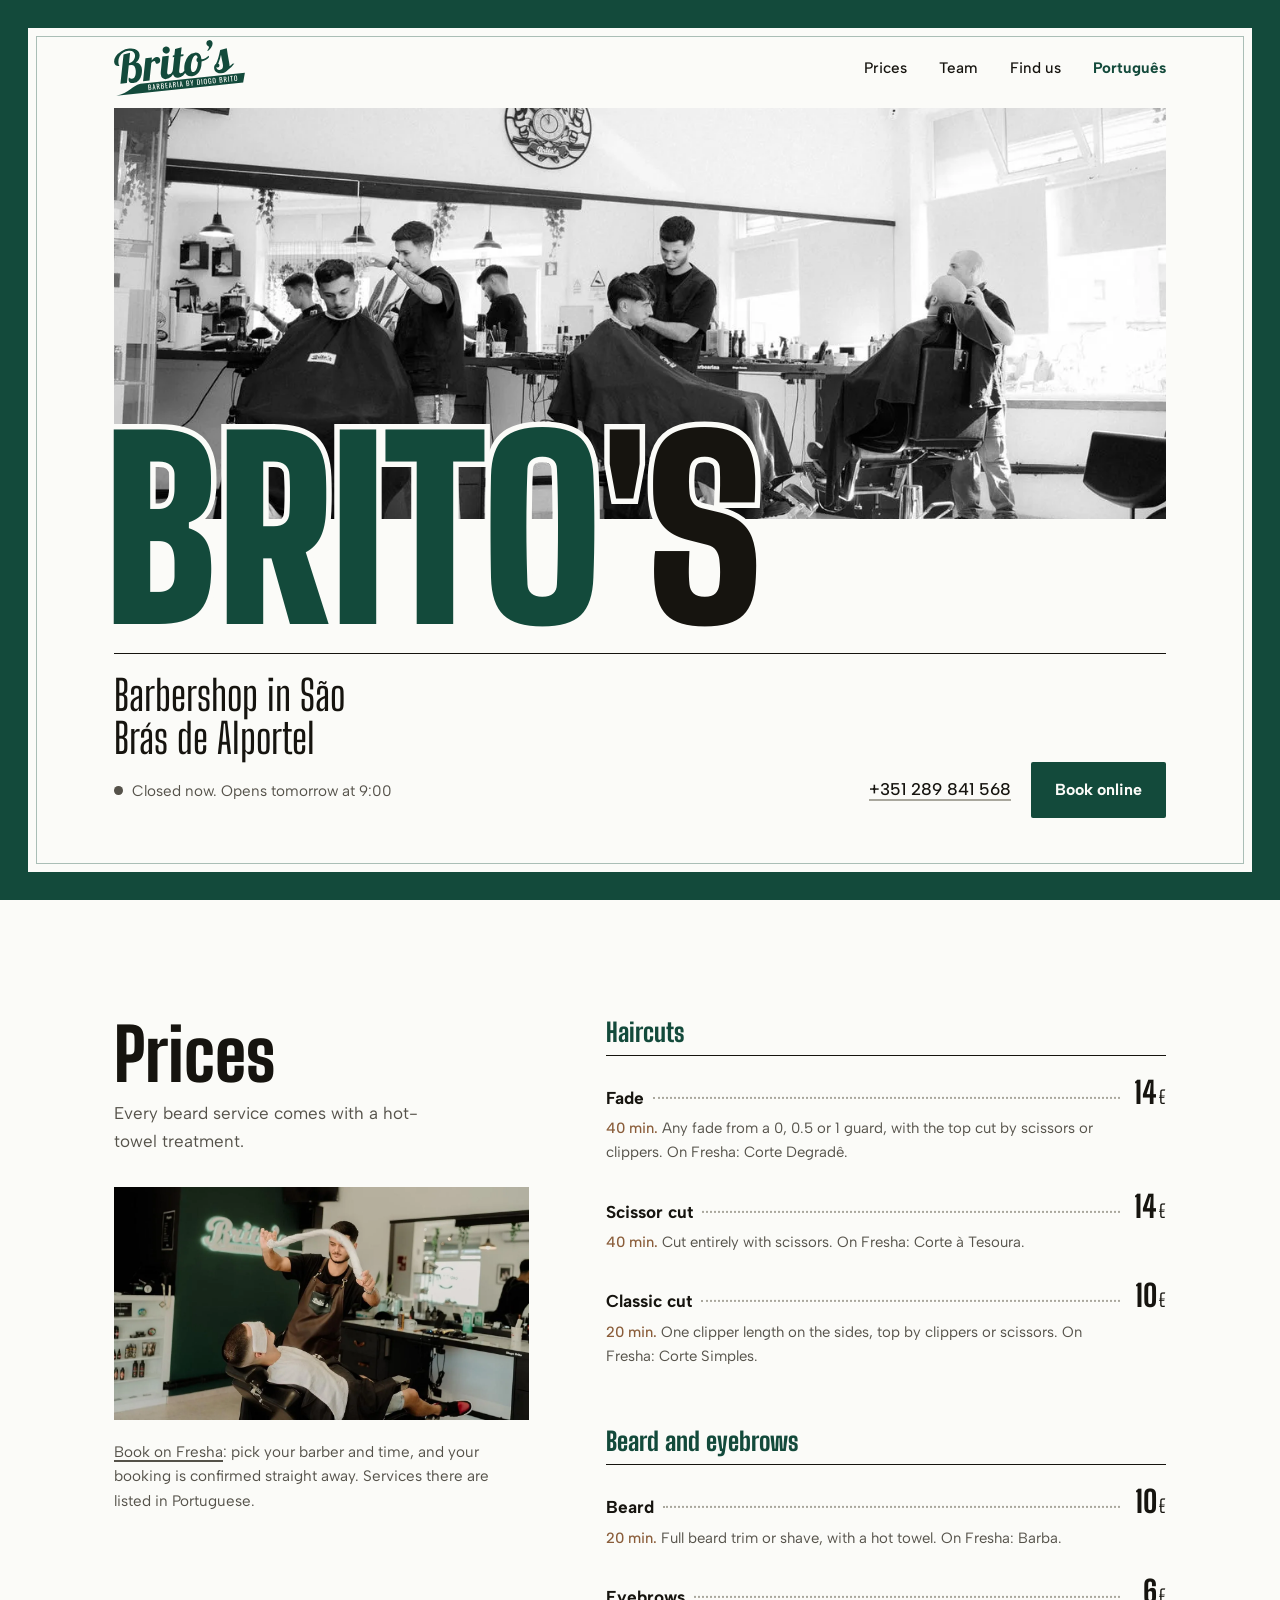
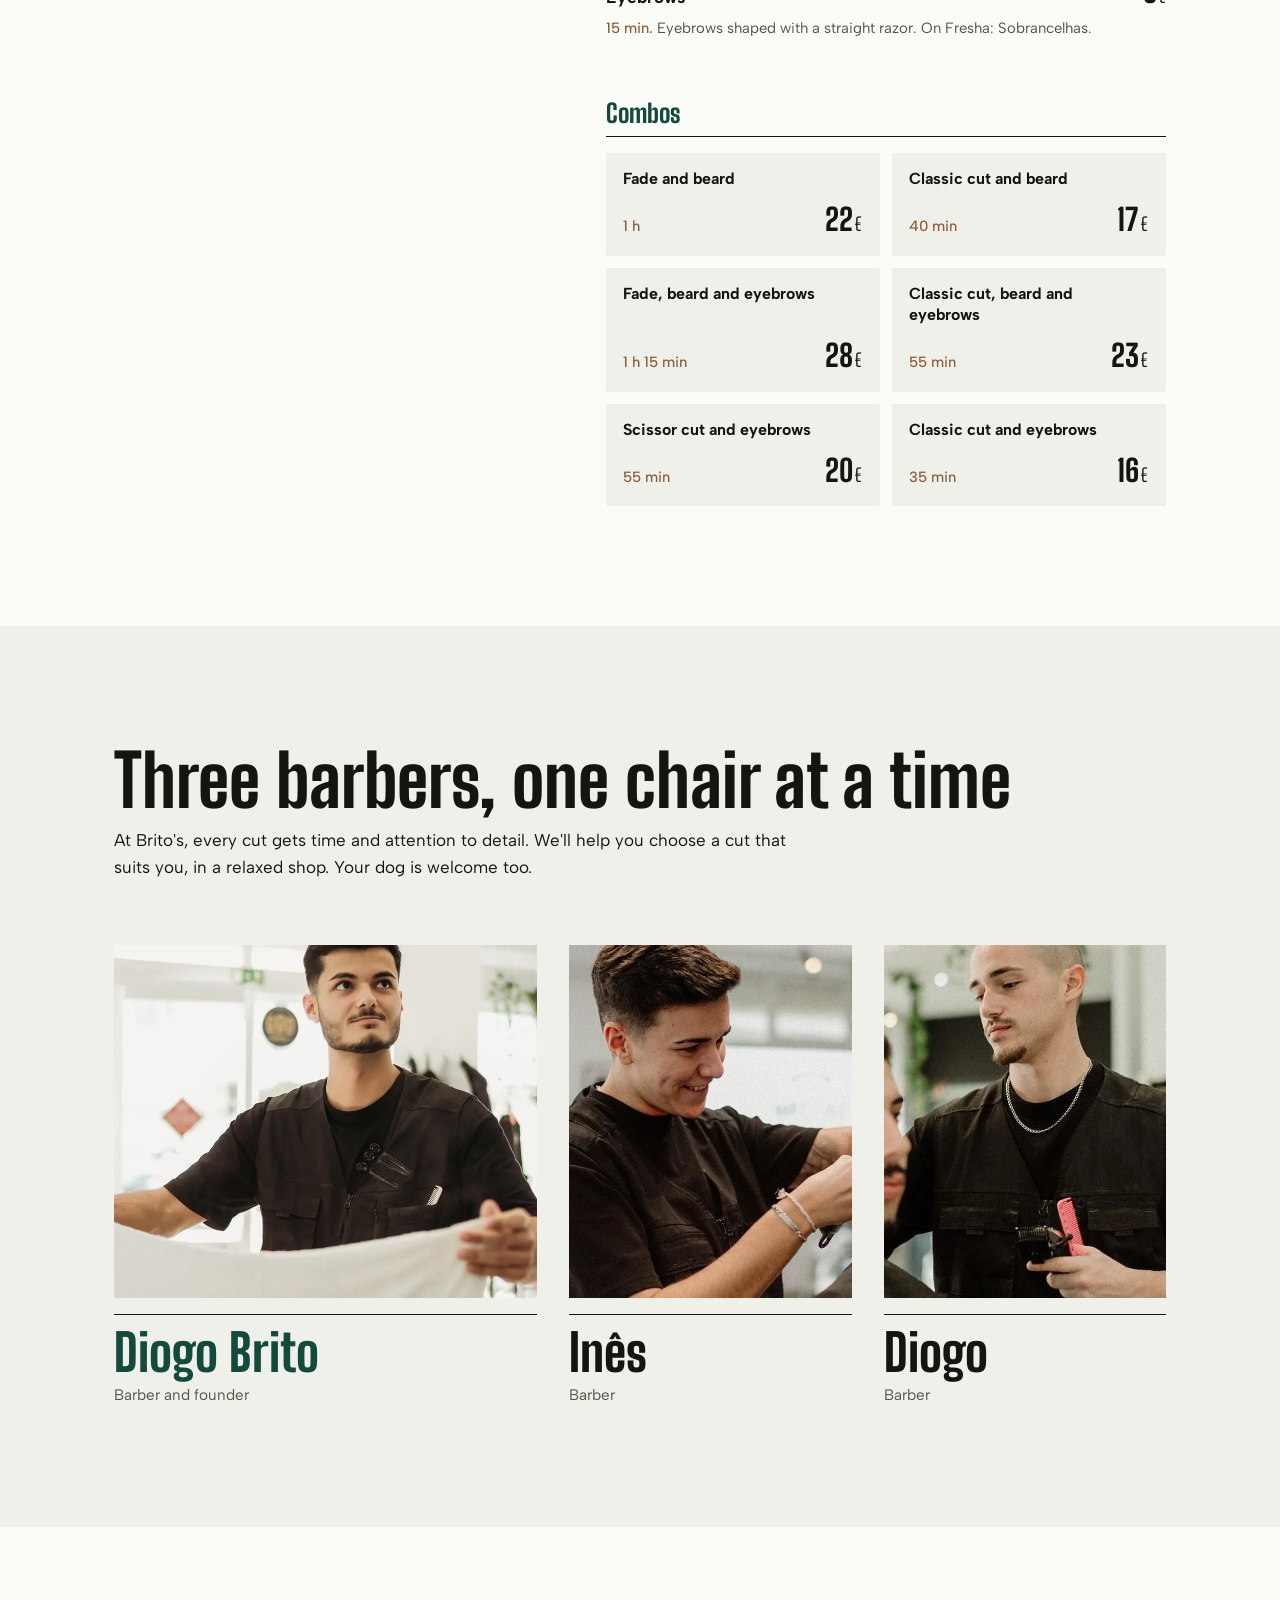
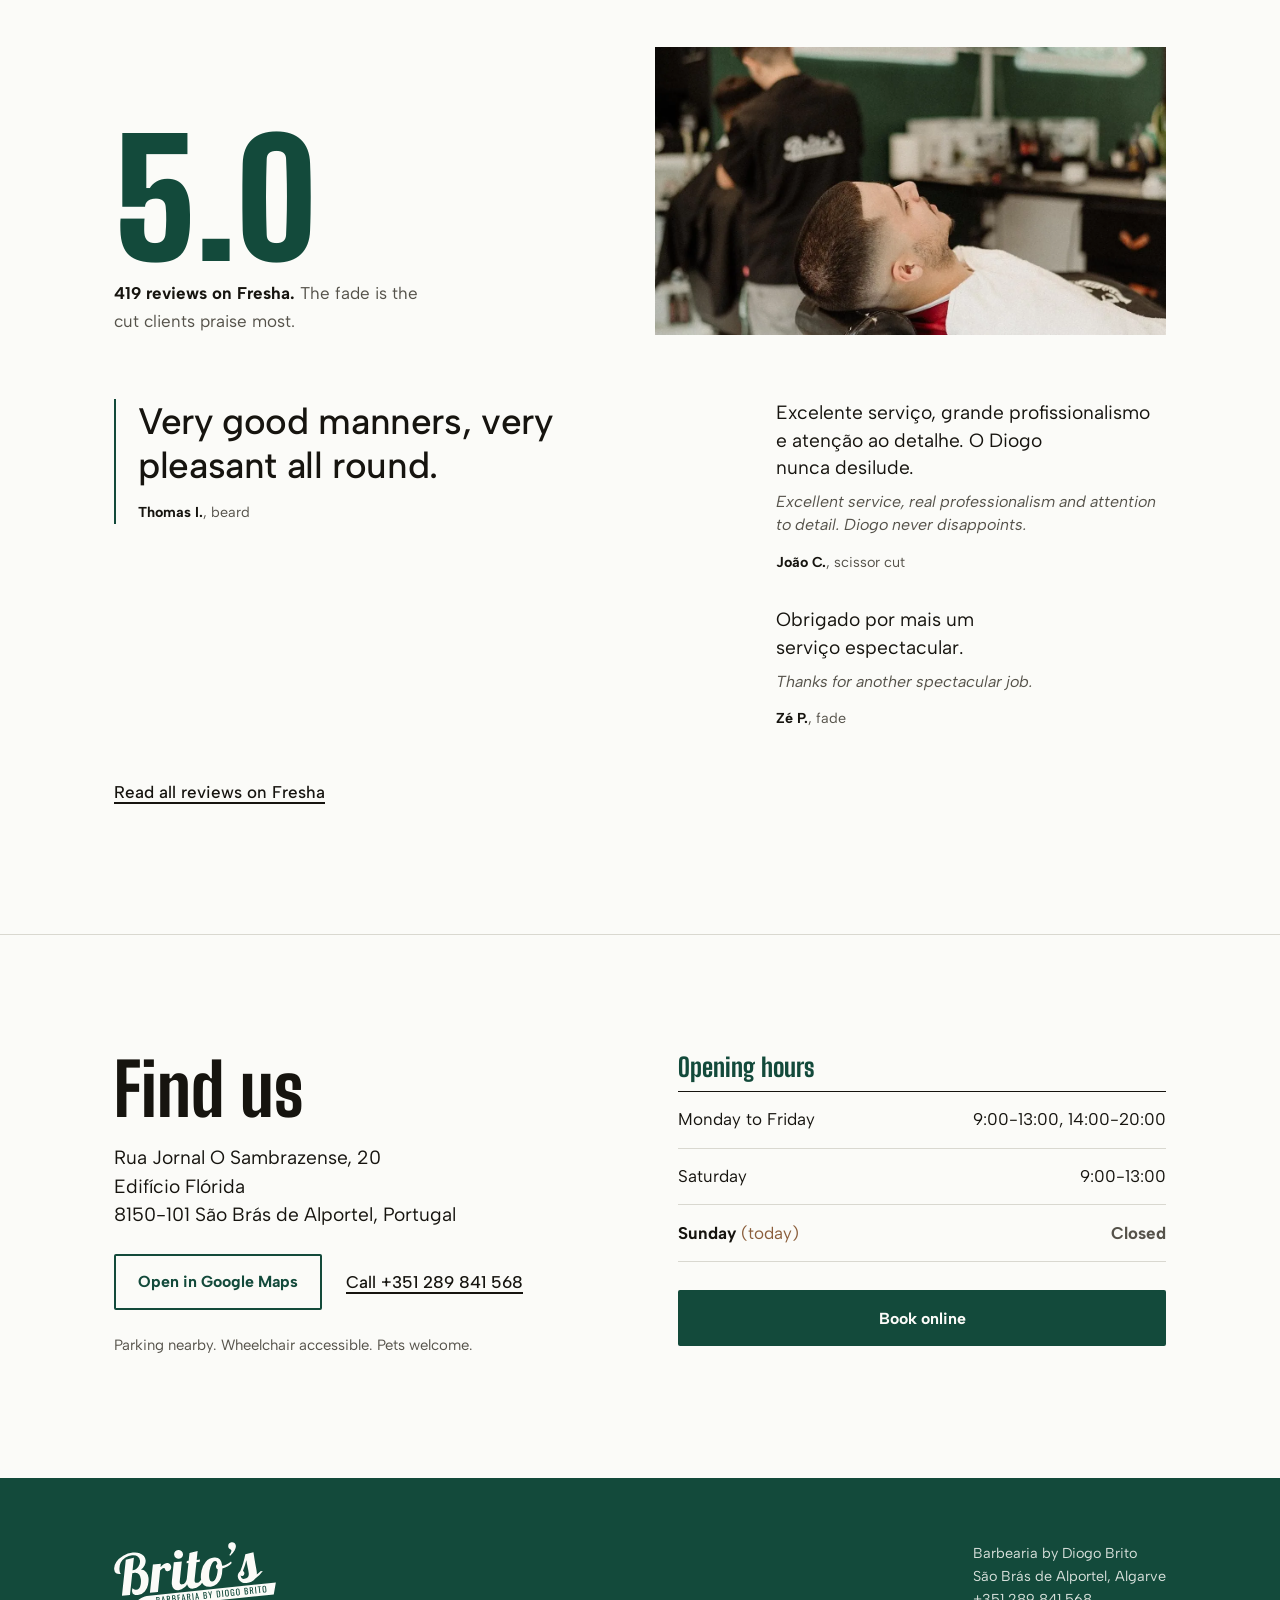
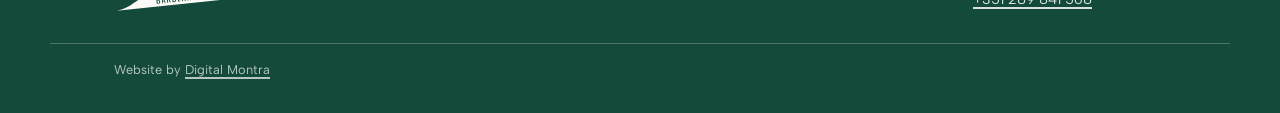
==== commit 9a9cd799: "fotos en WebP, enlace para saltar al contenido y barra de reserva siempre visible - Fotos servidas e" ====
--- a/public/en/index.html
+++ b/public/en/index.html
@@ -21,6 +21,7 @@
 <link rel="stylesheet" href="../estilo.css">
 </head>
 <body>
+<a class="saltar" href="#conteudo">Skip to content</a>
 
 <header class="fachada">
   <div class="topo">
@@ -34,8 +35,8 @@
   </div>
 
   <div class="vitrine">
-    <img src="../img/foto-1.jpg" width="1280" height="720" fetchpriority="high"
-         alt="Inside Brito's: three barbers cutting clients' hair in front of the long mirror.">
+    <picture><source srcset="../img/foto-1.webp" type="image/webp"><img src="../img/foto-1.jpg" width="1280" height="720" fetchpriority="high"
+         alt="Inside Brito's: three barbers cutting clients' hair in front of the long mirror."></picture>
   </div>
 
   <div class="letreiro">
@@ -63,14 +64,14 @@
   </div>
 </div>
 
-<main>
+<main id="conteudo" tabindex="-1">
   <section id="precos">
     <div class="wrap tabela-grid">
       <div class="cabeca">
         <h2 class="titulo">Prices</h2>
         <p class="intro">Every beard service comes with a hot-towel treatment.</p>
-        <img class="foto" src="../img/foto-2.jpg" width="1280" height="720" loading="lazy"
-             alt="Barber in a leather apron lays a hot towel over a reclining client.">
+        <picture><source srcset="../img/foto-2.webp" type="image/webp"><img class="foto" src="../img/foto-2.jpg" width="1280" height="720" loading="lazy"
+             alt="Barber in a leather apron lays a hot towel over a reclining client."></picture>
         <p class="nota"><a href="https://www.fresha.com/a/britos-barbearia-sao-bras-de-alportel-sao-bras-de-alportel-rua-jornal-o-sambrazense-u63k7c5z" target="_blank" rel="noopener">Book on Fresha<span class="sr-only"> (opens in a new tab)</span></a>: pick your barber and time, and your booking is confirmed straight away. Services there are listed in Portuguese.</p>
       </div>
 
@@ -125,18 +126,18 @@
     </div>
     <ul class="wrap barbeiros">
       <li class="fundador">
-        <img src="../img/foto-6.jpg" width="1200" height="675" loading="lazy"
-             alt="Diogo Brito, in a black uniform, holds out a white towel in the shop.">
+        <picture><source srcset="../img/foto-6.webp" type="image/webp"><img src="../img/foto-6.jpg" width="1200" height="675" loading="lazy"
+             alt="Diogo Brito, in a black uniform, holds out a white towel in the shop."></picture>
         <span class="n">Diogo Brito</span><span class="f">Barber and founder</span>
       </li>
       <li>
-        <img src="../img/foto-7.jpg" width="1200" height="675" loading="lazy"
-             alt="Inês, smiling, gives a client a clipper fade.">
+        <picture><source srcset="../img/foto-7.webp" type="image/webp"><img src="../img/foto-7.jpg" width="1200" height="675" loading="lazy"
+             alt="Inês, smiling, gives a client a clipper fade."></picture>
         <span class="n">Inês</span><span class="f">Barber</span>
       </li>
       <li>
-        <img src="../img/foto-8.jpg" width="1200" height="675" loading="lazy"
-             alt="Diogo stands behind a client, holding clippers and a comb.">
+        <picture><source srcset="../img/foto-8.webp" type="image/webp"><img src="../img/foto-8.jpg" width="1200" height="675" loading="lazy"
+             alt="Diogo stands behind a client, holding clippers and a comb."></picture>
         <span class="n">Diogo</span><span class="f">Barber</span>
       </li>
     </ul>
@@ -150,8 +151,8 @@
           <span class="valor">5.0</span>
           <p><strong>419 reviews on Fresha.</strong> The fade is the cut clients praise most.</p>
         </div>
-        <img class="foto" src="../img/foto-9.jpg" width="1200" height="675" loading="lazy"
-             alt="Client reclining in the chair with a fresh fade, in front of the shop's green wall.">
+        <picture><source srcset="../img/foto-9.webp" type="image/webp"><img class="foto" src="../img/foto-9.jpg" width="1200" height="675" loading="lazy"
+             alt="Client reclining in the chair with a fresh fade, in front of the shop's green wall."></picture>
       </div>
       <ul class="citacoes">
         <li><blockquote>
--- a/public/estilo.css
+++ b/public/estilo.css
@@ -81,6 +81,22 @@
   html { scroll-behavior: smooth; }
 }
 .wrap { max-width: var(--max); margin: 0 auto; padding: 0 var(--gutter); }
+/* Skip link: hidden until a keyboard user tabs to it */
+.saltar {
+  position: absolute;
+  left: 1rem;
+  top: 1rem;
+  z-index: 20;
+  padding: .75rem 1rem;
+  background: var(--marca);
+  color: var(--sobre-marca);
+  font-weight: 700;
+  text-decoration: none;
+  border-radius: 2px;
+  transform: translateY(-200%);
+}
+.saltar:focus { transform: none; }
+main:focus { outline: none; }
 .sr-only { position: absolute; width: 1px; height: 1px; overflow: hidden; clip: rect(0 0 0 0); white-space: nowrap; }
 
 /* ---------- Fachada (hero) ---------- */
@@ -530,6 +546,7 @@
   .barra-fixa .marca-link, .barra-fixa .tel { display: none; }
   .barra-fixa .acoes-fixa { flex: 1; }
   .barra-fixa .btn { flex: 1; padding: .85rem 1rem; }
+  .rodape { padding-bottom: calc(2rem + 4.5rem); }
 }
 @media (max-width: 520px) {
   .topo nav a.opc { display: none; }
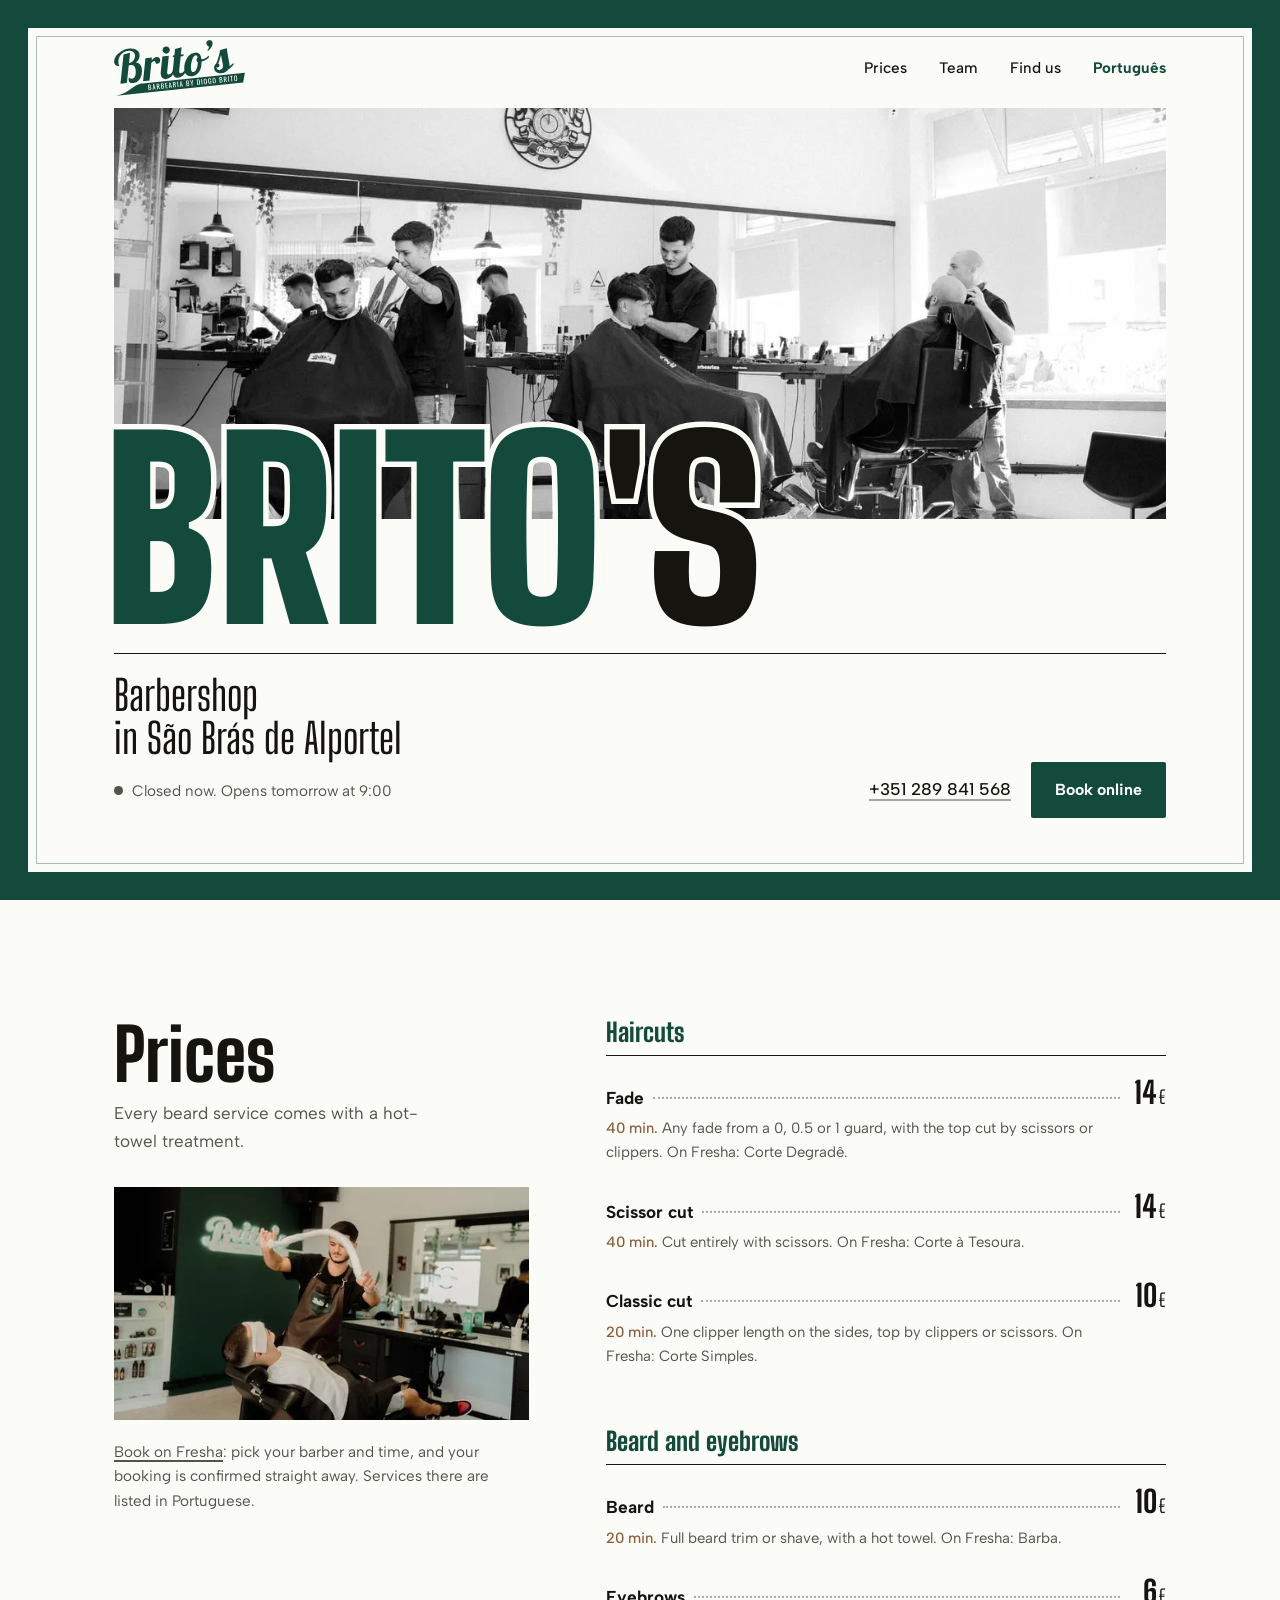
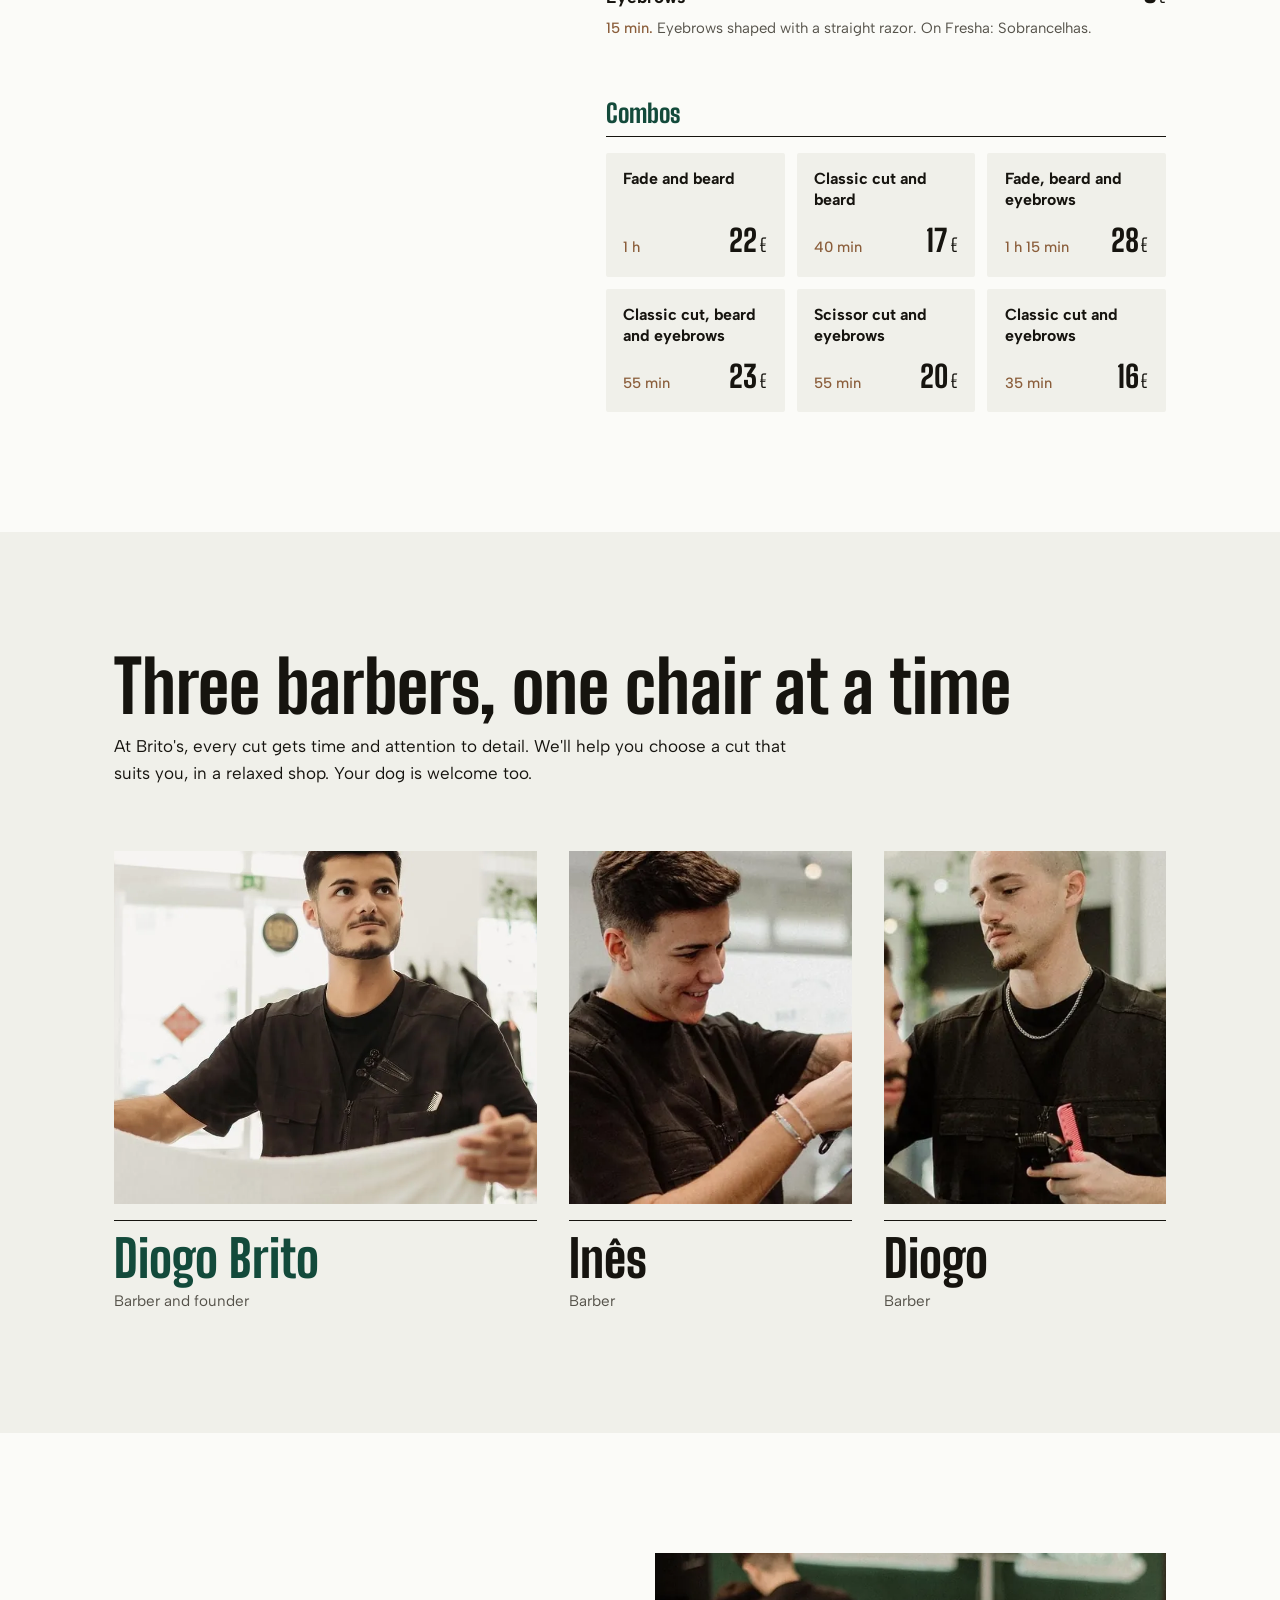
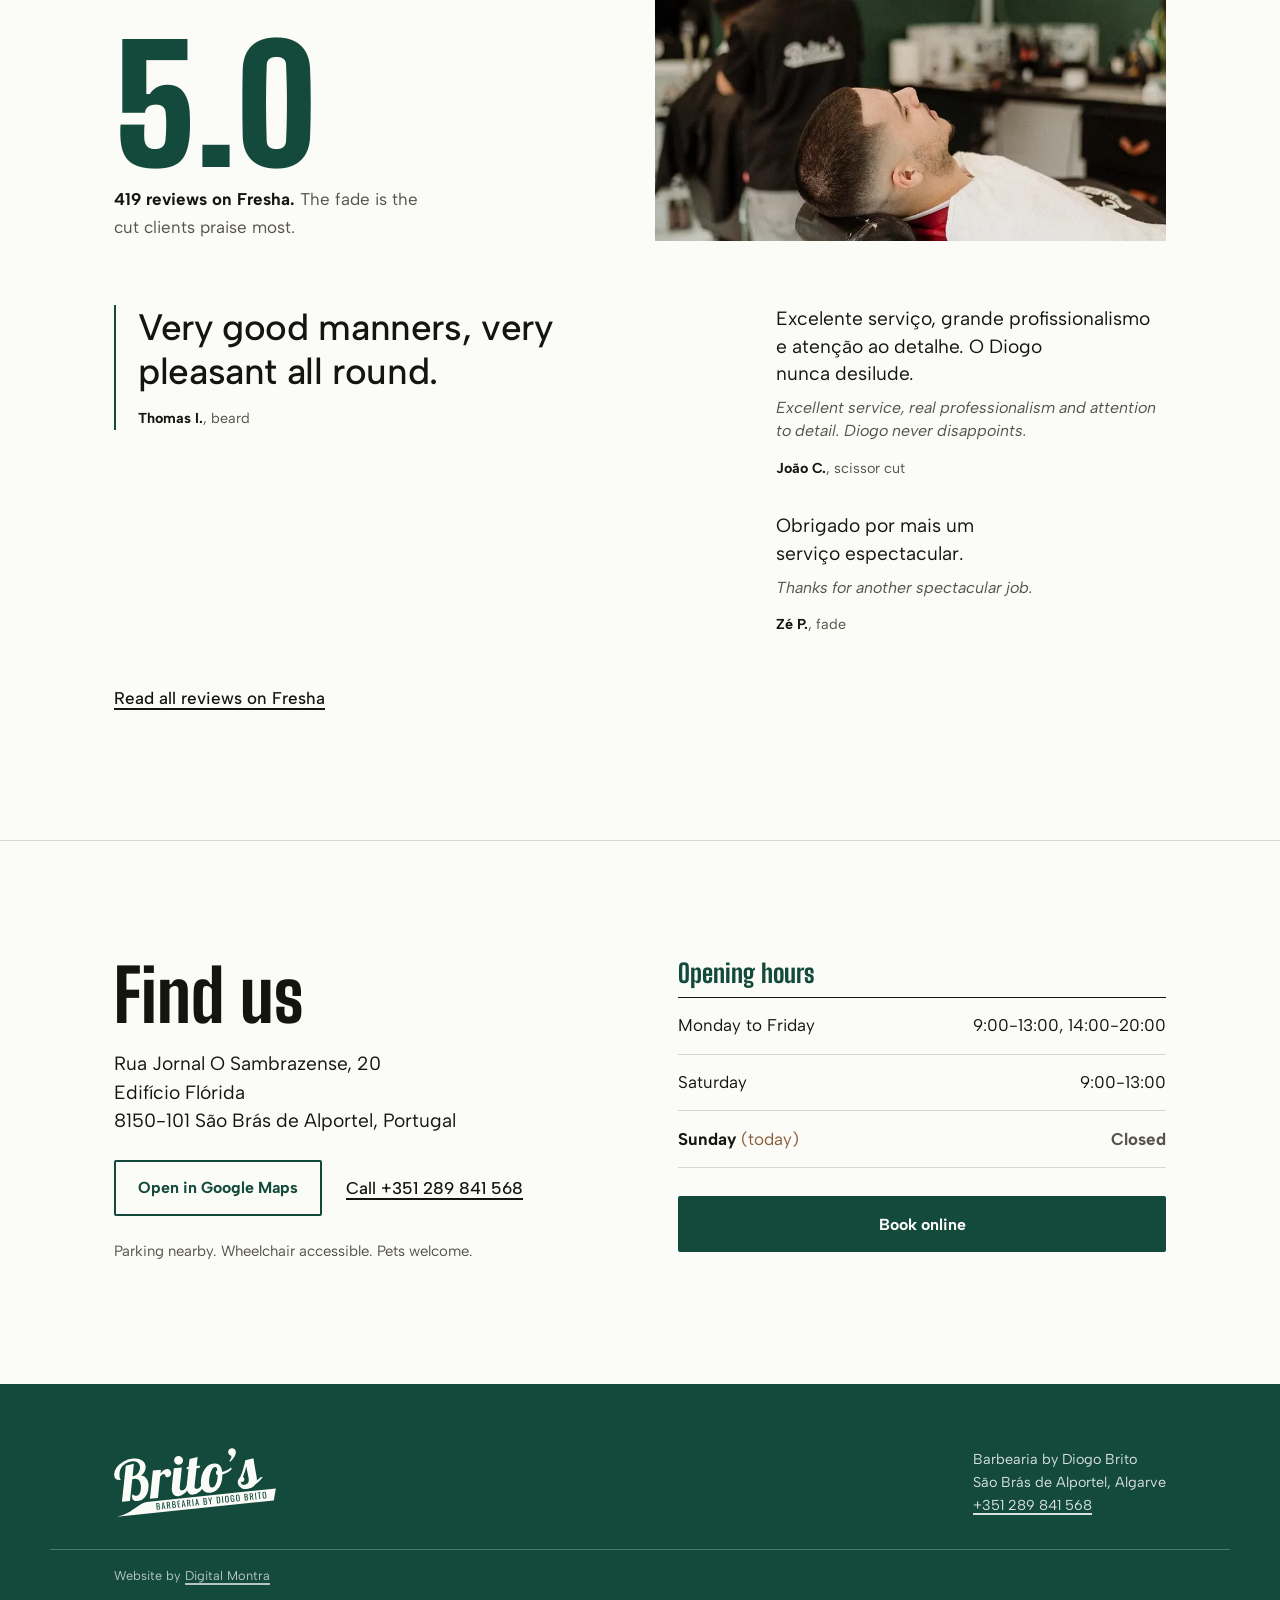
==== commit 9085734d: "mejoras skills Co-Authored-By: Claude Opus 5.5 <noreply@anthropic.com>" ====
--- a/public/en/index.html
+++ b/public/en/index.html
@@ -19,6 +19,69 @@
 <link rel="preload" href="../fontes/big-shoulders-display-latin-900-normal.woff2" as="font" type="font/woff2" crossorigin>
 <link rel="preload" href="../fontes/albert-sans-latin-400-normal.woff2" as="font" type="font/woff2" crossorigin>
 <link rel="stylesheet" href="../estilo.css">
+<script type="application/ld+json">
+{
+  "@context": "https://schema.org",
+  "@type": "HairSalon",
+  "name": "Brito's Barbearia",
+  "alternateName": "Barbearia by Diogo Brito",
+  "address": {
+    "@type": "PostalAddress",
+    "streetAddress": "Rua Jornal O Sambrazense, 20, Edifício Flórida",
+    "postalCode": "8150-101",
+    "addressLocality": "São Brás de Alportel",
+    "addressRegion": "Algarve",
+    "addressCountry": "PT"
+  },
+  "geo": {
+    "@type": "GeoCoordinates",
+    "latitude": 37.15465,
+    "longitude": -7.88982
+  },
+  "telephone": "+351 289 841 568",
+  "openingHoursSpecification": [
+    {
+      "@type": "OpeningHoursSpecification",
+      "dayOfWeek": [
+        "Monday",
+        "Tuesday",
+        "Wednesday",
+        "Thursday",
+        "Friday"
+      ],
+      "opens": "09:00:00",
+      "closes": "13:00:00"
+    },
+    {
+      "@type": "OpeningHoursSpecification",
+      "dayOfWeek": [
+        "Monday",
+        "Tuesday",
+        "Wednesday",
+        "Thursday",
+        "Friday"
+      ],
+      "opens": "14:00:00",
+      "closes": "20:00:00"
+    },
+    {
+      "@type": "OpeningHoursSpecification",
+      "dayOfWeek": "Saturday",
+      "opens": "09:00:00",
+      "closes": "13:00:00"
+    }
+  ],
+  "priceRange": "6-28 €",
+  "founder": {
+    "@type": "Person",
+    "name": "Diogo Brito"
+  },
+  "sameAs": [
+    "https://www.fresha.com/a/britos-barbearia-sao-bras-de-alportel-sao-bras-de-alportel-rua-jornal-o-sambrazense-u63k7c5z",
+    "https://maps.app.goo.gl/cMUVT2u6RegQSmqG8"
+  ]
+}
+</script>
 </head>
 <body>
 <a class="saltar" href="#conteudo">Skip to content</a>
@@ -43,7 +106,7 @@
     <h1>Brito<span class="aps">'s</span></h1>
     <div class="sub">
       <div>
-        <p class="oficio">Barbershop in São Brás de Alportel</p>
+        <p class="oficio">Barbershop in&nbsp;São&nbsp;Brás&nbsp;de&nbsp;Alportel</p>
         <p class="estado" id="estado" aria-live="polite">Mon-Fri 9:00-13:00 and 14:00-20:00. Sat 9:00-13:00.</p>
       </div>
       <div class="acoes">
@@ -70,7 +133,7 @@
       <div class="cabeca">
         <h2 class="titulo">Prices</h2>
         <p class="intro">Every beard service comes with a hot-towel treatment.</p>
-        <picture><source srcset="../img/foto-2.webp" type="image/webp"><img class="foto" src="../img/foto-2.jpg" width="1280" height="720" loading="lazy"
+        <picture><source srcset="../img/foto-2-480.webp 480w, ../img/foto-2-800.webp 800w, ../img/foto-2.webp 1280w" sizes="(min-width: 1180px) 410px, (min-width: 861px) 35vw, 92vw" type="image/webp"><img class="foto" src="../img/foto-2.jpg" width="1280" height="720" loading="lazy"
              alt="Barber in a leather apron lays a hot towel over a reclining client."></picture>
         <p class="nota"><a href="https://www.fresha.com/a/britos-barbearia-sao-bras-de-alportel-sao-bras-de-alportel-rua-jornal-o-sambrazense-u63k7c5z" target="_blank" rel="noopener">Book on Fresha<span class="sr-only"> (opens in a new tab)</span></a>: pick your barber and time, and your booking is confirmed straight away. Services there are listed in Portuguese.</p>
       </div>
@@ -131,12 +194,12 @@
         <span class="n">Diogo Brito</span><span class="f">Barber and founder</span>
       </li>
       <li>
-        <picture><source srcset="../img/foto-7.webp" type="image/webp"><img src="../img/foto-7.jpg" width="1200" height="675" loading="lazy"
+        <picture><source srcset="../img/foto-7-480.webp 480w, ../img/foto-7-800.webp 800w, ../img/foto-7.webp 1200w" sizes="(min-width: 1180px) 630px, (min-width: 861px) 54vw, 97vw" type="image/webp"><img src="../img/foto-7.jpg" width="1200" height="675" loading="lazy"
              alt="Inês, smiling, gives a client a clipper fade."></picture>
         <span class="n">Inês</span><span class="f">Barber</span>
       </li>
       <li>
-        <picture><source srcset="../img/foto-8.webp" type="image/webp"><img src="../img/foto-8.jpg" width="1200" height="675" loading="lazy"
+        <picture><source srcset="../img/foto-8-480.webp 480w, ../img/foto-8-800.webp 800w, ../img/foto-8.webp 1200w" sizes="(min-width: 1180px) 630px, (min-width: 861px) 54vw, 97vw" type="image/webp"><img src="../img/foto-8.jpg" width="1200" height="675" loading="lazy"
              alt="Diogo stands behind a client, holding clippers and a comb."></picture>
         <span class="n">Diogo</span><span class="f">Barber</span>
       </li>
@@ -151,7 +214,7 @@
           <span class="valor">5.0</span>
           <p><strong>419 reviews on Fresha.</strong> The fade is the cut clients praise most.</p>
         </div>
-        <picture><source srcset="../img/foto-9.webp" type="image/webp"><img class="foto" src="../img/foto-9.jpg" width="1200" height="675" loading="lazy"
+        <picture><source srcset="../img/foto-9-480.webp 480w, ../img/foto-9-800.webp 800w, ../img/foto-9.webp 1200w" sizes="(min-width: 1180px) 500px, (min-width: 861px) 43vw, 92vw" type="image/webp"><img class="foto" src="../img/foto-9.jpg" width="1200" height="675" loading="lazy"
              alt="Client reclining in the chair with a fresh fade, in front of the shop's green wall."></picture>
       </div>
       <ul class="citacoes">
@@ -181,7 +244,7 @@
         <address>
           Rua Jornal O Sambrazense, 20<br>
           Edifício Flórida<br>
-          8150-101 São Brás de Alportel, Portugal
+          8150-101 São&nbsp;Brás&nbsp;de&nbsp;Alportel, Portugal
         </address>
         <div class="links-visita">
           <a class="btn btn-sec" href="https://maps.app.goo.gl/cMUVT2u6RegQSmqG8" target="_blank" rel="noopener">Open in Google Maps<span class="sr-only"> (opens in a new tab)</span></a>
@@ -208,7 +271,7 @@
 <footer class="rodape">
   <div class="wrap">
     <img class="marca" src="../img/logo-branco.svg" width="325" height="139" alt="Brito's" loading="lazy">
-    <p>Barbearia by Diogo Brito<br>São Brás de Alportel, Algarve<br><a href="tel:+351289841568">+351 289 841 568</a></p>
+    <p>Barbearia by Diogo Brito<br>São&nbsp;Brás&nbsp;de&nbsp;Alportel, Algarve<br><a href="tel:+351289841568">+351 289 841 568</a></p>
   </div>
   <div class="wrap credito">
     <p>Website by <a href="https://digitalmontra.pt/" target="_blank" rel="noopener">Digital Montra<span class="sr-only"> (opens in a new tab)</span></a></p>
@@ -251,9 +314,11 @@
       const el = document.getElementById("estado");
       const open = hours[d].find(([a, f]) => h >= a && h < f);
       el.classList.toggle("aberto", !!open);
-      el.textContent = open
+      const text = open
         ? `Open now, until ${hh(open[1])}`
         : `Closed now. ${nextOpening(d, h)}`;
+      // aria-live: rewriting the same text every minute would re-announce it
+      if (el.textContent !== text) el.textContent = text;
       document.querySelectorAll("#horario tr").forEach(tr =>
         tr.classList.toggle("hoje", tr.dataset.dias.split(" ").includes(String(d))));
     }
--- a/public/estilo.css
+++ b/public/estilo.css
@@ -204,7 +204,8 @@
 .letreiro .oficio {
   margin: 0;
   font: 500 clamp(1.5rem, 3.4vw, 2.6rem)/1.05 var(--sign);
-  max-width: 18ch;
+  /* wide enough for "em São Brás de Alportel", which never breaks (nbsp) */
+  max-width: 24ch;
 }
 .acoes { display: flex; flex-wrap: wrap; gap: .75rem 1.25rem; align-items: center; justify-content: flex-end; }
 
@@ -355,7 +356,7 @@
   margin: 1rem 0 0;
   padding: 0;
   display: grid;
-  grid-template-columns: repeat(2, minmax(0, 1fr));
+  grid-template-columns: repeat(auto-fit, minmax(min(100%, 9.5rem), 1fr));
   gap: .75rem;
 }
 .combos li {
@@ -367,7 +368,7 @@
   background: var(--fundo-alt);
   border-radius: 2px;
 }
-.combos .nome { font-size: 1rem; line-height: 1.3; }
+.combos .nome { font-size: 1rem; line-height: 1.3; hyphens: auto; overflow-wrap: break-word; }
 .combos .pe { display: flex; align-items: baseline; justify-content: space-between; gap: .5rem; }
 .combos .min { font-size: .93rem; }
 
@@ -496,6 +497,8 @@
   width: 100%;
   margin-top: 1.75rem;
 }
+.letreiro-404 { flex: 1; justify-content: flex-end; }
+.traducao-404 { margin: 1.1rem 0 0; font-size: .95rem; color: var(--texto-suave); }
 .extras { margin: 1.5rem 0 0; font-size: .93rem; color: var(--texto-suave); }
 
 /* ---------- Rodapé: a barra de baixo ---------- */
@@ -510,6 +513,7 @@
 .rodape .marca { display: block; width: auto; height: calc(3 * var(--rodape-fs) * var(--rodape-lh)); }
 .rodape p { margin: 0; font-size: var(--rodape-fs); line-height: var(--rodape-lh); opacity: .85; }
 .rodape a { color: var(--sobre-marca); }
+.rodape a[href^="tel:"] { padding-block: .75rem; }
 .rodape .credito {
   margin-top: 2rem;
   padding-top: 1rem;
@@ -536,7 +540,7 @@
   .acoes { justify-content: flex-start; }
 
   /* On phones the booking bar sits at the bottom, under the thumb */
-  html { scroll-padding-top: 1rem; }
+  html { scroll-padding-top: 1rem; scroll-padding-bottom: 6rem; }
   .barra-fixa {
     inset: auto 0 0;
     border-bottom: 0;
